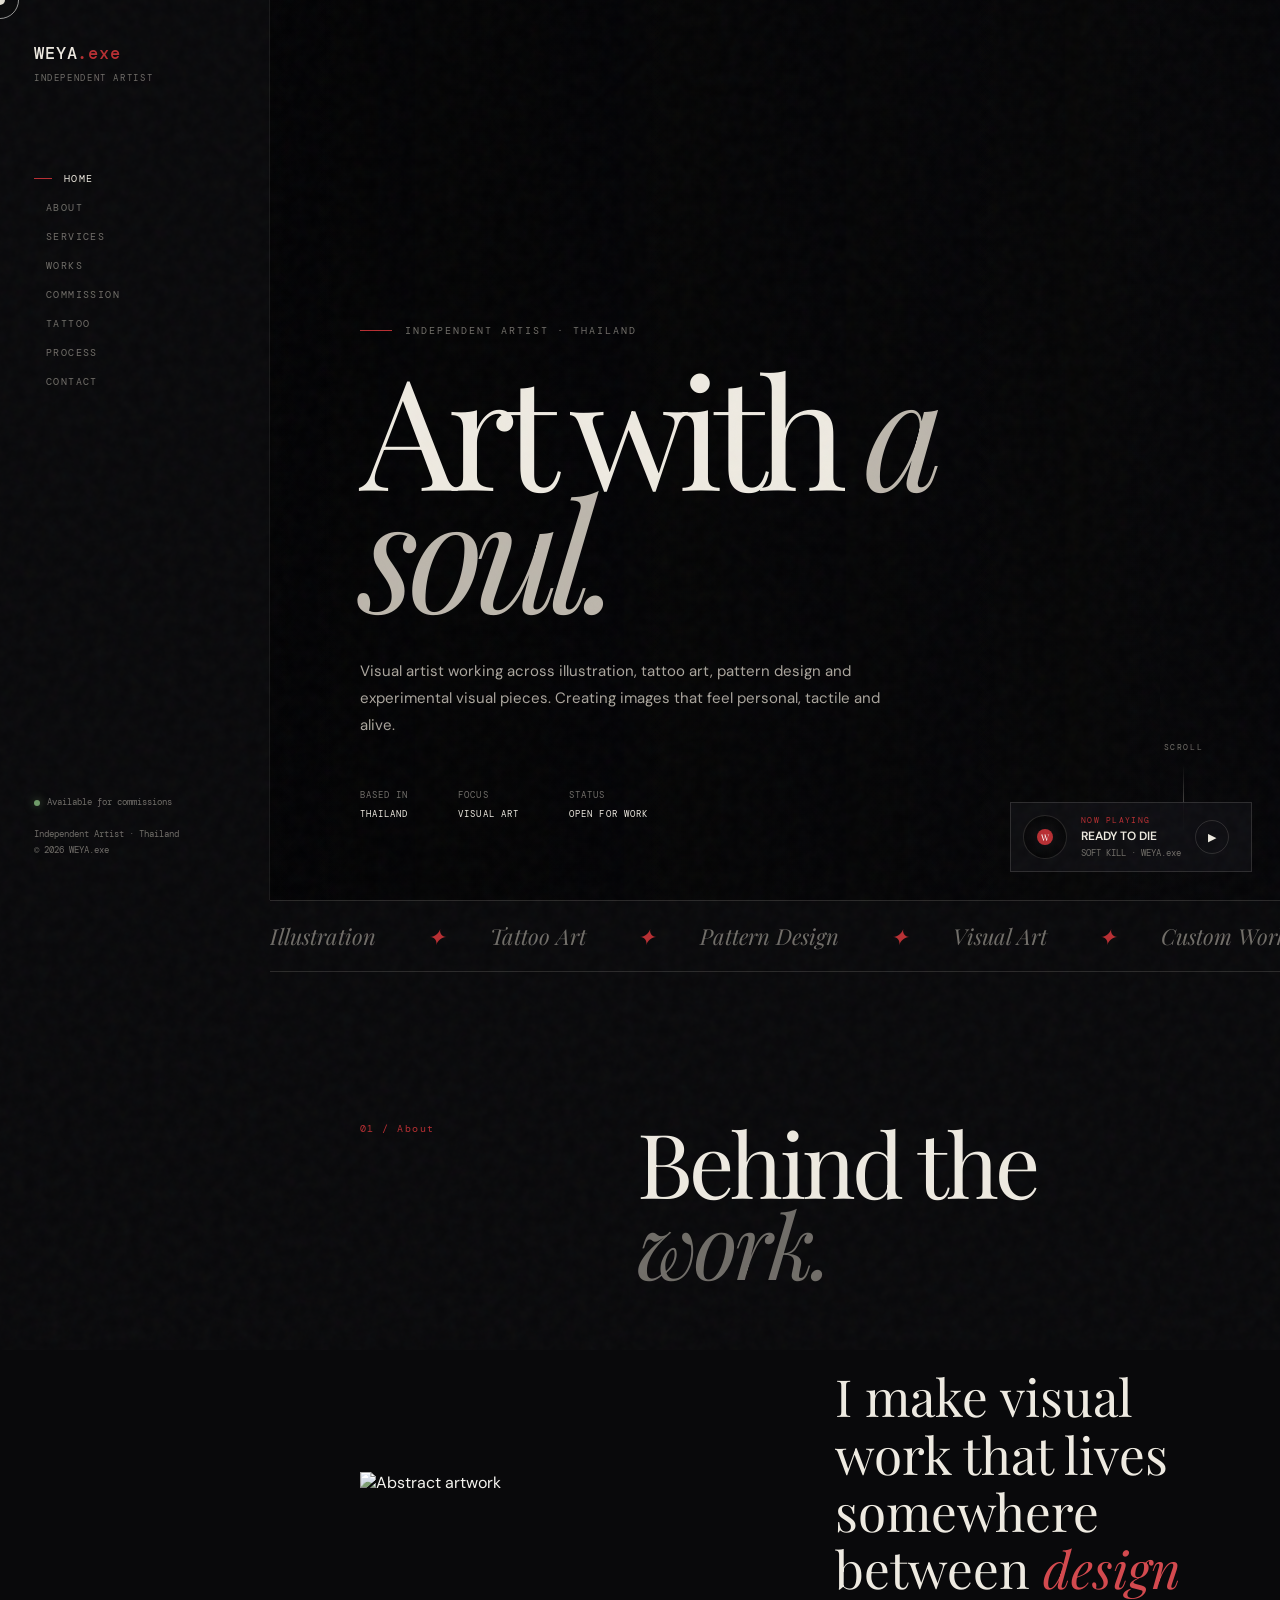
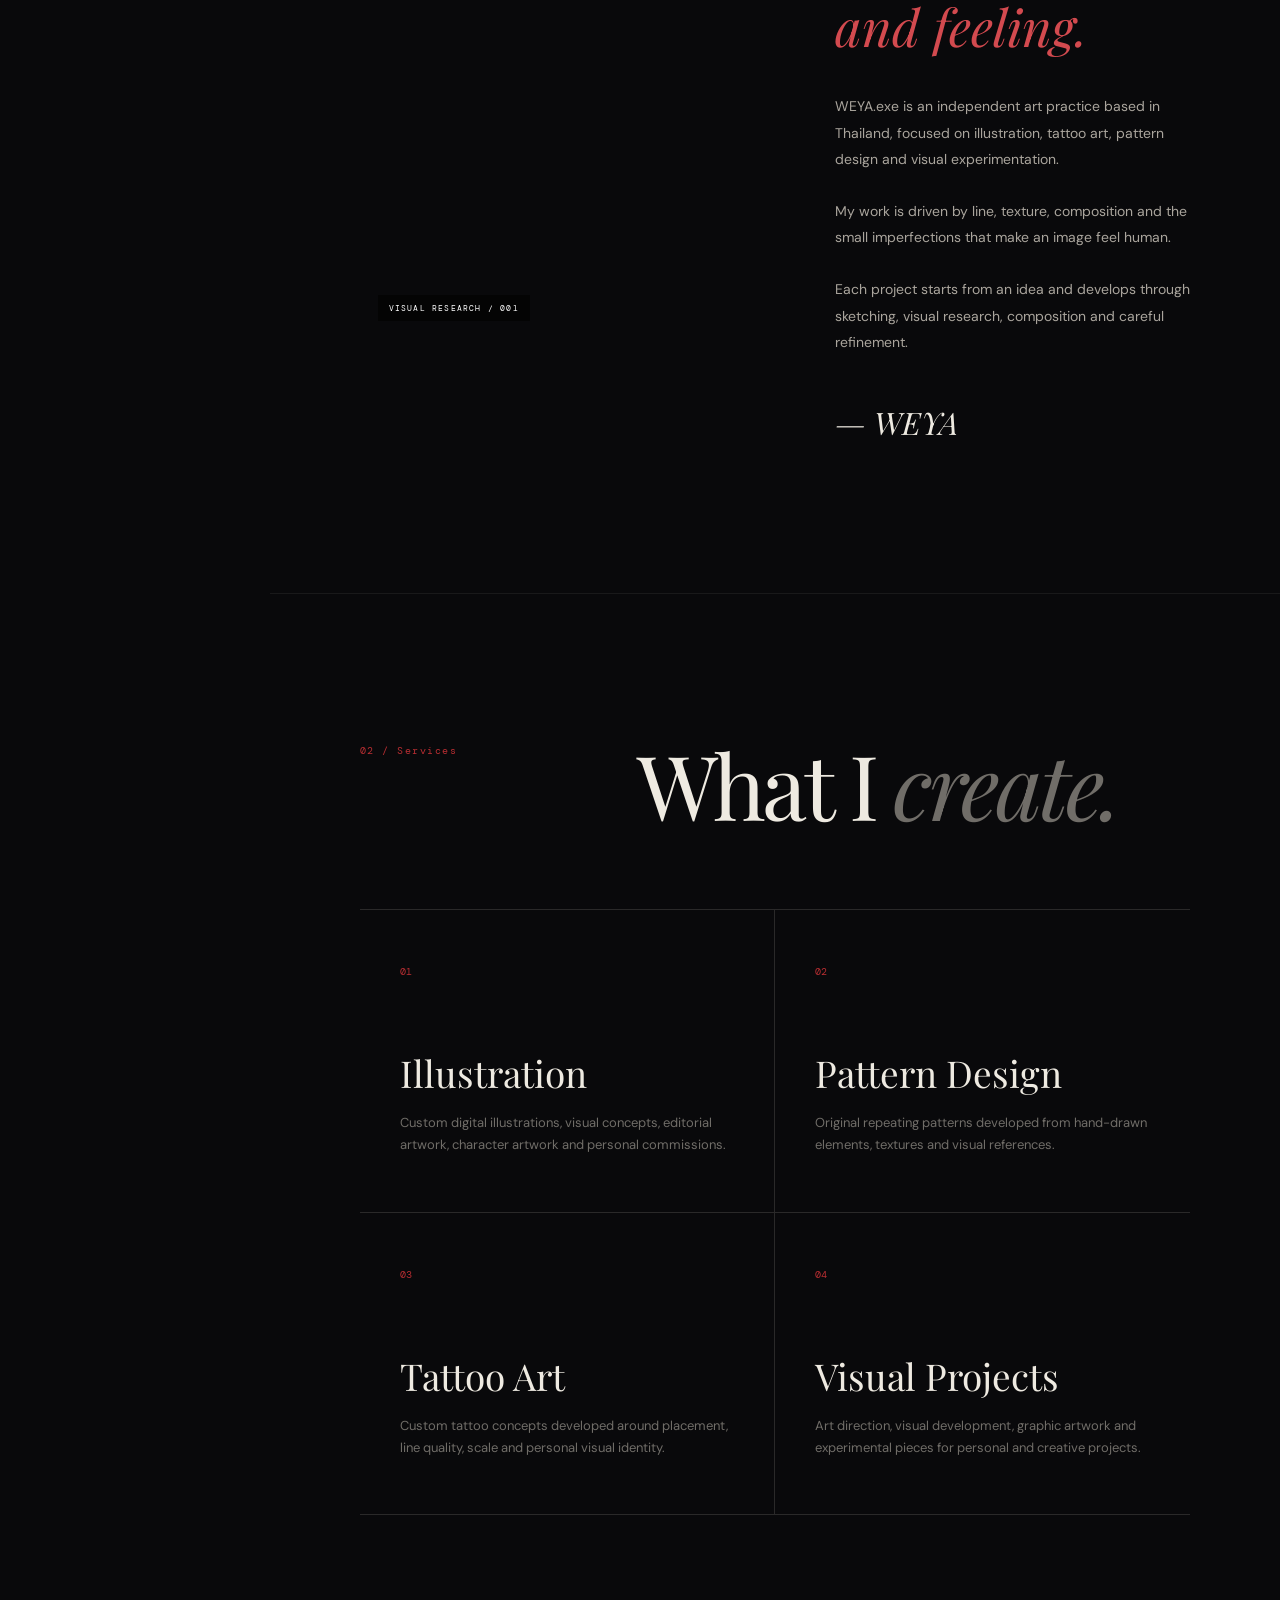
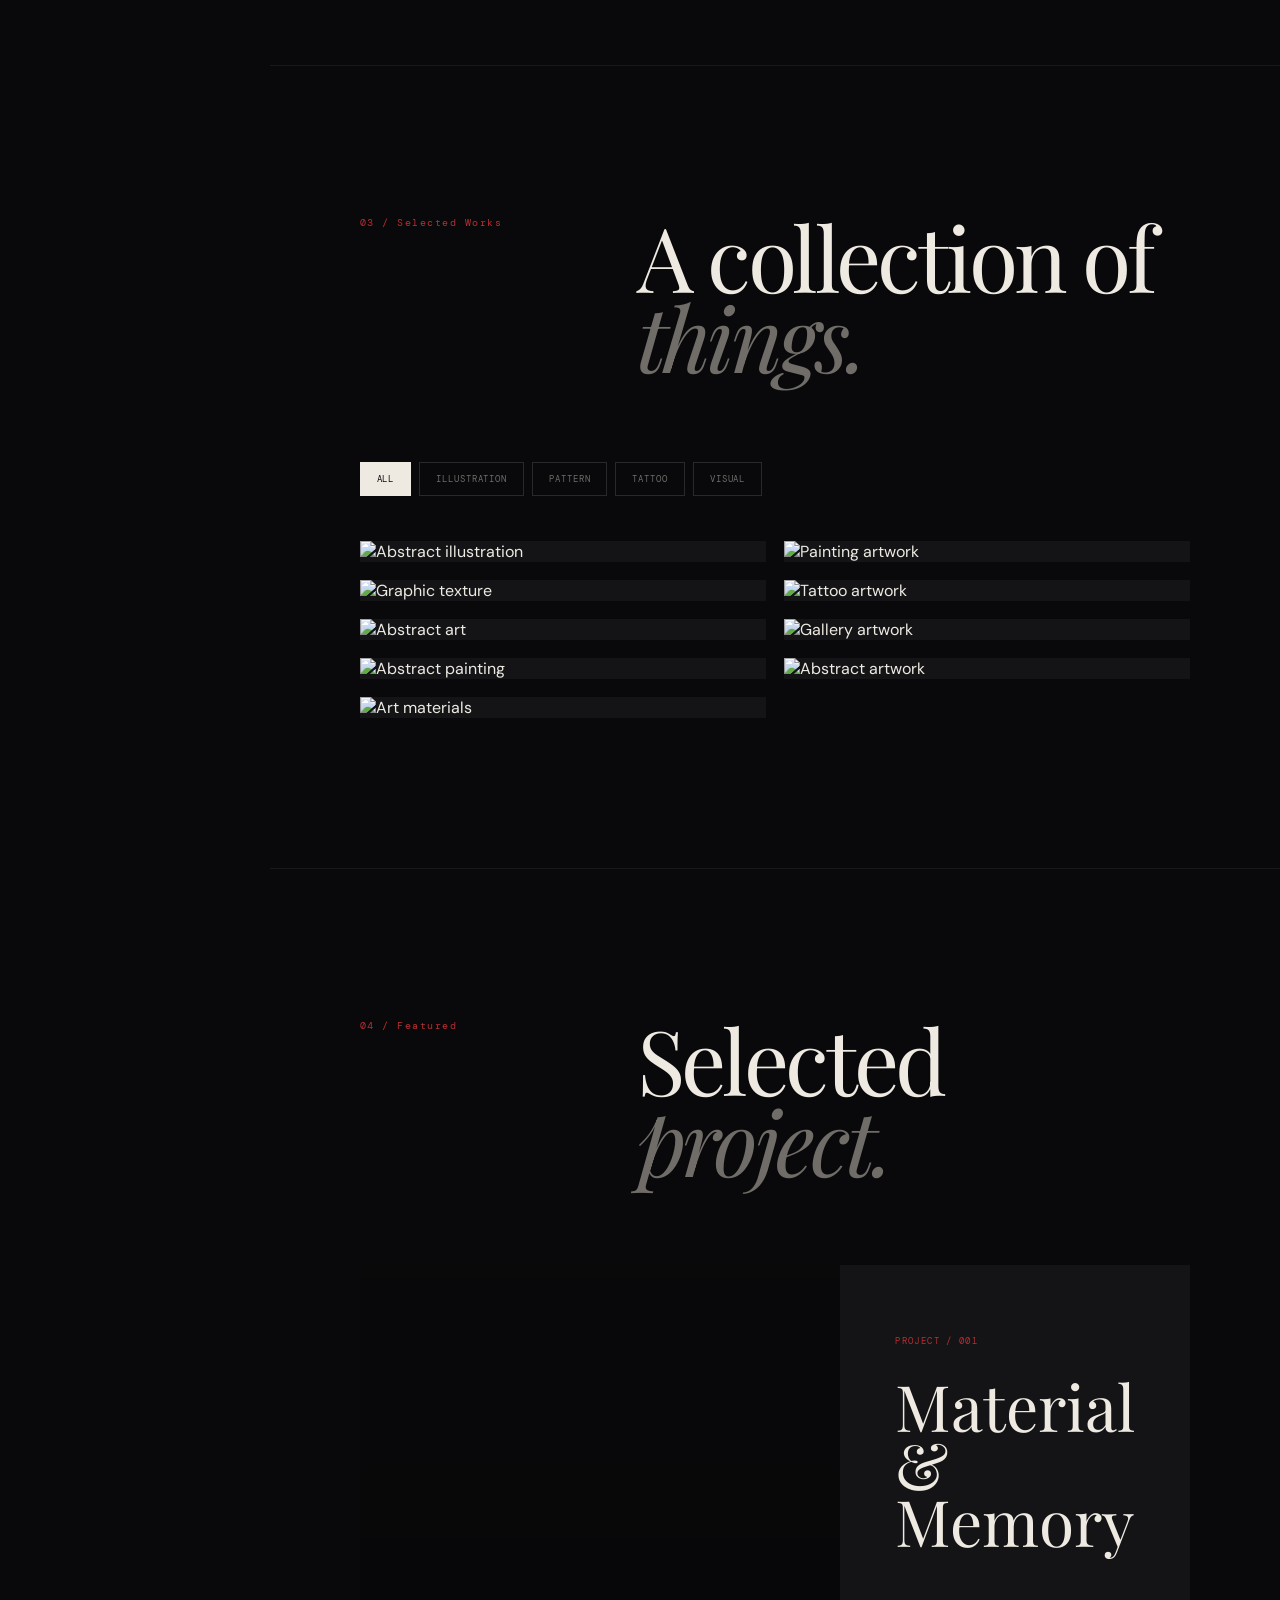
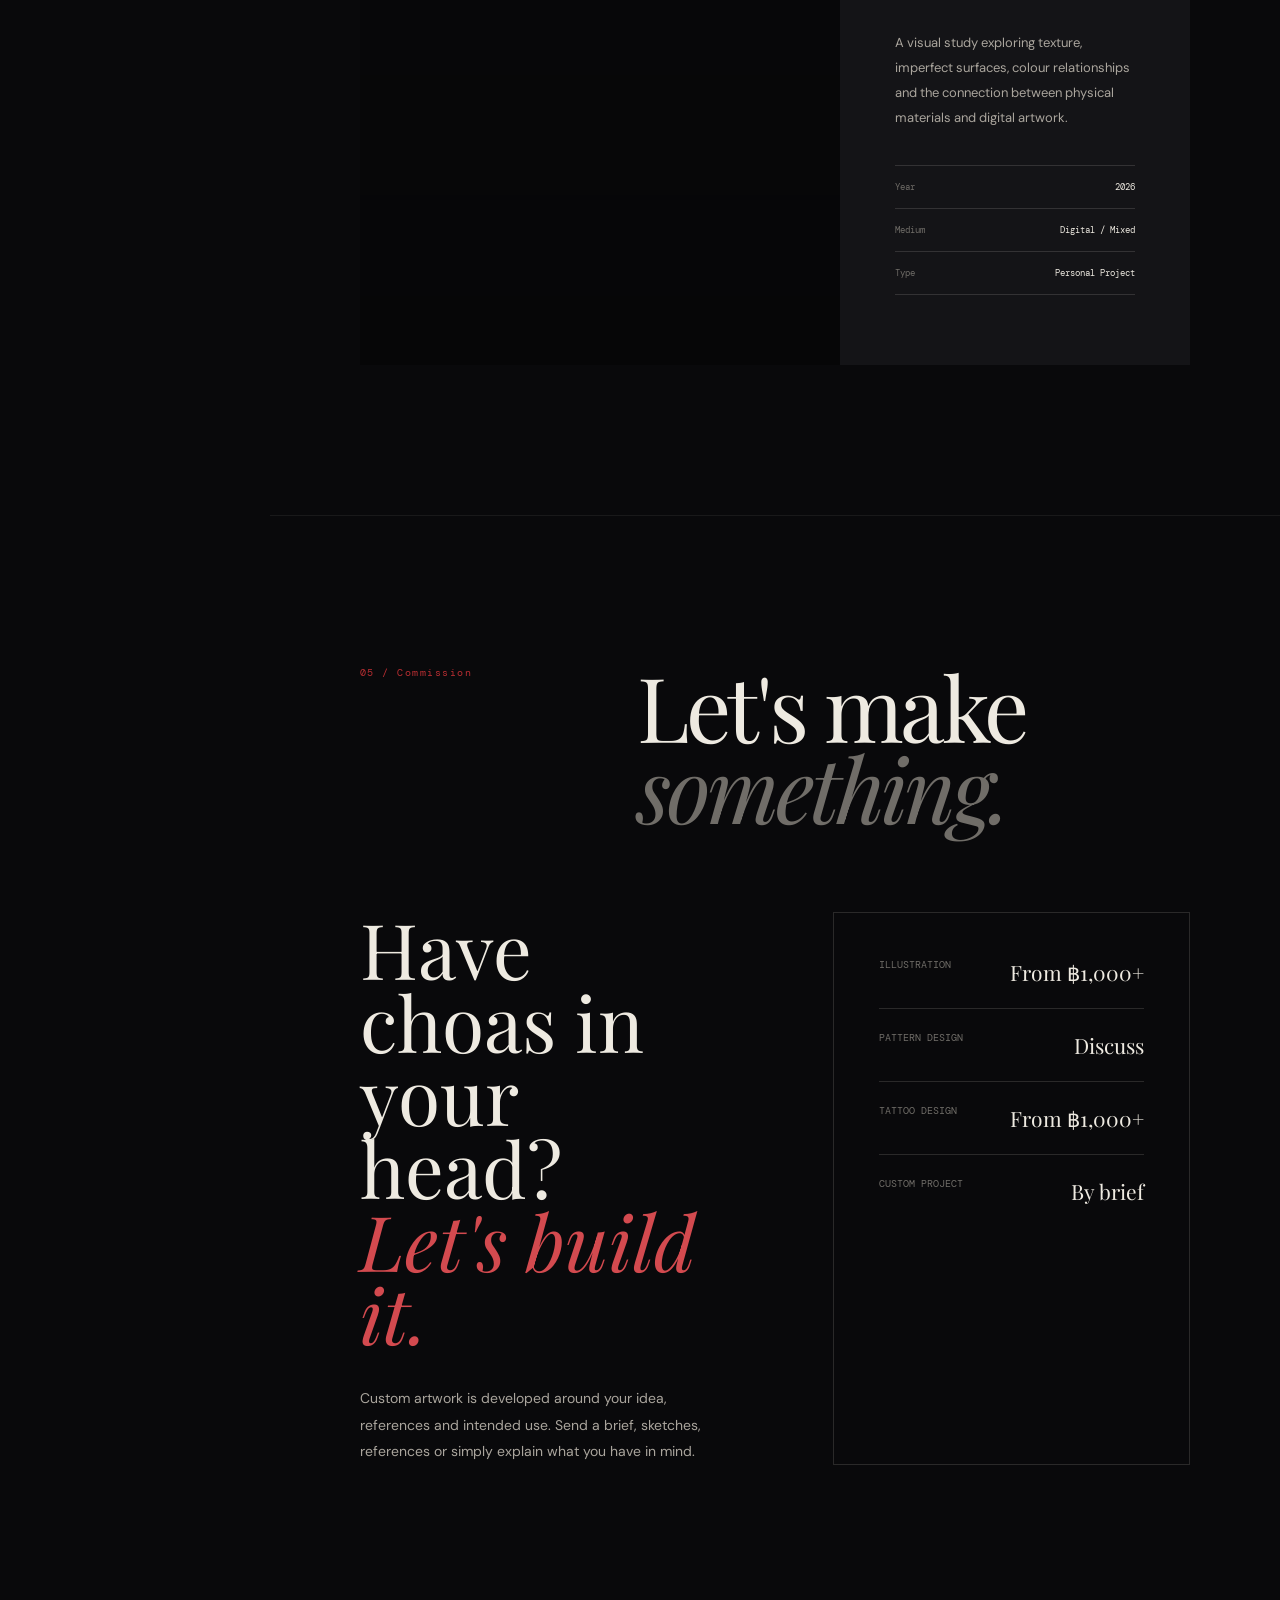
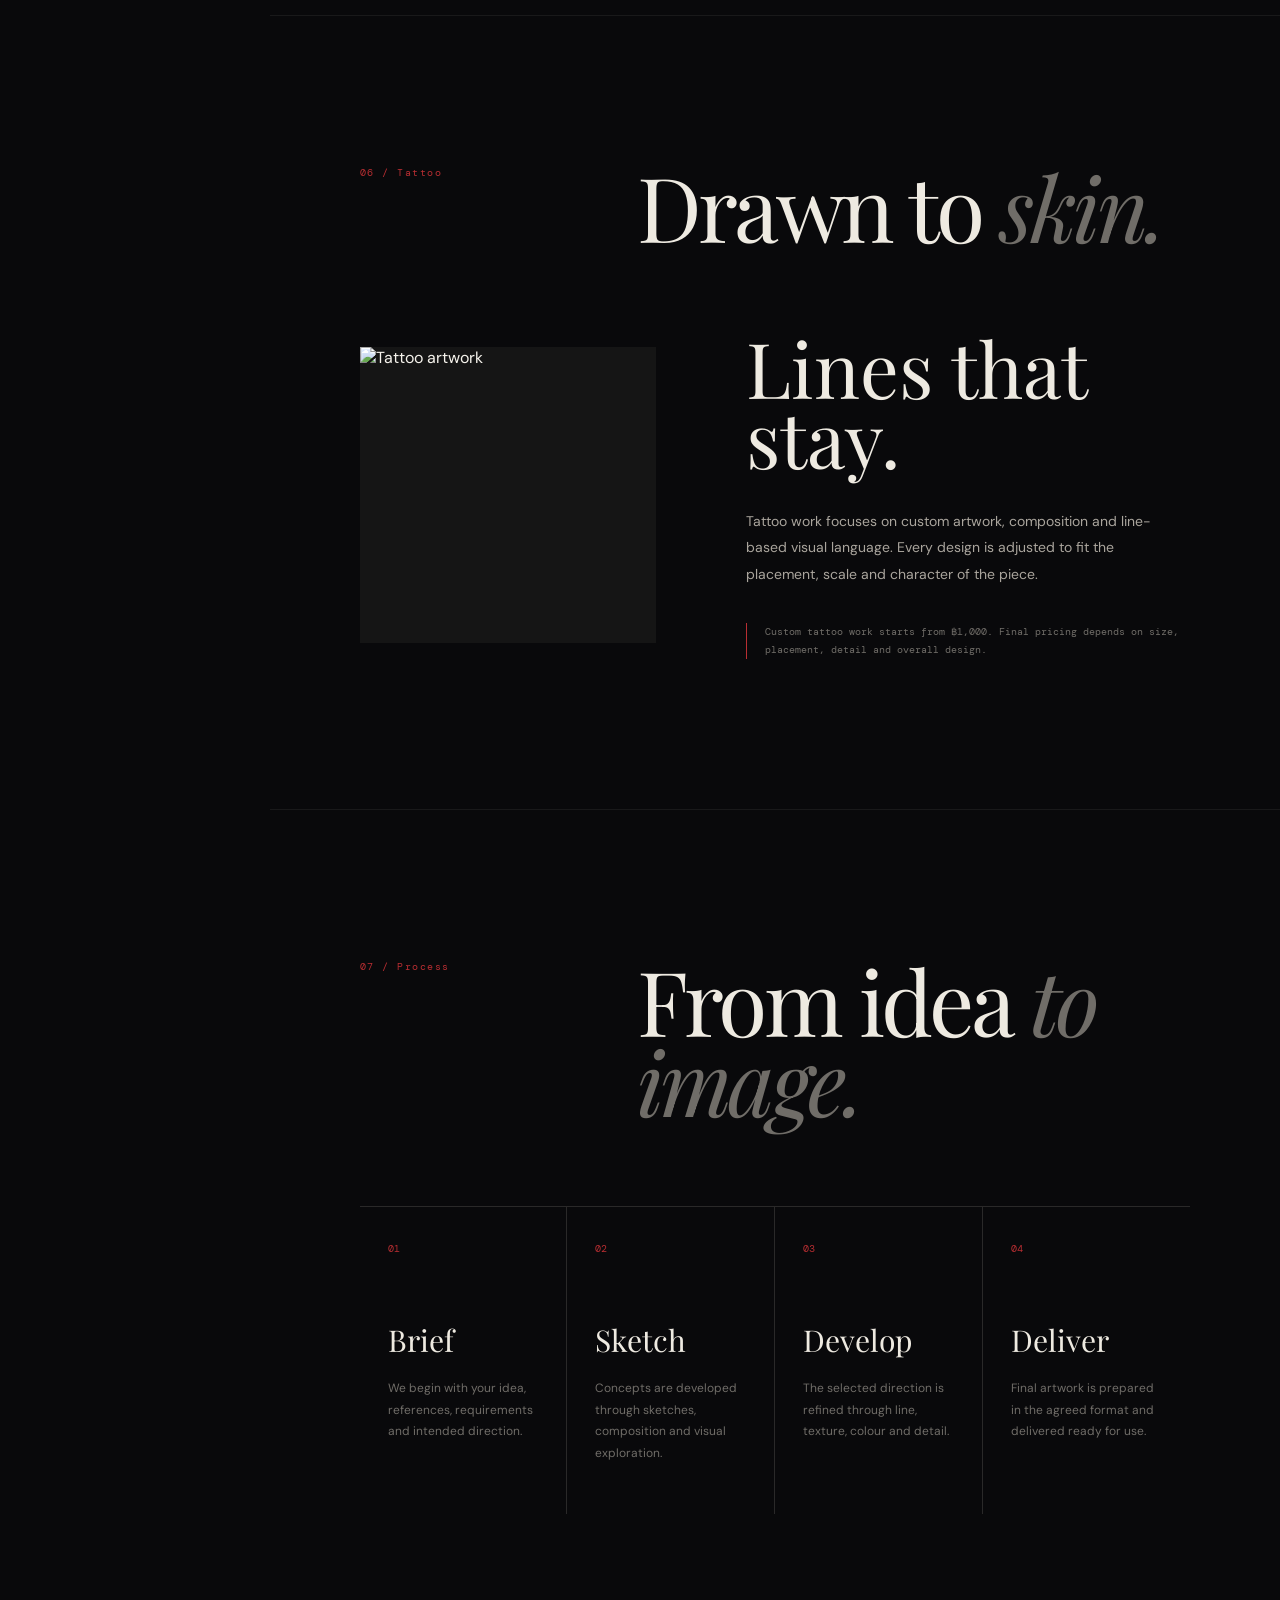
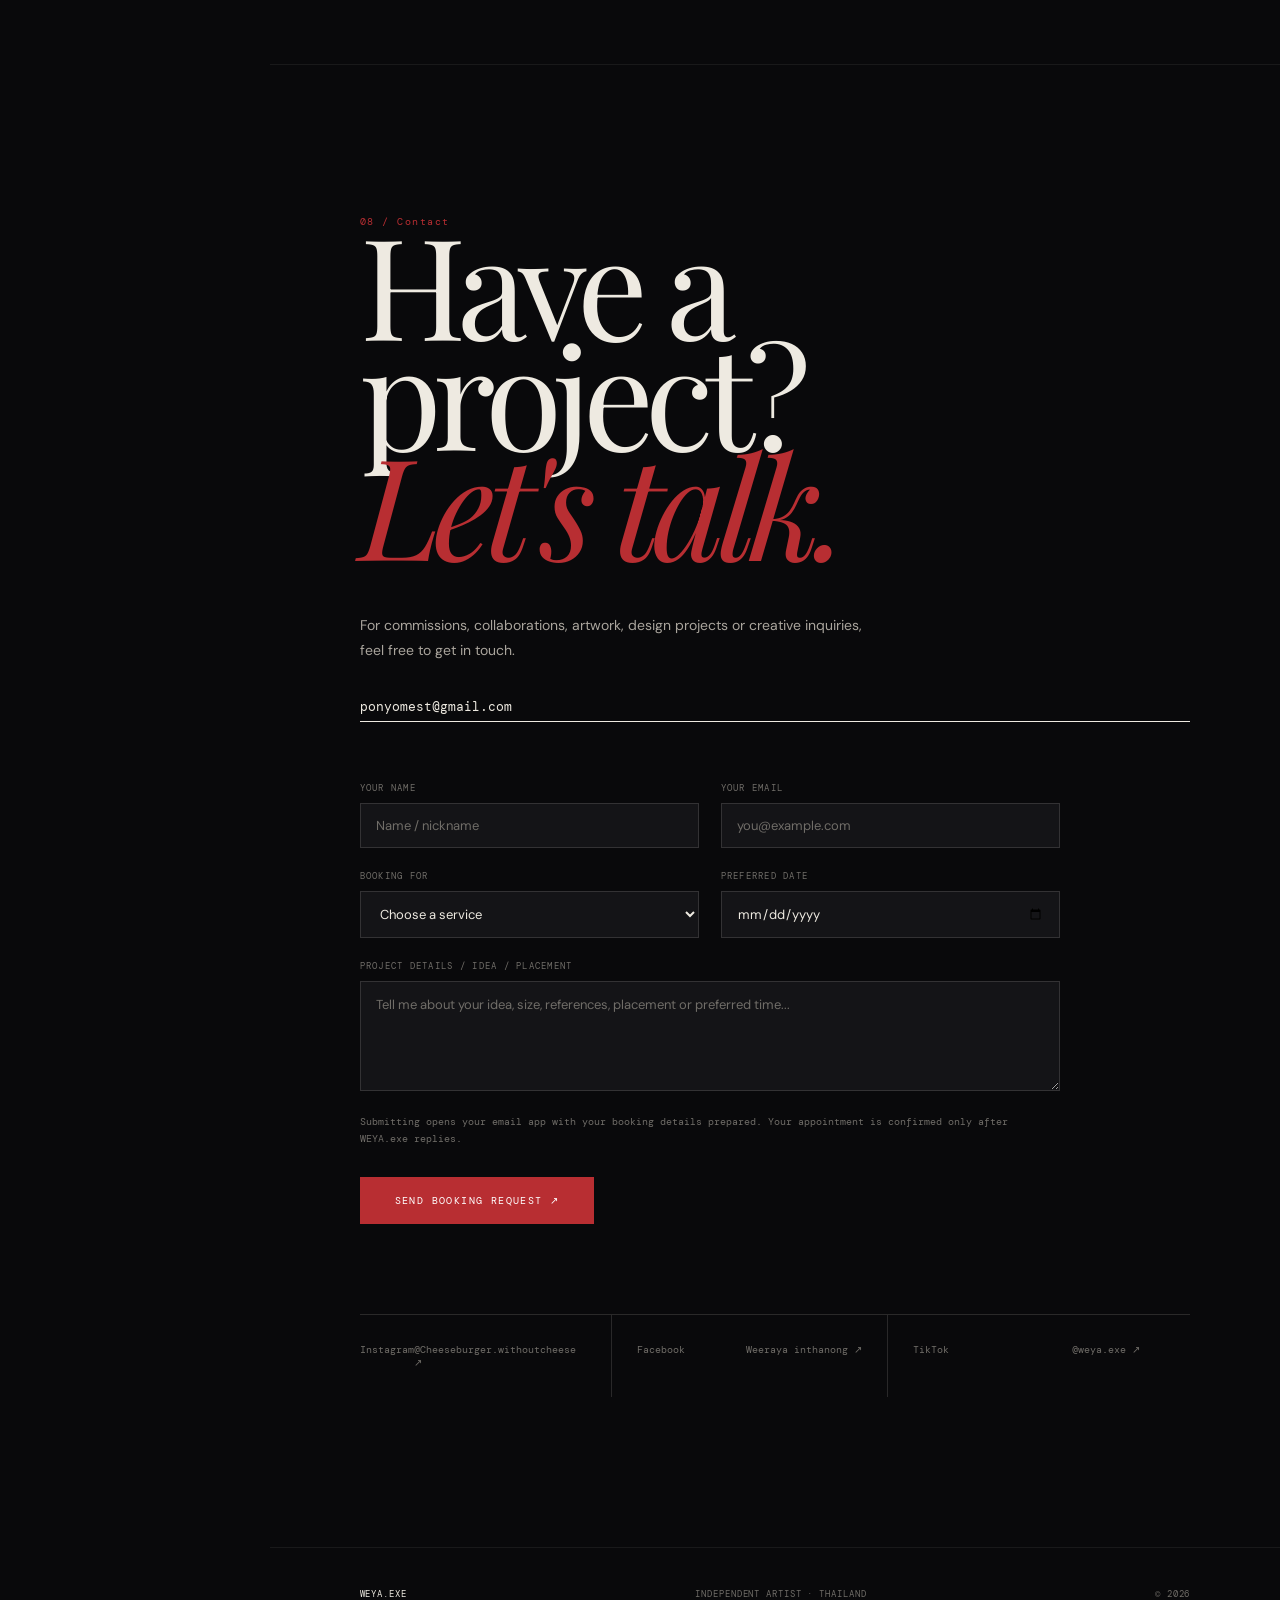
==== index.html @ e0f9cd95 "Update index.html" ====
<!DOCTYPE html>
<html lang="en">
<head>
<meta charset="UTF-8">
<meta name="viewport" content="width=device-width, initial-scale=1.0">

<title>WEYA.exe — Independent Artist</title>

<meta name="description" content="WEYA.exe — Independent Artist from Thailand. Illustration, tattoo art, pattern design, visual art and commissions.">
<meta name="keywords" content="WEYA.exe, artist, Thailand artist, illustration, tattoo artist, pattern design, commission, visual art">
<meta name="author" content="WEYA.exe">

<!-- Google Fonts -->
<link rel="preconnect" href="https://fonts.googleapis.com">
<link rel="preconnect" href="https://fonts.gstatic.com" crossorigin>

<link href="https://fonts.googleapis.com/css2?family=DM+Mono:wght@300;400;500&family=DM+Sans:wght@300;400;500;600;700&family=Playfair+Display:ital,wght@0,400;0,500;0,600;1,400;1,500&display=swap" rel="stylesheet">

<style>

/* =========================================================
   ROOT
========================================================= */

:root {
    --bg: #09090b;
    --bg-soft: #101013;
    --bg-card: #141417;

    --text: #eeeae1;
    --text-soft: #aaa59d;
    --text-muted: #706d68;

    --line: rgba(238,234,225,0.14);
    --line-soft: rgba(238,234,225,0.07);

    --red: #b82e32;
    --red-light: #d34a4f;

    --white: #ffffff;

    --sidebar-width: 270px;

    --serif: "Playfair Display", serif;
    --sans: "DM Sans", sans-serif;
    --mono: "DM Mono", monospace;

    --ease: cubic-bezier(.22,.61,.36,1);
}


/* =========================================================
   RESET
========================================================= */

* {
    margin: 0;
    padding: 0;
    box-sizing: border-box;
}

html {
    scroll-behavior: smooth;
}

body {
    background: var(--bg);
    color: var(--text);
    font-family: var(--sans);
    overflow-x: hidden;
    cursor: none;
}

a {
    color: inherit;
    text-decoration: none;
}

button {
    font-family: inherit;
}


/* =========================================================
   CUSTOM CURSOR
========================================================= */

.cursor {
    position: fixed;
    width: 10px;
    height: 10px;
    background: var(--text);
    border-radius: 50%;
    pointer-events: none;
    z-index: 9999;
    transform: translate(-50%, -50%);
    transition:
        width .25s ease,
        height .25s ease,
        background .25s ease;
    mix-blend-mode: difference;
}

.cursor-ring {
    position: fixed;
    width: 38px;
    height: 38px;
    border: 1px solid rgba(255,255,255,.6);
    border-radius: 50%;
    pointer-events: none;
    z-index: 9998;
    transform: translate(-50%, -50%);
    transition:
        width .35s ease,
        height .35s ease;
    mix-blend-mode: difference;
}

.cursor.active {
    width: 20px;
    height: 20px;
}

.cursor-ring.active {
    width: 65px;
    height: 65px;
}


/* =========================================================
   LOADER
========================================================= */

.loader {
    position: fixed;
    inset: 0;
    background: #050506;
    z-index: 10000;
    display: flex;
    align-items: center;
    justify-content: center;
    transition:
        opacity 1s ease,
        visibility 1s ease;
}

.loader.hide {
    opacity: 0;
    visibility: hidden;
}

.loader-inner {
    width: min(500px, 80%);
}

.loader-top {
    display: flex;
    justify-content: space-between;
    margin-bottom: 15px;

    font-family: var(--mono);
    font-size: 11px;
    color: var(--text-muted);
    text-transform: uppercase;
    letter-spacing: .15em;
}

.loader-bar {
    width: 100%;
    height: 1px;
    background: rgba(255,255,255,.15);
    overflow: hidden;
}

.loader-progress {
    width: 0%;
    height: 100%;
    background: var(--text);
    transition: width .1s linear;
}


/* =========================================================
   NOISE
========================================================= */

.noise {
    position: fixed;
    inset: -50%;
    width: 200%;
    height: 200%;
    pointer-events: none;
    z-index: 9997;
    opacity: .045;

    background-image:
        url("data:image/svg+xml,%3Csvg viewBox='0 0 180 180' xmlns='http://www.w3.org/2000/svg'%3E%3Cfilter id='n'%3E%3CfeTurbulence type='fractalNoise' baseFrequency='.85' numOctaves='4' stitchTiles='stitch'/%3E%3C/filter%3E%3Crect width='100%25' height='100%25' filter='url(%23n)' opacity='.8'/%3E%3C/svg%3E");

    animation: noiseMove .18s steps(2) infinite;
}

@keyframes noiseMove {
    0% { transform: translate(0,0); }
    25% { transform: translate(2%, -2%); }
    50% { transform: translate(-2%, 2%); }
    75% { transform: translate(1%, 2%); }
    100% { transform: translate(-1%, -1%); }
}


/* =========================================================
   SIDEBAR
========================================================= */

.sidebar {
    position: fixed;
    left: 0;
    top: 0;
    bottom: 0;
    width: var(--sidebar-width);

    padding: 42px 34px;

    border-right: 1px solid var(--line-soft);

    display: flex;
    flex-direction: column;
    justify-content: space-between;

    z-index: 100;
}

.logo {
    font-family: var(--mono);
    font-size: 17px;
    font-weight: 500;
    letter-spacing: .05em;
}

.logo span {
    color: var(--red);
}

.logo-sub {
    margin-top: 8px;

    font-family: var(--mono);
    font-size: 9px;
    letter-spacing: .18em;
    text-transform: uppercase;
    color: var(--text-muted);
}

.side-nav {
    margin-top: 80px;
}

.side-nav a {
    display: flex;
    align-items: center;
    gap: 12px;

    padding: 8px 0;

    font-family: var(--mono);
    font-size: 10px;
    letter-spacing: .14em;
    text-transform: uppercase;

    color: var(--text-muted);

    transition: color .3s ease;
}

.side-nav a::before {
    content: "";
    width: 0;
    height: 1px;
    background: var(--red);
    transition: width .3s ease;
}

.side-nav a:hover,
.side-nav a.active {
    color: var(--text);
}

.side-nav a:hover::before,
.side-nav a.active::before {
    width: 18px;
}

.sidebar-bottom {
    font-family: var(--mono);
    font-size: 9px;
    line-height: 1.8;
    color: var(--text-muted);
}

.status {
    display: flex;
    align-items: center;
    gap: 7px;
    margin-bottom: 15px;
}

.status-dot {
    width: 6px;
    height: 6px;
    border-radius: 50%;
    background: #6e9b68;
    box-shadow: 0 0 10px rgba(110,155,104,.7);
}


/* =========================================================
   MOBILE NAV
========================================================= */

.mobile-nav {
    display: none;

    position: fixed;
    top: 0;
    left: 0;
    right: 0;

    height: 72px;

    padding: 0 22px;

    align-items: center;
    justify-content: space-between;

    background: rgba(9,9,11,.88);
    backdrop-filter: blur(20px);

    border-bottom: 1px solid var(--line-soft);

    z-index: 500;
}

.mobile-menu {
    display: flex;
    gap: 7px;
}

.mobile-menu span {
    display: block;
    width: 23px;
    height: 1px;
    background: var(--text);
}


/* =========================================================
   MAIN
========================================================= */

main {
    margin-left: var(--sidebar-width);
}


/* =========================================================
   HERO
========================================================= */

.hero {
    min-height: 100vh;
    position: relative;

    display: flex;
    align-items: flex-end;

    padding: 70px 7vw 80px;

    overflow: hidden;
}

.hero-background {
    position: absolute;
    inset: 0;

    background-image:
        linear-gradient(
            90deg,
            rgba(9,9,11,.97) 0%,
            rgba(9,9,11,.73) 45%,
            rgba(9,9,11,.45) 100%
        ),
        url("https://images.unsplash.com/photo-1513364776144-60967b0f800f?auto=format&fit=crop&w=2200&q=90");

    background-size: cover;
    background-position: center;

    filter: saturate(.55) contrast(1.05);
    transform: scale(1.04);

    animation: heroZoom 12s ease forwards;
}

@keyframes heroZoom {
    from {
        transform: scale(1.08);
    }
    to {
        transform: scale(1);
    }
}

.hero-content {
    position: relative;
    z-index: 2;
    max-width: 1000px;
}

.eyebrow {
    display: flex;
    align-items: center;
    gap: 13px;

    margin-bottom: 30px;

    font-family: var(--mono);
    font-size: 10px;
    letter-spacing: .2em;
    text-transform: uppercase;

    color: var(--text-muted);
}

.eyebrow::before {
    content: "";
    width: 32px;
    height: 1px;
    background: var(--red);
}

.hero h1 {
    font-family: var(--serif);
    font-weight: 400;

    font-size: clamp(72px, 12vw, 180px);

    line-height: .79;
    letter-spacing: -.065em;

    max-width: 1000px;
}

.hero h1 em {
    font-weight: 400;
    color: #bcb6ac;
}

.hero-description {
    max-width: 520px;

    margin-top: 48px;

    font-size: 15px;
    line-height: 1.8;
    color: var(--text-soft);
}

.hero-meta {
    margin-top: 50px;

    display: flex;
    gap: 50px;

    font-family: var(--mono);
    font-size: 9px;

    color: var(--text-muted);
    text-transform: uppercase;
    letter-spacing: .12em;
}

.hero-meta strong {
    display: block;
    margin-top: 7px;

    color: var(--text);
    font-weight: 400;
}


/* =========================================================
   SCROLL INDICATOR
========================================================= */

.scroll-indicator {
    position: absolute;
    right: 6vw;
    bottom: 70px;

    display: flex;
    flex-direction: column;
    align-items: center;
    gap: 13px;

    font-family: var(--mono);
    font-size: 8px;
    color: var(--text-muted);
    letter-spacing: .2em;
    text-transform: uppercase;
}

.scroll-line {
    width: 1px;
    height: 65px;
    background: linear-gradient(
        to bottom,
        transparent,
        var(--text-muted)
    );
}


/* =========================================================
   MARQUEE
========================================================= */

.marquee {
    overflow: hidden;
    border-top: 1px solid var(--line);
    border-bottom: 1px solid var(--line);

    padding: 20px 0;

    white-space: nowrap;
}

.marquee-track {
    display: inline-flex;
    animation: marquee 30s linear infinite;
}

.marquee-item {
    font-family: var(--serif);
    font-size: 22px;
    font-style: italic;

    color: var(--text-muted);

    margin-right: 45px;
}

.marquee-item span {
    color: var(--red);
    margin-left: 45px;
}

@keyframes marquee {
    from {
        transform: translateX(0);
    }

    to {
        transform: translateX(-50%);
    }
}


/* =========================================================
   GLOBAL SECTION
========================================================= */

.section {
    padding: 150px 7vw;
    border-bottom: 1px solid var(--line-soft);
}

.section-header {
    display: grid;
    grid-template-columns: 1fr 2fr;

    margin-bottom: 85px;
}

.section-number {
    font-family: var(--mono);
    font-size: 10px;
    color: var(--red);
    letter-spacing: .15em;
}

.section-title {
    font-family: var(--serif);
    font-weight: 400;

    font-size: clamp(50px, 7vw, 100px);

    line-height: .9;
    letter-spacing: -.04em;
}

.section-title em {
    color: var(--text-muted);
}


/* =========================================================
   ABOUT
========================================================= */

.about-grid {
    display: grid;
    grid-template-columns: 1.05fr 1fr;
    gap: 8vw;
    align-items: center;
}

.about-image {
    position: relative;
    aspect-ratio: 4 / 5;
    overflow: hidden;
}

.about-image img {
    width: 100%;
    height: 100%;

    object-fit: cover;

    filter: grayscale(.65) contrast(1.08);

    transition: transform 1s var(--ease);
}

.about-image:hover img {
    transform: scale(1.06);
}

.image-label {
    position: absolute;
    left: 18px;
    bottom: 18px;

    font-family: var(--mono);
    font-size: 8px;
    color: #fff;

    letter-spacing: .15em;
    text-transform: uppercase;

    background: rgba(0,0,0,.6);
    padding: 8px 11px;
}

.about-text {
    max-width: 600px;
}

.about-lead {
    font-family: var(--serif);
    font-size: clamp(30px, 4vw, 52px);
    line-height: 1.12;

    margin-bottom: 38px;
}

.about-lead em {
    color: var(--red-light);
}

.about-text p {
    font-size: 14px;
    line-height: 1.9;

    color: var(--text-soft);

    margin-bottom: 25px;
}

.signature {
    margin-top: 45px;

    font-family: var(--serif);
    font-size: 31px;
    font-style: italic;
}


/* =========================================================
   SERVICES
========================================================= */

.services {
    display: grid;
    grid-template-columns: repeat(2, 1fr);

    border-top: 1px solid var(--line);
}

.service {
    padding: 55px 40px;

    border-right: 1px solid var(--line);
    border-bottom: 1px solid var(--line);

    min-height: 280px;

    transition:
        background .4s ease,
        transform .4s ease;
}

.service:nth-child(2n) {
    border-right: 0;
}

.service:hover {
    background: var(--bg-card);
}

.service-number {
    font-family: var(--mono);
    font-size: 10px;
    color: var(--red);

    margin-bottom: 70px;
}

.service h3 {
    font-family: var(--serif);
    font-size: 37px;
    font-weight: 400;

    margin-bottom: 15px;
}

.service p {
    max-width: 450px;

    font-size: 13px;
    line-height: 1.7;

    color: var(--text-muted);
}


/* =========================================================
   WORK FILTER
========================================================= */

.filter-bar {
    display: flex;
    flex-wrap: wrap;
    gap: 8px;

    margin-bottom: 45px;
}

.filter-btn {
    border: 1px solid var(--line);
    background: transparent;

    color: var(--text-muted);

    padding: 10px 16px;

    font-family: var(--mono);
    font-size: 9px;

    letter-spacing: .1em;
    text-transform: uppercase;

    cursor: none;

    transition: all .3s ease;
}

.filter-btn:hover,
.filter-btn.active {
    color: var(--bg);
    background: var(--text);
    border-color: var(--text);
}


/* =========================================================
   GALLERY
========================================================= */

.gallery {
    columns: 3 280px;
    column-gap: 18px;
}

.work {
    position: relative;

    break-inside: avoid;

    margin-bottom: 18px;

    overflow: hidden;

    background: var(--bg-card);

    cursor: none;
}

.work img {
    width: 100%;
    height: auto;

    display: block;

    filter: grayscale(.15);

    transition:
        transform .8s var(--ease),
        filter .6s ease;
}

.work:hover img {
    transform: scale(1.045);
    filter: grayscale(0);
}

.work-overlay {
    position: absolute;
    inset: 0;

    padding: 22px;

    display: flex;
    flex-direction: column;
    justify-content: flex-end;

    background: linear-gradient(
        transparent 40%,
        rgba(0,0,0,.8)
    );

    opacity: 0;

    transition: opacity .4s ease;
}

.work:hover .work-overlay {
    opacity: 1;
}

.work-title {
    font-family: var(--serif);
    font-size: 25px;
}

.work-type {
    margin-top: 5px;

    font-family: var(--mono);
    font-size: 8px;

    color: #c4beb4;

    text-transform: uppercase;
    letter-spacing: .15em;
}


/* =========================================================
   FEATURED
========================================================= */

.featured {
    display: grid;
    grid-template-columns: 1.3fr .7fr;

    min-height: 700px;
}

.featured-image {
    min-height: 600px;

    background-image:
        linear-gradient(
            to bottom,
            rgba(0,0,0,.05),
            rgba(0,0,0,.35)
        ),
        url("https://images.unsplash.com/photo-1549490349-8643362247b5?auto=format&fit=crop&w=1800&q=90");

    background-size: cover;
    background-position: center;
}

.featured-info {
    padding: 70px 55px;

    background: var(--bg-card);

    display: flex;
    flex-direction: column;
    justify-content: space-between;
}

.featured-small {
    font-family: var(--mono);
    font-size: 9px;

    color: var(--red);

    letter-spacing: .15em;
    text-transform: uppercase;
}

.featured-info h3 {
    font-family: var(--serif);
    font-weight: 400;

    font-size: clamp(45px, 5vw, 75px);

    line-height: .9;

    margin-top: 30px;
}

.featured-info p {
    font-size: 13px;
    line-height: 1.9;

    color: var(--text-soft);

    max-width: 450px;
}

.featured-list {
    margin-top: 35px;

    border-top: 1px solid var(--line);
}

.featured-list div {
    padding: 15px 0;

    border-bottom: 1px solid var(--line);

    display: flex;
    justify-content: space-between;

    font-family: var(--mono);
    font-size: 9px;

    color: var(--text-muted);
}

.featured-list span:last-child {
    color: var(--text);
}


/* =========================================================
   COMMISSION
========================================================= */

.commission {
    display: grid;
    grid-template-columns: 1fr 1fr;
    gap: 9vw;
}

.commission-copy h3 {
    font-family: var(--serif);
    font-size: clamp(42px, 6vw, 80px);

    font-weight: 400;
    line-height: .95;

    margin-bottom: 35px;
}

.commission-copy h3 em {
    color: var(--red-light);
}

.commission-copy p {
    max-width: 500px;

    font-size: 14px;
    line-height: 1.9;

    color: var(--text-soft);
}

.commission-box {
    border: 1px solid var(--line);

    padding: 45px;
}

.commission-row {
    padding: 22px 0;

    border-bottom: 1px solid var(--line);

    display: flex;
    justify-content: space-between;
    gap: 20px;
}

.commission-row:first-child {
    padding-top: 0;
}

.commission-row:last-child {
    border-bottom: 0;
}

.commission-row span:first-child {
    font-family: var(--mono);
    font-size: 10px;

    color: var(--text-muted);

    text-transform: uppercase;
}

.commission-row span:last-child {
    font-family: var(--serif);
    font-size: 21px;

    text-align: right;
}


/* =========================================================
   TATTOO
========================================================= */

.tattoo-grid {
    display: grid;
    grid-template-columns: .8fr 1.2fr;
    gap: 7vw;
    align-items: center;
}

.tattoo-image {
    aspect-ratio: 1 / 1;
    overflow: hidden;

    background: #151515;
}

.tattoo-image img {
    width: 100%;
    height: 100%;

    object-fit: cover;

    filter: grayscale(.3) contrast(1.08);

    transition: transform 1s var(--ease);
}

.tattoo-image:hover img {
    transform: scale(1.05);
}

.tattoo-copy h3 {
    font-family: var(--serif);
    font-weight: 400;

    font-size: clamp(45px, 6vw, 85px);

    line-height: .92;

    margin-bottom: 35px;
}

.tattoo-copy p {
    max-width: 520px;

    font-size: 14px;
    line-height: 1.9;

    color: var(--text-soft);

    margin-bottom: 35px;
}

.price-note {
    border-left: 1px solid var(--red);

    padding-left: 18px;

    font-family: var(--mono);
    font-size: 10px;

    color: var(--text-muted);

    line-height: 1.8;
}


/* =========================================================
   PROCESS
========================================================= */

.process {
    display: grid;
    grid-template-columns: repeat(4, 1fr);

    border-top: 1px solid var(--line);
}

.process-item {
    padding: 35px 28px 50px;

    border-right: 1px solid var(--line);
}

.process-item:last-child {
    border-right: 0;
}

.process-number {
    font-family: var(--mono);
    font-size: 10px;
    color: var(--red);

    margin-bottom: 65px;
}

.process-item h4 {
    font-family: var(--serif);
    font-size: 30px;
    font-weight: 400;

    margin-bottom: 18px;
}

.process-item p {
    font-size: 12px;
    line-height: 1.8;

    color: var(--text-muted);
}


/* =========================================================
   CONTACT
========================================================= */

.contact {
    min-height: 80vh;

    display: flex;
    flex-direction: column;
    justify-content: center;
}

.contact-title {
    font-family: var(--serif);
    font-weight: 400;

    font-size: clamp(65px, 11vw, 160px);

    line-height: .78;
    letter-spacing: -.06em;

    max-width: 1100px;
}

.contact-title em {
    color: var(--red);
}

.contact-sub {
    max-width: 520px;

    margin-top: 55px;

    color: var(--text-soft);

    font-size: 14px;
    line-height: 1.8;
}

.contact-email {
    display: inline-block;

    margin-top: 35px;

    font-family: var(--mono);
    font-size: 13px;

    border-bottom: 1px solid var(--text);

    padding-bottom: 6px;

    transition:
        color .3s ease,
        border-color .3s ease;
}

.contact-email:hover {
    color: var(--red-light);
    border-color: var(--red-light);
}


/* =========================================================
   SOCIALS
========================================================= */

.social-grid {
    display: grid;
    grid-template-columns: repeat(3, 1fr);

    margin-top: 90px;

    border-top: 1px solid var(--line);
}

.social-link {
    padding: 28px 0;

    border-right: 1px solid var(--line);

    display: flex;
    justify-content: space-between;

    padding-right: 25px;
    margin-right: 25px;

    font-family: var(--mono);
    font-size: 10px;

    color: var(--text-muted);

    transition: color .3s ease;
}

.social-link:hover {
    color: var(--text);
}

.social-link:last-child {
    border-right: 0;
}


/* =========================================================
   FOOTER
========================================================= */

footer {
    padding: 40px 7vw;

    display: flex;
    justify-content: space-between;
    align-items: center;

    font-family: var(--mono);
    font-size: 9px;

    color: var(--text-muted);

    letter-spacing: .1em;
    text-transform: uppercase;
}

.footer-logo {
    color: var(--text);
}


/* =========================================================
   REVEAL
========================================================= */

.reveal {
    opacity: 0;
    transform: translateY(45px);

    transition:
        opacity 1s var(--ease),
        transform 1s var(--ease);
}

.reveal.visible {
    opacity: 1;
    transform: translateY(0);
}


/* =========================================================
   IMAGE HOVER
========================================================= */

.image-frame {
    overflow: hidden;
}

.image-frame img {
    transition: transform 1s var(--ease);
}

.image-frame:hover img {
    transform: scale(1.05);
}


/* =========================================================
   BOOKING FORM
========================================================= */

.booking-form {
    display: grid;
    grid-template-columns: repeat(2, 1fr);
    gap: 22px;

    margin-top: 60px;
    max-width: 700px;
}

.booking-form .field {
    display: flex;
    flex-direction: column;
    gap: 9px;
}

.booking-form .field.full {
    grid-column: 1 / -1;
}

.booking-form label {
    font-family: var(--mono);
    font-size: 9px;
    letter-spacing: .14em;
    text-transform: uppercase;
    color: var(--text-muted);
}

.booking-form input,
.booking-form select,
.booking-form textarea {
    background: var(--bg-card);
    border: 1px solid var(--line);
    color: var(--text);

    padding: 13px 15px;

    font-family: var(--sans);
    font-size: 13px;

    transition:
        border-color .3s ease,
        background .3s ease;
}

.booking-form textarea {
    min-height: 110px;
    line-height: 1.6;
    resize: vertical;
}

.booking-form input::placeholder,
.booking-form textarea::placeholder {
    color: var(--text-muted);
}

.booking-form input:focus,
.booking-form select:focus,
.booking-form textarea:focus {
    outline: none;
    border-color: var(--red);
    background: var(--bg-soft);
}

.booking-note {
    grid-column: 1 / -1;

    font-family: var(--mono);
    font-size: 10px;
    line-height: 1.7;
    color: var(--text-muted);
}

.booking-form button[type="submit"] {
    grid-column: 1 / -1;
    justify-self: start;

    margin-top: 8px;
    padding: 16px 34px;

    background: var(--red);
    color: var(--white);
    border: 1px solid var(--red);

    font-family: var(--mono);
    font-size: 10px;
    letter-spacing: .14em;
    text-transform: uppercase;

    cursor: none;

    transition:
        background .3s ease,
        border-color .3s ease,
        transform .3s ease;
}

.booking-form button[type="submit"]:hover {
    background: var(--red-light);
    border-color: var(--red-light);
    transform: translateY(-2px);
}


/* =========================================================
   MUSIC PLAYER
========================================================= */

.music-player {
    position: fixed;
    right: 28px;
    bottom: 28px;
    z-index: 400;

    display: flex;
    align-items: center;
    gap: 14px;

    padding: 12px 22px 12px 12px;
    max-width: 280px;

    background: rgba(16,16,19,.85);
    backdrop-filter: blur(20px);
    border: 1px solid var(--line);
}

.music-disc {
    flex-shrink: 0;

    width: 44px;
    height: 44px;
    border-radius: 50%;

    background: radial-gradient(circle at center, var(--bg-soft) 0%, #050506 70%);
    border: 1px solid var(--line);

    display: flex;
    align-items: center;
    justify-content: center;

    animation: discSpin 6s linear infinite;
    animation-play-state: paused;
}

.music-disc.playing {
    animation-play-state: running;
}

@keyframes discSpin {
    from { transform: rotate(0deg); }
    to { transform: rotate(360deg); }
}

.disc-center {
    width: 16px;
    height: 16px;
    border-radius: 50%;

    background: var(--red);
    color: var(--white);

    font-family: var(--serif);
    font-size: 9px;

    display: flex;
    align-items: center;
    justify-content: center;
}

.music-info {
    display: flex;
    flex-direction: column;
    gap: 3px;
    min-width: 0;
}

.music-label {
    font-family: var(--mono);
    font-size: 8px;
    letter-spacing: .16em;
    text-transform: uppercase;
    color: var(--red);
}

.music-info h3 {
    font-family: var(--sans);
    font-weight: 600;
    font-size: 12px;
    color: var(--text);

    white-space: nowrap;
    overflow: hidden;
    text-overflow: ellipsis;
}

.music-info p {
    font-family: var(--mono);
    font-size: 9px;
    color: var(--text-muted);

    white-space: nowrap;
    overflow: hidden;
    text-overflow: ellipsis;
}

.music-button {
    flex-shrink: 0;

    width: 34px;
    height: 34px;
    border-radius: 50%;

    background: transparent;
    color: var(--text);
    border: 1px solid var(--line);

    display: flex;
    align-items: center;
    justify-content: center;

    font-size: 11px;
    cursor: none;

    transition:
        background .3s ease,
        color .3s ease,
        border-color .3s ease;
}

.music-button:hover {
    background: var(--text);
    color: var(--bg);
    border-color: var(--text);
}


/* =========================================================
   RESPONSIVE
========================================================= */

@media (max-width: 1100px) {

    :root {
        --sidebar-width: 220px;
    }

    .sidebar {
        padding: 35px 25px;
    }

    .hero {
        padding-left: 6vw;
        padding-right: 6vw;
    }

    .section {
        padding-left: 6vw;
        padding-right: 6vw;
    }

    .featured {
        grid-template-columns: 1fr;
    }

    .featured-image {
        min-height: 500px;
    }

    .process {
        grid-template-columns: repeat(2, 1fr);
    }

    .process-item:nth-child(2) {
        border-right: 0;
    }

    .process-item:nth-child(-n+2) {
        border-bottom: 1px solid var(--line);
    }

    .commission {
        gap: 5vw;
    }
}


@media (max-width: 800px) {

    body {
        cursor: auto;
    }

    .cursor,
    .cursor-ring {
        display: none;
    }

    .sidebar {
        display: none;
    }

    .mobile-nav {
        display: flex;
    }

    main {
        margin-left: 0;
    }

    .hero {
        min-height: 100svh;

        padding:
            120px
            25px
            65px;
    }

    .hero-background {
        background-image:
            linear-gradient(
                rgba(9,9,11,.72),
                rgba(9,9,11,.94)
            ),
            url("https://images.unsplash.com/photo-1513364776144-60967b0f800f?auto=format&fit=crop&w=1400&q=85");

        background-position: center;
    }

    .hero h1 {
        font-size: clamp(64px, 19vw, 120px);
    }

    .hero-description {
        font-size: 13px;
        margin-top: 35px;
    }

    .hero-meta {
        gap: 25px;
        flex-wrap: wrap;
        margin-top: 35px;
    }

    .scroll-indicator {
        display: none;
    }

    .section {
        padding: 100px 25px;
    }

    .section-header {
        grid-template-columns: 1fr;
        gap: 25px;
        margin-bottom: 55px;
    }

    .section-title {
        font-size: 58px;
    }

    .about-grid {
        grid-template-columns: 1fr;
        gap: 55px;
    }

    .about-image {
        max-width: 650px;
    }

    .services {
        grid-template-columns: 1fr;
    }

    .service {
        border-right: 0;
        min-height: 250px;
    }

    .commission {
        grid-template-columns: 1fr;
    }

    .tattoo-grid {
        grid-template-columns: 1fr;
        gap: 50px;
    }

    .tattoo-image {
        max-width: 650px;
    }

    .process {
        grid-template-columns: 1fr;
    }

    .process-item {
        border-right: 0;
        border-bottom: 1px solid var(--line);
    }

    .process-item:last-child {
        border-bottom: 0;
    }

    .social-grid {
        grid-template-columns: 1fr;
    }

    .social-link {
        margin-right: 0;
        border-right: 0;
        border-bottom: 1px solid var(--line);
    }

    footer {
        padding: 30px 25px;
        flex-direction: column;
        align-items: flex-start;
        gap: 12px;
    }

    .booking-form {
        grid-template-columns: 1fr;
    }

    .music-player {
        right: 14px;
        bottom: 14px;
        left: 14px;
        max-width: none;
    }
}


@media (max-width: 500px) {

    .hero {
        padding-left: 20px;
        padding-right: 20px;
    }

    .hero h1 {
        font-size: 68px;
    }

    .section {
        padding: 85px 20px;
    }

    .section-title {
        font-size: 50px;
    }

    .service {
        padding: 38px 25px;
    }

    .service h3 {
        font-size: 32px;
    }

    .commission-box {
        padding: 28px;
    }

    .featured-info {
        padding: 45px 28px;
    }

    .featured-image {
        min-height: 380px;
    }

    .contact-title {
        font-size: 70px;
    }
}


/* =========================================================
   SELECTION
========================================================= */

::selection {
    background: var(--text);
    color: var(--bg);
}


/* =========================================================
   SCROLLBAR
========================================================= */

::-webkit-scrollbar {
    width: 5px;
}

::-webkit-scrollbar-track {
    background: var(--bg);
}

::-webkit-scrollbar-thumb {
    background: #333338;
}

::-webkit-scrollbar-thumb:hover {
    background: #55555a;
}

</style>
</head>


<body>


<!-- =======================================================
     LOADER
======================================================= -->

<div class="loader" id="loader">

    <div class="loader-inner">

        <div class="loader-top">
            <span>WEYA.exe</span>
            <span id="loaderPercent">00%</span>
        </div>

        <div class="loader-bar">
            <div class="loader-progress" id="loaderProgress"></div>
        </div>

    </div>

</div>


<!-- =======================================================
     NOISE
======================================================= -->

<div class="noise"></div>


<!-- =======================================================
     CURSOR
======================================================= -->

<div class="cursor" id="cursor"></div>
<div class="cursor-ring" id="cursorRing"></div>


<!-- =======================================================
     DESKTOP SIDEBAR
======================================================= -->

<aside class="sidebar">

    <div>

        <a href="#home" class="logo">
            WEYA<span>.exe</span>
        </a>

        <div class="logo-sub">
            Independent Artist
        </div>


        <nav class="side-nav">

            <a href="#home" class="active">
                Home
            </a>

            <a href="#about">
                About
            </a>

            <a href="#services">
                Services
            </a>

            <a href="#works">
                Works
            </a>

            <a href="#commission">
                Commission
            </a>

            <a href="#tattoo">
                Tattoo
            </a>

            <a href="#process">
                Process
            </a>

            <a href="#contact">
                Contact
            </a>

        </nav>

    </div>


    <div class="sidebar-bottom">

        <div class="status">
            <span class="status-dot"></span>
            Available for commissions
        </div>

        <div>
            Independent Artist · Thailand
        </div>

        <div>
            © <span class="year"></span> WEYA.exe
        </div>

    </div>

</aside>


<!-- =======================================================
     MOBILE NAV
======================================================= -->

<header class="mobile-nav">

    <a href="#home" class="logo">
        WEYA<span>.exe</span>
    </a>

    <div class="mobile-menu">
        <span></span>
        <span></span>
    </div>

</header>


<!-- =======================================================
     MAIN
======================================================= -->

<main>


<!-- =======================================================
     HERO
======================================================= -->

<section class="hero" id="home">

    <div class="hero-background"></div>

    <div class="hero-content reveal">

        <div class="eyebrow">
            Independent Artist · Thailand
        </div>

        <h1>
            Art with
            <em>a soul.</em>
        </h1>

        <p class="hero-description">
            Visual artist working across illustration, tattoo art,
            pattern design and experimental visual pieces.
            Creating images that feel personal, tactile and alive.
        </p>

        <div class="hero-meta">

            <div>
                Based in
                <strong>Thailand</strong>
            </div>

            <div>
                Focus
                <strong>Visual Art</strong>
            </div>

            <div>
                Status
                <strong>Open for work</strong>
            </div>

        </div>

    </div>


    <div class="scroll-indicator">

        Scroll

        <span class="scroll-line"></span>

    </div>

</section>


<!-- =======================================================
     MARQUEE
======================================================= -->

<div class="marquee">

    <div class="marquee-track">

        <div class="marquee-item">
            Illustration
            <span>✦</span>
        </div>

        <div class="marquee-item">
            Tattoo Art
            <span>✦</span>
        </div>

        <div class="marquee-item">
            Pattern Design
            <span>✦</span>
        </div>

        <div class="marquee-item">
            Visual Art
            <span>✦</span>
        </div>

        <div class="marquee-item">
            Custom Work
            <span>✦</span>
        </div>

        <div class="marquee-item">
            Illustration
            <span>✦</span>
        </div>

        <div class="marquee-item">
            Tattoo Art
            <span>✦</span>
        </div>

        <div class="marquee-item">
            Pattern Design
            <span>✦</span>
        </div>

        <div class="marquee-item">
            Visual Art
            <span>✦</span>
        </div>

    </div>

</div>


<!-- =======================================================
     ABOUT
======================================================= -->

<section class="section" id="about">

    <div class="section-header reveal">

        <div class="section-number">
            01 / About
        </div>

        <h2 class="section-title">
            Behind the
            <em>work.</em>
        </h2>

    </div>


    <div class="about-grid">

        <div class="about-image reveal">

            <img
                src="https://images.unsplash.com/photo-1541961017774-22349e4a1262?auto=format&fit=crop&w=1200&q=90"
                alt="Abstract artwork">

            <div class="image-label">
                Visual Research / 001
            </div>

        </div>


        <div class="about-text reveal">

            <div class="about-lead">
                I make visual work that lives somewhere between
                <em>design and feeling.</em>
            </div>

            <p>
                WEYA.exe is an independent art practice based in
                Thailand, focused on illustration, tattoo art,
                pattern design and visual experimentation.
            </p>

            <p>
                My work is driven by line, texture, composition
                and the small imperfections that make an image
                feel human.
            </p>

            <p>
                Each project starts from an idea and develops
                through sketching, visual research, composition
                and careful refinement.
            </p>

            <div class="signature">
                — WEYA
            </div>

        </div>

    </div>

</section>


<!-- =======================================================
     SERVICES
======================================================= -->

<section class="section" id="services">

    <div class="section-header reveal">

        <div class="section-number">
            02 / Services
        </div>

        <h2 class="section-title">
            What I
            <em>create.</em>
        </h2>

    </div>


    <div class="services reveal">

        <article class="service">

            <div class="service-number">
                01
            </div>

            <h3>
                Illustration
            </h3>

            <p>
                Custom digital illustrations, visual concepts,
                editorial artwork, character artwork and
                personal commissions.
            </p>

        </article>


        <article class="service">

            <div class="service-number">
                02
            </div>

            <h3>
                Pattern Design
            </h3>

            <p>
                Original repeating patterns developed from
                hand-drawn elements, textures and visual
                references.
            </p>

        </article>


        <article class="service">

            <div class="service-number">
                03
            </div>

            <h3>
                Tattoo Art
            </h3>

            <p>
                Custom tattoo concepts developed around
                placement, line quality, scale and personal
                visual identity.
            </p>

        </article>


        <article class="service">

            <div class="service-number">
                04
            </div>

            <h3>
                Visual Projects
            </h3>

            <p>
                Art direction, visual development, graphic
                artwork and experimental pieces for personal
                and creative projects.
            </p>

        </article>

    </div>

</section>


<!-- =======================================================
     WORKS
======================================================= -->

<section class="section" id="works">

    <div class="section-header reveal">

        <div class="section-number">
            03 / Selected Works
        </div>

        <h2 class="section-title">
            A collection of
            <em>things.</em>
        </h2>

    </div>


    <div class="filter-bar reveal">

        <button class="filter-btn active" data-filter="all">
            All
        </button>

        <button class="filter-btn" data-filter="illustration">
            Illustration
        </button>

        <button class="filter-btn" data-filter="pattern">
            Pattern
        </button>

        <button class="filter-btn" data-filter="tattoo">
            Tattoo
        </button>

        <button class="filter-btn" data-filter="visual">
            Visual
        </button>

    </div>


    <div class="gallery">


        <!-- WORK 01 -->

        <article class="work reveal"
                 data-category="illustration">

            <img
                src="https://images.unsplash.com/photo-1547891654-e66ed7ebb968?auto=format&fit=crop&w=1000&q=90"
                alt="Abstract illustration">

            <div class="work-overlay">

                <div class="work-title">
                    Quiet Forms
                </div>

                <div class="work-type">
                    Illustration
                </div>

            </div>

        </article>


        <!-- WORK 02 -->

        <article class="work reveal"
                 data-category="pattern">

            <img
                src="https://images.unsplash.com/photo-1550745165-9bc0b252726f?auto=format&fit=crop&w=1000&q=90"
                alt="Graphic texture">

            <div class="work-overlay">

                <div class="work-title">
                    Digital Texture
                </div>

                <div class="work-type">
                    Pattern / Graphic
                </div>

            </div>

        </article>


        <!-- WORK 03 -->

        <article class="work reveal"
                 data-category="visual">

            <img
                src="https://images.unsplash.com/photo-1577083552431-6e5fd01988e5?auto=format&fit=crop&w=1000&q=90"
                alt="Abstract art">

            <div class="work-overlay">

                <div class="work-title">
                    Material Study
                </div>

                <div class="work-type">
                    Visual Art
                </div>

            </div>

        </article>


        <!-- WORK 04 -->

        <article class="work reveal"
                 data-category="illustration">

            <img
                src="https://images.unsplash.com/photo-1549490349-8643362247b5?auto=format&fit=crop&w=1000&q=90"
                alt="Abstract painting">

            <div class="work-overlay">

                <div class="work-title">
                    Raw Colour
                </div>

                <div class="work-type">
                    Illustration
                </div>

            </div>

        </article>


        <!-- WORK 05 -->

        <article class="work reveal"
                 data-category="pattern">

            <img
                src="https://images.unsplash.com/photo-1515405295579-ba7b45403062?auto=format&fit=crop&w=1000&q=90"
                alt="Art materials">

            <div class="work-overlay">

                <div class="work-title">
                    Surface Study
                </div>

                <div class="work-type">
                    Pattern
                </div>

            </div>

        </article>


        <!-- WORK 06 -->

        <article class="work reveal"
                 data-category="visual">

            <img
                src="https://images.unsplash.com/photo-1579783902614-a3fb3927b6a5?auto=format&fit=crop&w=1000&q=90"
                alt="Painting artwork">

            <div class="work-overlay">

                <div class="work-title">
                    Red Memory
                </div>

                <div class="work-type">
                    Visual
                </div>

            </div>

        </article>


        <!-- WORK 07 -->

        <article class="work reveal"
                 data-category="tattoo">

            <img
                src="https://images.unsplash.com/photo-1598373182133-52452f7691ef?auto=format&fit=crop&w=1000&q=90"
                alt="Tattoo artwork">

            <div class="work-overlay">

                <div class="work-title">
                    Black Line
                </div>

                <div class="work-type">
                    Tattoo
                </div>

            </div>

        </article>


        <!-- WORK 08 -->

        <article class="work reveal"
                 data-category="illustration">

            <img
                src="https://images.unsplash.com/photo-1561214115-f2f134cc4912?auto=format&fit=crop&w=1000&q=90"
                alt="Gallery artwork">

            <div class="work-overlay">

                <div class="work-title">
                    Fragment
                </div>

                <div class="work-type">
                    Illustration
                </div>

            </div>

        </article>


        <!-- WORK 09 -->

        <article class="work reveal"
                 data-category="visual">

            <img
                src="https://images.unsplash.com/photo-1541961017774-22349e4a1262?auto=format&fit=crop&w=1000&q=90"
                alt="Abstract artwork">

            <div class="work-overlay">

                <div class="work-title">
                    Afterimage
                </div>

                <div class="work-type">
                    Visual Art
                </div>

            </div>

        </article>


    </div>

</section>


<!-- =======================================================
     FEATURED PROJECT
======================================================= -->

<section class="section">

    <div class="section-header reveal">

        <div class="section-number">
            04 / Featured
        </div>

        <h2 class="section-title">
            Selected
            <em>project.</em>
        </h2>

    </div>


    <div class="featured reveal">

        <div class="featured-image"></div>


        <div class="featured-info">

            <div>

                <div class="featured-small">
                    Project / 001
                </div>

                <h3>
                    Material
                    <br>
                    & Memory
                </h3>

            </div>


            <div>

                <p>
                    A visual study exploring texture, imperfect
                    surfaces, colour relationships and the
                    connection between physical materials and
                    digital artwork.
                </p>


                <div class="featured-list">

                    <div>
                        <span>Year</span>
                        <span>2026</span>
                    </div>

                    <div>
                        <span>Medium</span>
                        <span>Digital / Mixed</span>
                    </div>

                    <div>
                        <span>Type</span>
                        <span>Personal Project</span>
                    </div>

                </div>

            </div>

        </div>

    </div>

</section>


<!-- =======================================================
     COMMISSION
======================================================= -->

<section class="section" id="commission">

    <div class="section-header reveal">

        <div class="section-number">
            05 / Commission
        </div>

        <h2 class="section-title">
            Let's make
            <em>something.</em>
        </h2>

    </div>


    <div class="commission">

        <div class="commission-copy reveal">

            <h3>
                Have choas in your head?
                <em>Let's build it.</em>
            </h3>

            <p>
                Custom artwork is developed around your idea,
                references and intended use. Send a brief,
                sketches, references or simply explain what
                you have in mind.
            </p>

        </div>


        <div class="commission-box reveal">


            <div class="commission-row">

                <span>
                    Illustration
                </span>

                <span>
                    From ฿1,000+
                </span>

            </div>


            <div class="commission-row">

                <span>
                    Pattern Design
                </span>

                <span>
                    Discuss
                </span>

            </div>


            <div class="commission-row">

                <span>
                    Tattoo Design
                </span>

                <span>
                    From ฿1,000+
                </span>

            </div>


            <div class="commission-row">

                <span>
                    Custom Project
                </span>

                <span>
                    By brief
                </span>

            </div>


        </div>

    </div>

</section>


<!-- =======================================================
     TATTOO
======================================================= -->

<section class="section" id="tattoo">

    <div class="section-header reveal">

        <div class="section-number">
            06 / Tattoo
        </div>

        <h2 class="section-title">
            Drawn to
            <em>skin.</em>
        </h2>

    </div>


    <div class="tattoo-grid">

        <div class="tattoo-image reveal">

            <img
                src="https://images.unsplash.com/photo-1598373182133-52452f7691ef?auto=format&fit=crop&w=1300&q=90"
                alt="Tattoo artwork">

        </div>


        <div class="tattoo-copy reveal">

            <h3>
                Lines that
                <br>
                stay.
            </h3>

            <p>
                Tattoo work focuses on custom artwork,
                composition and line-based visual language.
                Every design is adjusted to fit the placement,
                scale and character of the piece.
            </p>


            <div class="price-note">

                Custom tattoo work starts from ฿1,000.
                Final pricing depends on size, placement,
                detail and overall design.

            </div>

        </div>

    </div>

</section>


<!-- =======================================================
     PROCESS
======================================================= -->

<section class="section" id="process">

    <div class="section-header reveal">

        <div class="section-number">
            07 / Process
        </div>

        <h2 class="section-title">
            From idea
            <em>to image.</em>
        </h2>

    </div>


    <div class="process reveal">


        <div class="process-item">

            <div class="process-number">
                01
            </div>

            <h4>
                Brief
            </h4>

            <p>
                We begin with your idea, references,
                requirements and intended direction.
            </p>

        </div>


        <div class="process-item">

            <div class="process-number">
                02
            </div>

            <h4>
                Sketch
            </h4>

            <p>
                Concepts are developed through sketches,
                composition and visual exploration.
            </p>

        </div>


        <div class="process-item">

            <div class="process-number">
                03
            </div>

            <h4>
                Develop
            </h4>

            <p>
                The selected direction is refined through
                line, texture, colour and detail.
            </p>

        </div>


        <div class="process-item">

            <div class="process-number">
                04
            </div>

            <h4>
                Deliver
            </h4>

            <p>
                Final artwork is prepared in the agreed
                format and delivered ready for use.
            </p>

        </div>


    </div>

</section>


<!-- =======================================================
     CONTACT
======================================================= -->

<section class="section contact" id="contact">

    <div class="section-number reveal">
        08 / Contact
    </div>


    <h2 class="contact-title reveal">

        Have a project?
        <br>

        <em>Let's talk.</em>

    </h2>


    <p class="contact-sub reveal">

        For commissions, collaborations, artwork,
        design projects or creative inquiries,
        feel free to get in touch.

    </p>


    <a
        href="mailto:ponyomest@gmail.com"
        class="contact-email reveal">

        ponyomest@gmail.com

    </a>

    <form class="booking-form reveal" id="bookingForm">
        <div class="field">
            <label for="bookingName">Your name</label>
            <input id="bookingName" name="name" type="text" placeholder="Name / nickname" required>
        </div>
        <div class="field">
            <label for="bookingEmail">Your email</label>
            <input id="bookingEmail" name="email" type="email" placeholder="you@example.com" required>
        </div>
        <div class="field">
            <label for="bookingType">Booking for</label>
            <select id="bookingType" name="type" required>
                <option value="">Choose a service</option>
                <option>Illustration / Commission</option>
                <option>Tattoo appointment</option>
                <option>Pattern design</option>
                <option>Custom art project</option>
                <option>Other inquiry</option>
            </select>
        </div>
        <div class="field">
            <label for="bookingDate">Preferred date</label>
            <input id="bookingDate" name="date" type="date">
        </div>
        <div class="field full">
            <label for="bookingDetails">Project details / idea / placement</label>
            <textarea id="bookingDetails" name="details" placeholder="Tell me about your idea, size, references, placement or preferred time..." required></textarea>
        </div>
        <p class="booking-note">Submitting opens your email app with your booking details prepared. Your appointment is confirmed only after WEYA.exe replies.</p>
        <button type="submit">Send booking request ↗</button>
    </form>

    <div class="social-grid reveal">


        <a
            href="https://www.instagram.com/cheeseburger.withoutcheese?stkn=MWhiZnlvcHIzejNqZQ%3D%3D&utm_source=qr"
            target="_blank"
            class="social-link">

            <span>Instagram</span>
            <span>@Cheeseburger.withoutcheese ↗</span>

        </a>


        <a
            href="https://www.facebook.com/bigbear.orz?"
            target="_blank"
            class="social-link">

            <span>Facebook</span>
            <span>Weeraya inthanong ↗</span>

        </a>


        <a
            href="https://www.tiktok.com/"
            target="_blank"
            class="social-link">

            <span>TikTok</span>
            <span>@weya.exe ↗</span>

        </a>


    </div>

</section>


<!-- =======================================================
     FOOTER
======================================================= -->

<footer>

    <div class="footer-logo">
        WEYA.exe
    </div>

    <div>
        Independent Artist · Thailand
    </div>

    <div>
        © <span class="year"></span>
    </div>

</footer>


</main>


<!-- =======================================================
     JAVASCRIPT
======================================================= -->

<script>

/* =========================================================
   LOADER
========================================================= */

let progress = 0;

const loader = document.getElementById("loader");
const progressBar = document.getElementById("loaderProgress");
const progressText = document.getElementById("loaderPercent");

const loadingInterval = setInterval(() => {

    progress += Math.floor(Math.random() * 7) + 2;

    if (progress >= 100) {

        progress = 100;

        clearInterval(loadingInterval);

        setTimeout(() => {
            loader.classList.add("hide");
        }, 500);

    }

    progressBar.style.width = progress + "%";
    progressText.textContent =
        String(progress).padStart(2, "0") + "%";

}, 80);


/* =========================================================
   YEAR
========================================================= */

document.querySelectorAll(".year").forEach(el => {

    el.textContent = new Date().getFullYear();

});


/* =========================================================
   CUSTOM CURSOR
========================================================= */

const cursor = document.getElementById("cursor");
const cursorRing = document.getElementById("cursorRing");

let mouseX = 0;
let mouseY = 0;

let ringX = 0;
let ringY = 0;

document.addEventListener("mousemove", e => {

    mouseX = e.clientX;
    mouseY = e.clientY;

    cursor.style.left = mouseX + "px";
    cursor.style.top = mouseY + "px";

});


function animateCursor() {

    ringX += (mouseX - ringX) * .12;
    ringY += (mouseY - ringY) * .12;

    cursorRing.style.left = ringX + "px";
    cursorRing.style.top = ringY + "px";

    requestAnimationFrame(animateCursor);

}

animateCursor();


/* =========================================================
   CURSOR HOVER
========================================================= */

const hoverElements =
    document.querySelectorAll(
        "a, button, .work, .service, .social-link"
    );

hoverElements.forEach(element => {

    element.addEventListener("mouseenter", () => {

        cursor.classList.add("active");
        cursorRing.classList.add("active");

    });

    element.addEventListener("mouseleave", () => {

        cursor.classList.remove("active");
        cursorRing.classList.remove("active");

    });

});


/* =========================================================
   SCROLL REVEAL
========================================================= */

const revealElements =
    document.querySelectorAll(".reveal");

const revealObserver =
    new IntersectionObserver(

        entries => {

            entries.forEach(entry => {

                if (entry.isIntersecting) {

                    entry.target.classList.add("visible");

                    revealObserver.unobserve(
                        entry.target
                    );

                }

            });

        },

        {
            threshold: .08
        }

    );


revealElements.forEach(element => {

    revealObserver.observe(element);

});


/* =========================================================
   WORK FILTER
========================================================= */

const filterButtons =
    document.querySelectorAll(".filter-btn");

const works =
    document.querySelectorAll(".work");


filterButtons.forEach(button => {

    button.addEventListener("click", () => {

        const filter =
            button.dataset.filter;


        filterButtons.forEach(btn => {

            btn.classList.remove("active");

        });


        button.classList.add("active");


        works.forEach(work => {

            const category =
                work.dataset.category;


            if (
                filter === "all" ||
                category === filter
            ) {

                work.style.display = "block";

                setTimeout(() => {
                    work.style.opacity = "1";
                    work.style.transform =
                        "translateY(0)";
                }, 20);

            } else {

                work.style.opacity = "0";
                work.style.transform =
                    "translateY(20px)";

                setTimeout(() => {
                    work.style.display = "none";
                }, 300);

            }

        });

    });

});


/* =========================================================
   ACTIVE NAV
========================================================= */

const sections =
    document.querySelectorAll("main section[id]");

const navLinks =
    document.querySelectorAll(".side-nav a");


window.addEventListener("scroll", () => {

    let current = "";

    sections.forEach(section => {

        const sectionTop =
            section.offsetTop - 250;

        if (
            window.scrollY >= sectionTop
        ) {

            current = section.id;

        }

    });


    navLinks.forEach(link => {

        link.classList.remove("active");

        if (
            link.getAttribute("href") ===
            "#" + current
        ) {

            link.classList.add("active");

        }

    });

});


/* =========================================================
   SMOOTH ANCHOR
========================================================= */

document.querySelectorAll(
    'a[href^="#"]'
).forEach(anchor => {

    anchor.addEventListener("click", function(e) {

        const target =
            document.querySelector(
                this.getAttribute("href")
            );

        if (!target) return;

        e.preventDefault();

        target.scrollIntoView({
            behavior: "smooth",
            block: "start"
        });

    });

});


/* =========================================================
   IMAGE PARALLAX
========================================================= */

window.addEventListener(
    "scroll",
    () => {

        const hero =
            document.querySelector(
                ".hero-background"
            );

        if (!hero) return;

        const scroll =
            window.scrollY;

        if (scroll < window.innerHeight) {

            hero.style.transform =
                `translateY(${scroll * .12}px) scale(1.02)`;

        }

    }
);


/* =========================================================
   IMAGE LAZY LOADING
========================================================= */

document.querySelectorAll("img").forEach(img => {

    img.loading = "lazy";

});


/* =========================================================
   PREVENT IMAGE DRAG
========================================================= */

document.querySelectorAll("img").forEach(img => {

    img.addEventListener("dragstart", e => {

        e.preventDefault();

    });

});


/* =========================================================
   KEYBOARD SHORTCUT
========================================================= */

document.addEventListener("keydown", e => {

    if (e.key === "Escape") {

        window.scrollTo({
            top: 0,
            behavior: "smooth"
        });

    }

});


/* =========================================================
   MOBILE MENU VISUAL INTERACTION
========================================================= */

const mobileMenu =
    document.querySelector(".mobile-menu");

mobileMenu.addEventListener("click", () => {

    window.scrollTo({
        top: 0,
        behavior: "smooth"
    });

});


/* =========================================================
   DOCUMENT READY
========================================================= */

window.addEventListener("load", () => {

    document.body.classList.add("loaded");

});


</script>

<!-- WEYA.exe MUSIC PLAYER -->

<div class="music-player">

    <div class="music-disc" id="musicDisc">
        <div class="disc-center">W</div>
    </div>

    <div class="music-info">
        <span class="music-label">NOW PLAYING</span>
        <h3>READY TO DIE</h3>
        <p>SOFT KILL · WEYA.exe</p>
    </div>

    <button class="music-button" id="musicButton"
            onclick="toggleMusic()">

        <span id="musicIcon">▶</span>

    </button>

    <audio id="bgMusic" loop>
        <source src="assets/music/song.mp3" type="audio/mpeg">
    </audio>

</div>

<script>
const bgMusic = document.getElementById("bgMusic");
const musicDisc = document.getElementById("musicDisc");
const musicIcon = document.getElementById("musicIcon");
const musicButton = document.getElementById("musicButton");

async function toggleMusic() {
    if (bgMusic.paused) {
        try {
            await bgMusic.play();

            musicDisc.classList.add("playing");
            musicIcon.innerHTML = "Ⅱ";
            musicButton.title = "Pause music";

        } catch (error) {
            console.log("Unable to play audio:", error);
        }

    } else {
        bgMusic.pause();

        musicDisc.classList.remove("playing");
        musicIcon.innerHTML = "▶";
        musicButton.title = "Play music";
    }
}
</script>



<script>
document.getElementById("bookingForm")?.addEventListener("submit", function (event) {
    event.preventDefault();
    const form = event.currentTarget;
    const name = document.getElementById("bookingName").value.trim();
    const email = document.getElementById("bookingEmail").value.trim();
    const type = document.getElementById("bookingType").value;
    const date = document.getElementById("bookingDate").value || "Flexible / to be discussed";
    const details = document.getElementById("bookingDetails").value.trim();

    const subject = encodeURIComponent("Booking Request — " + type + " — " + name);
    const body = encodeURIComponent(
        "Hello WEYA.exe,\n\nI would like to make a booking.\n\n" +
        "Name: " + name + "\nEmail: " + email + "\nService: " + type +
        "\nPreferred date: " + date + "\n\nDetails:\n" + details +
        "\n\nThank you!"
    );
    window.location.href = "mailto:ponyomest@gmail.com?subject=" + subject + "&body=" + body;
});
</script>

</body>
</html>
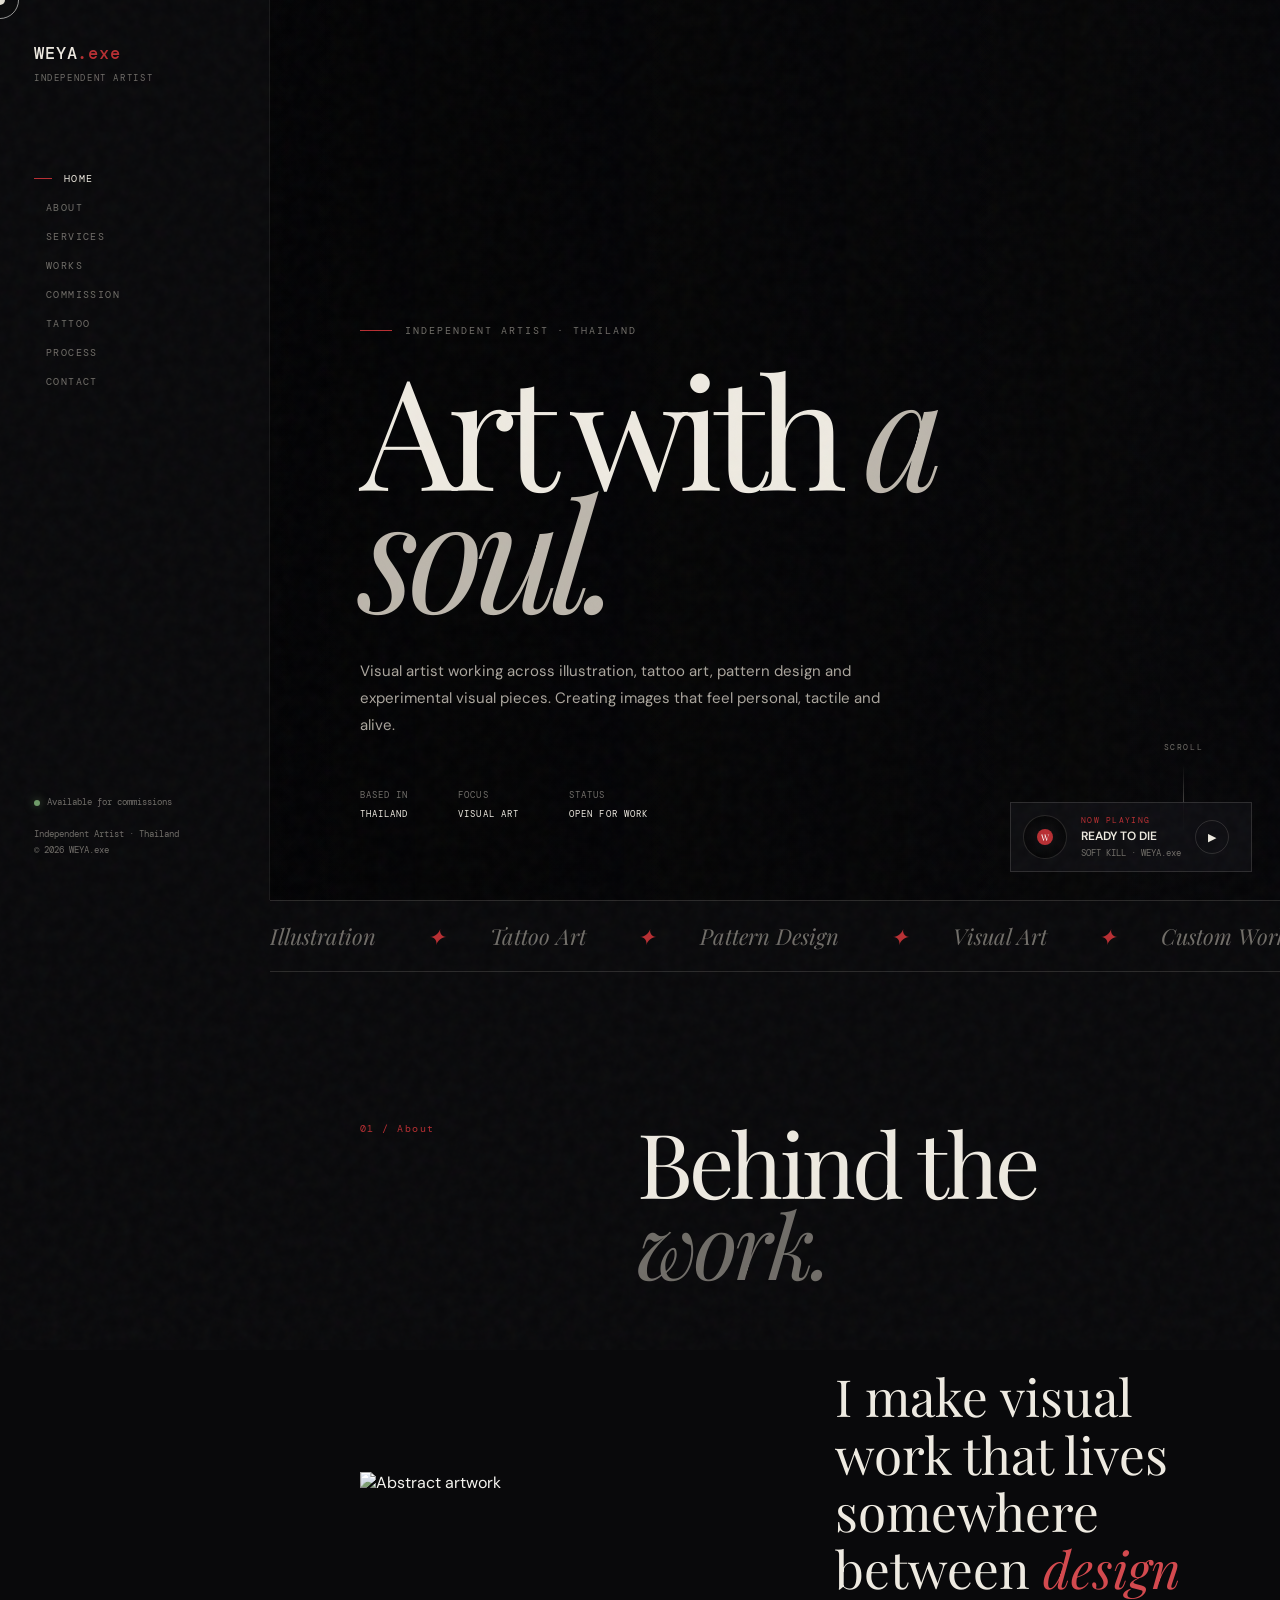
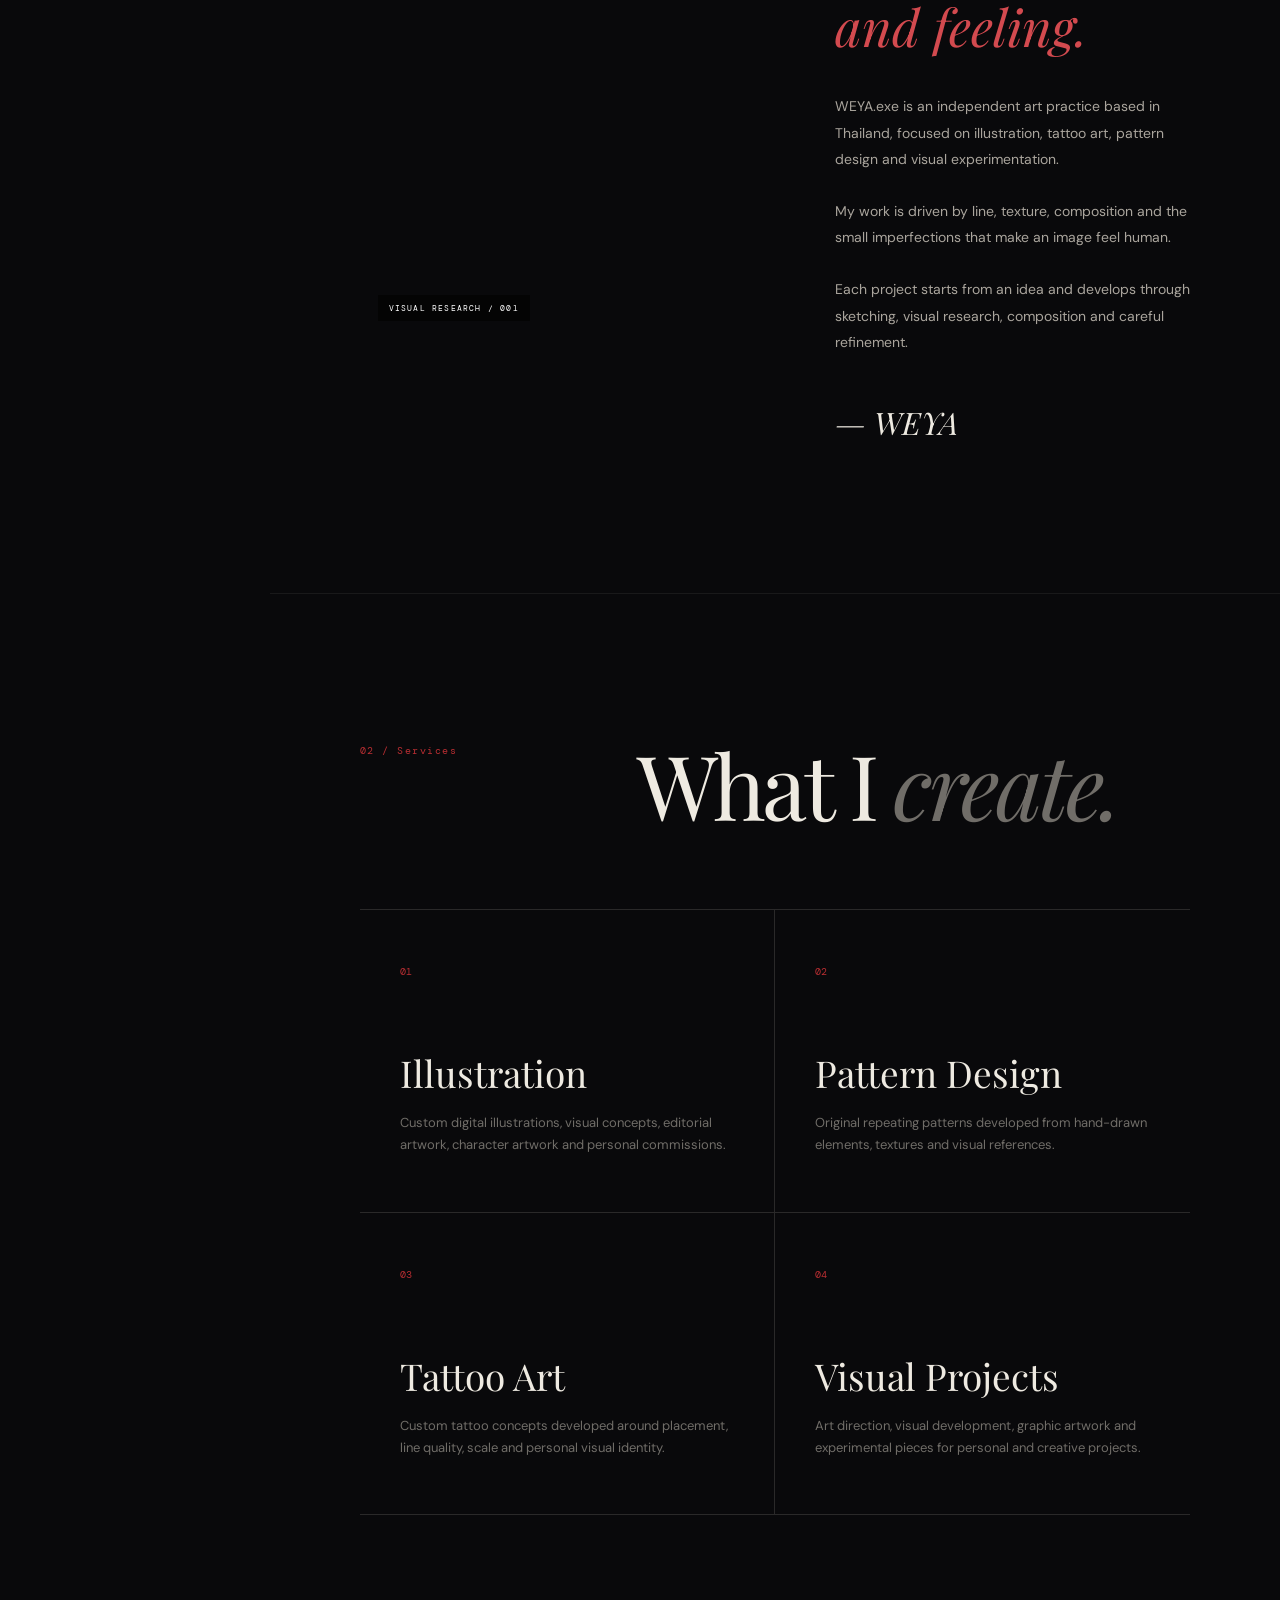
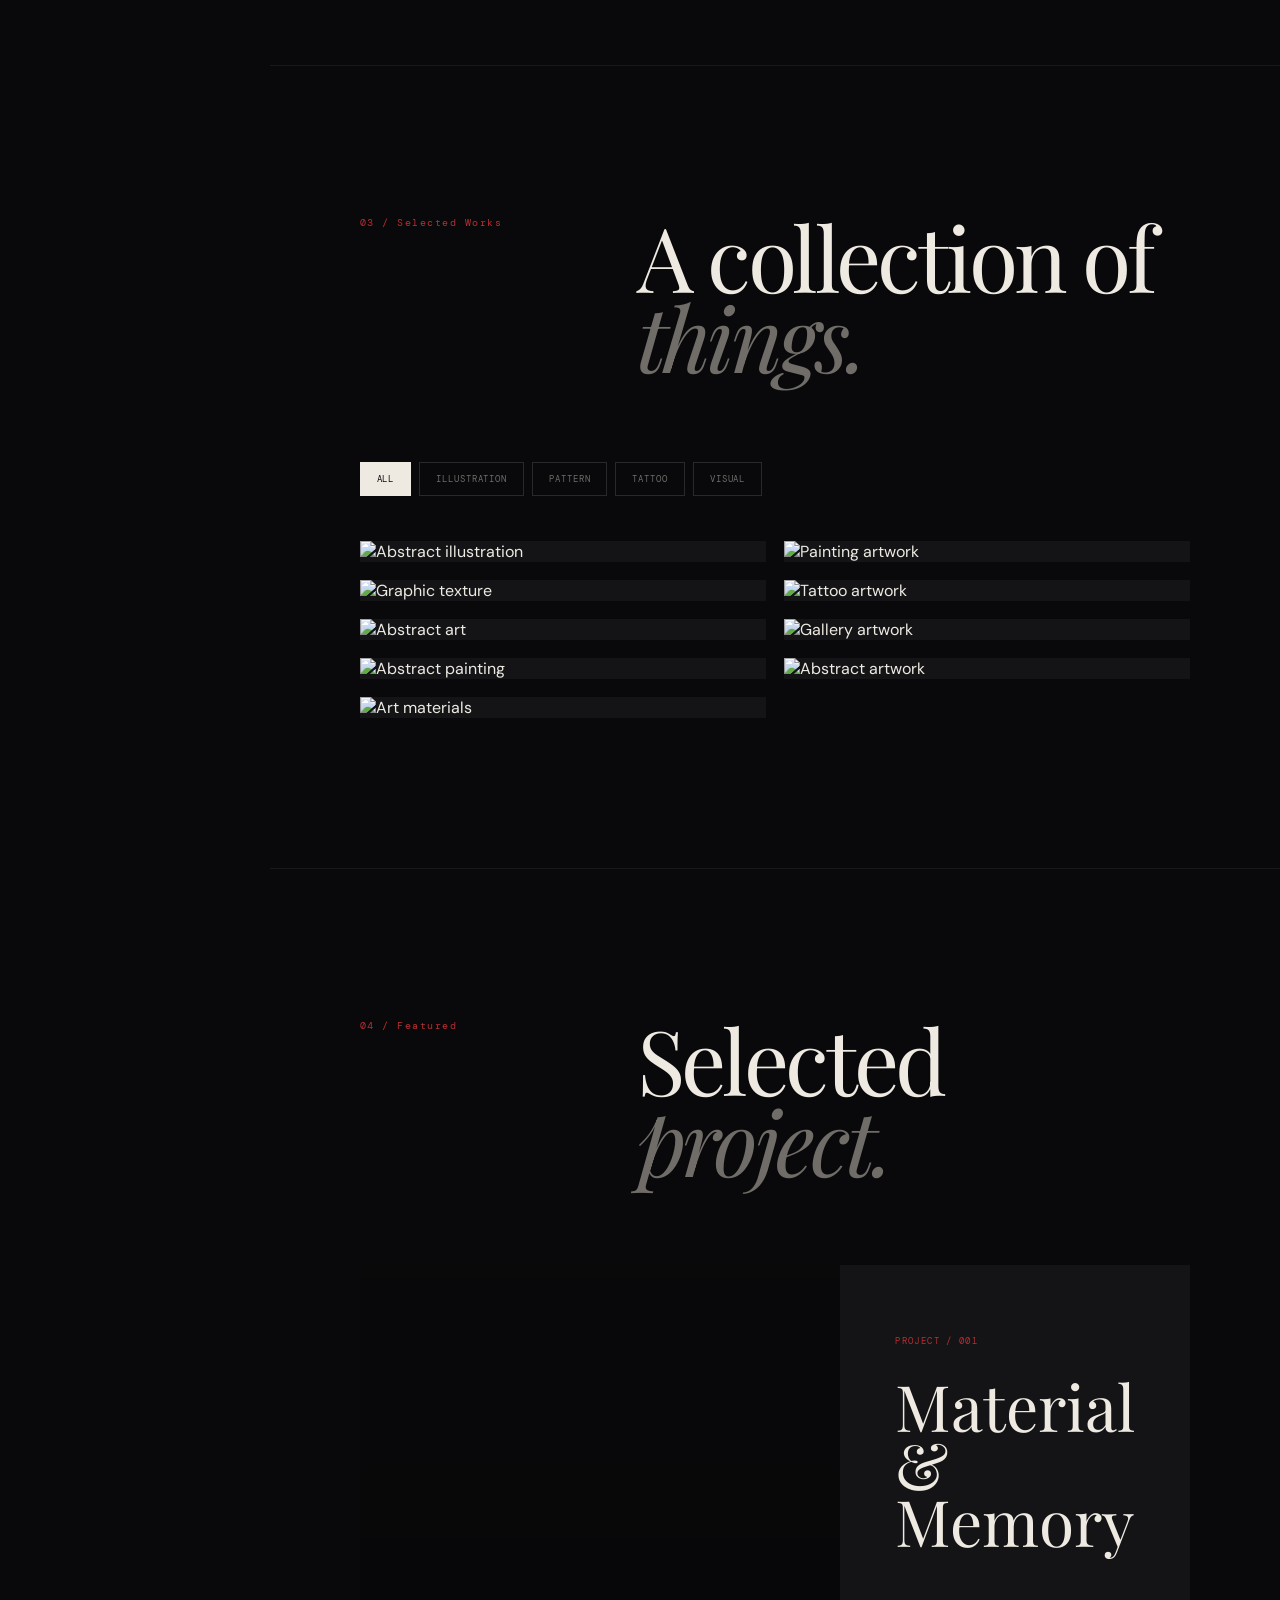
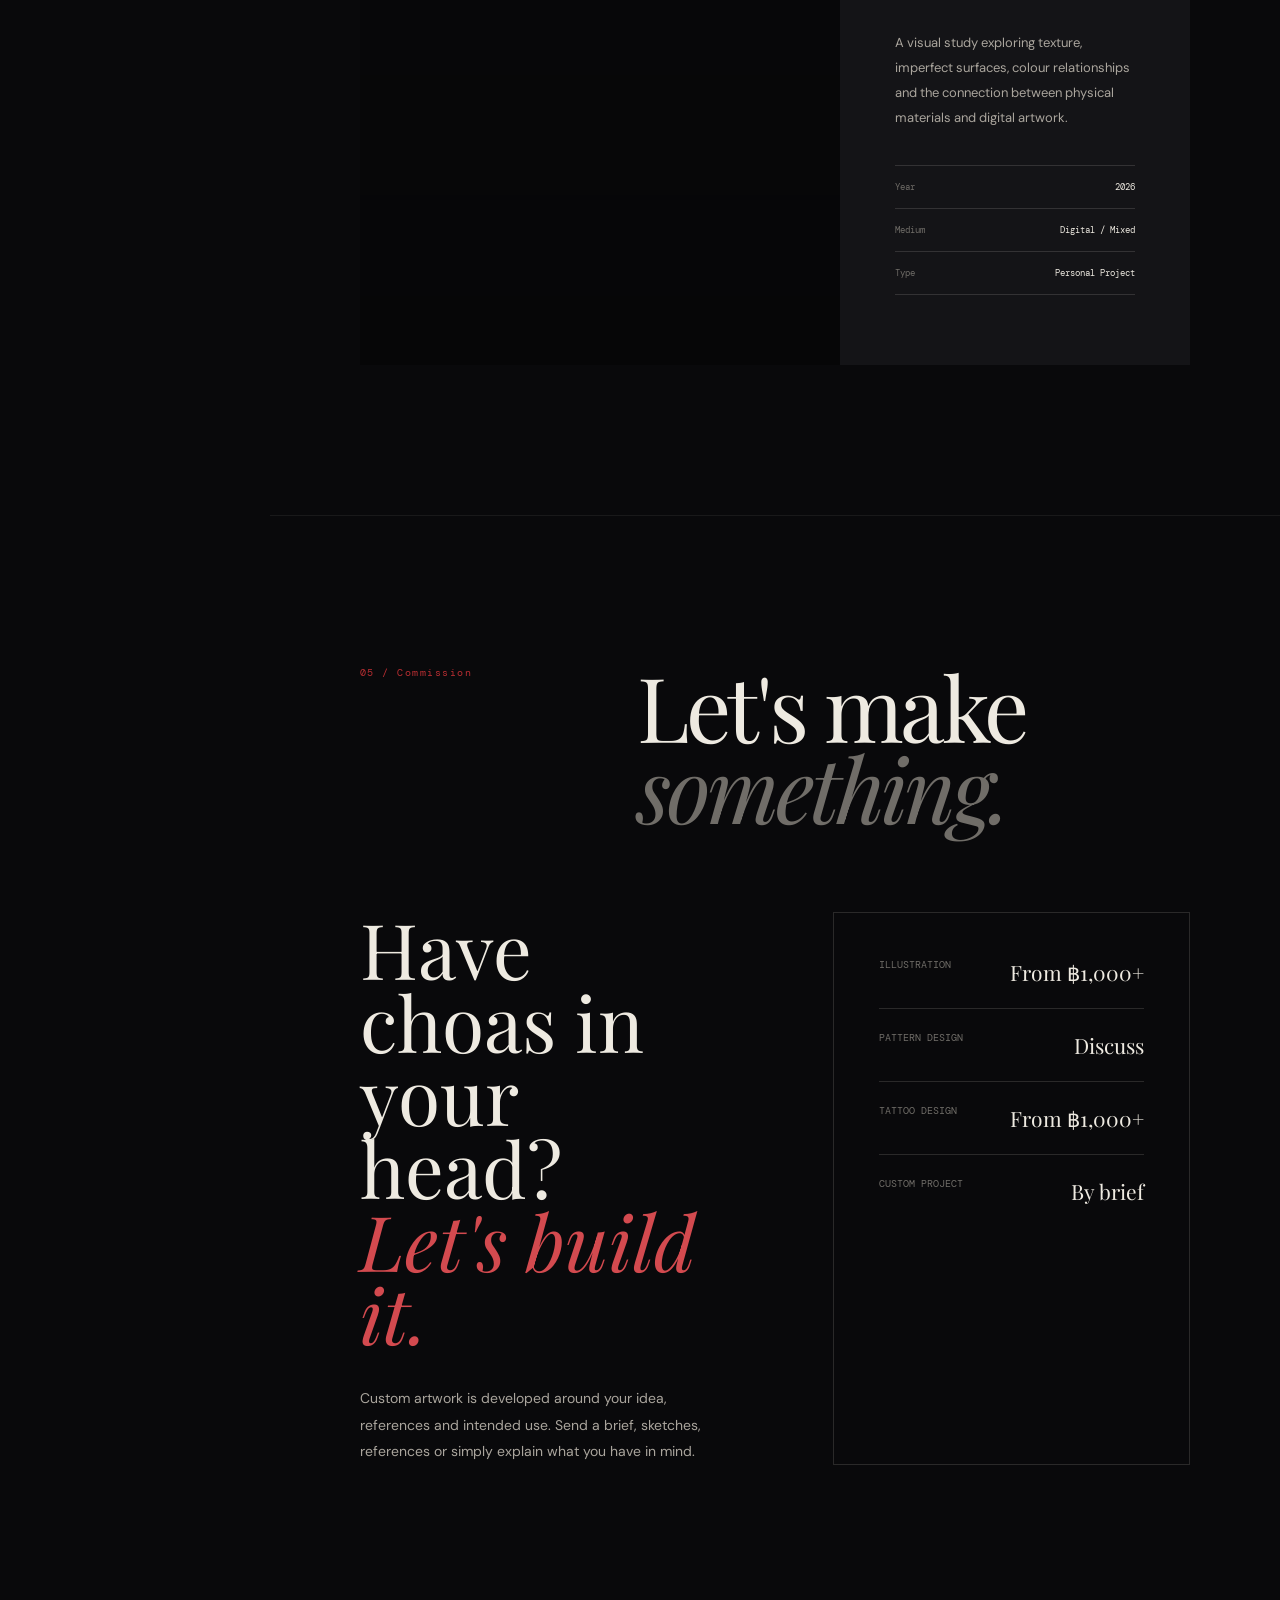
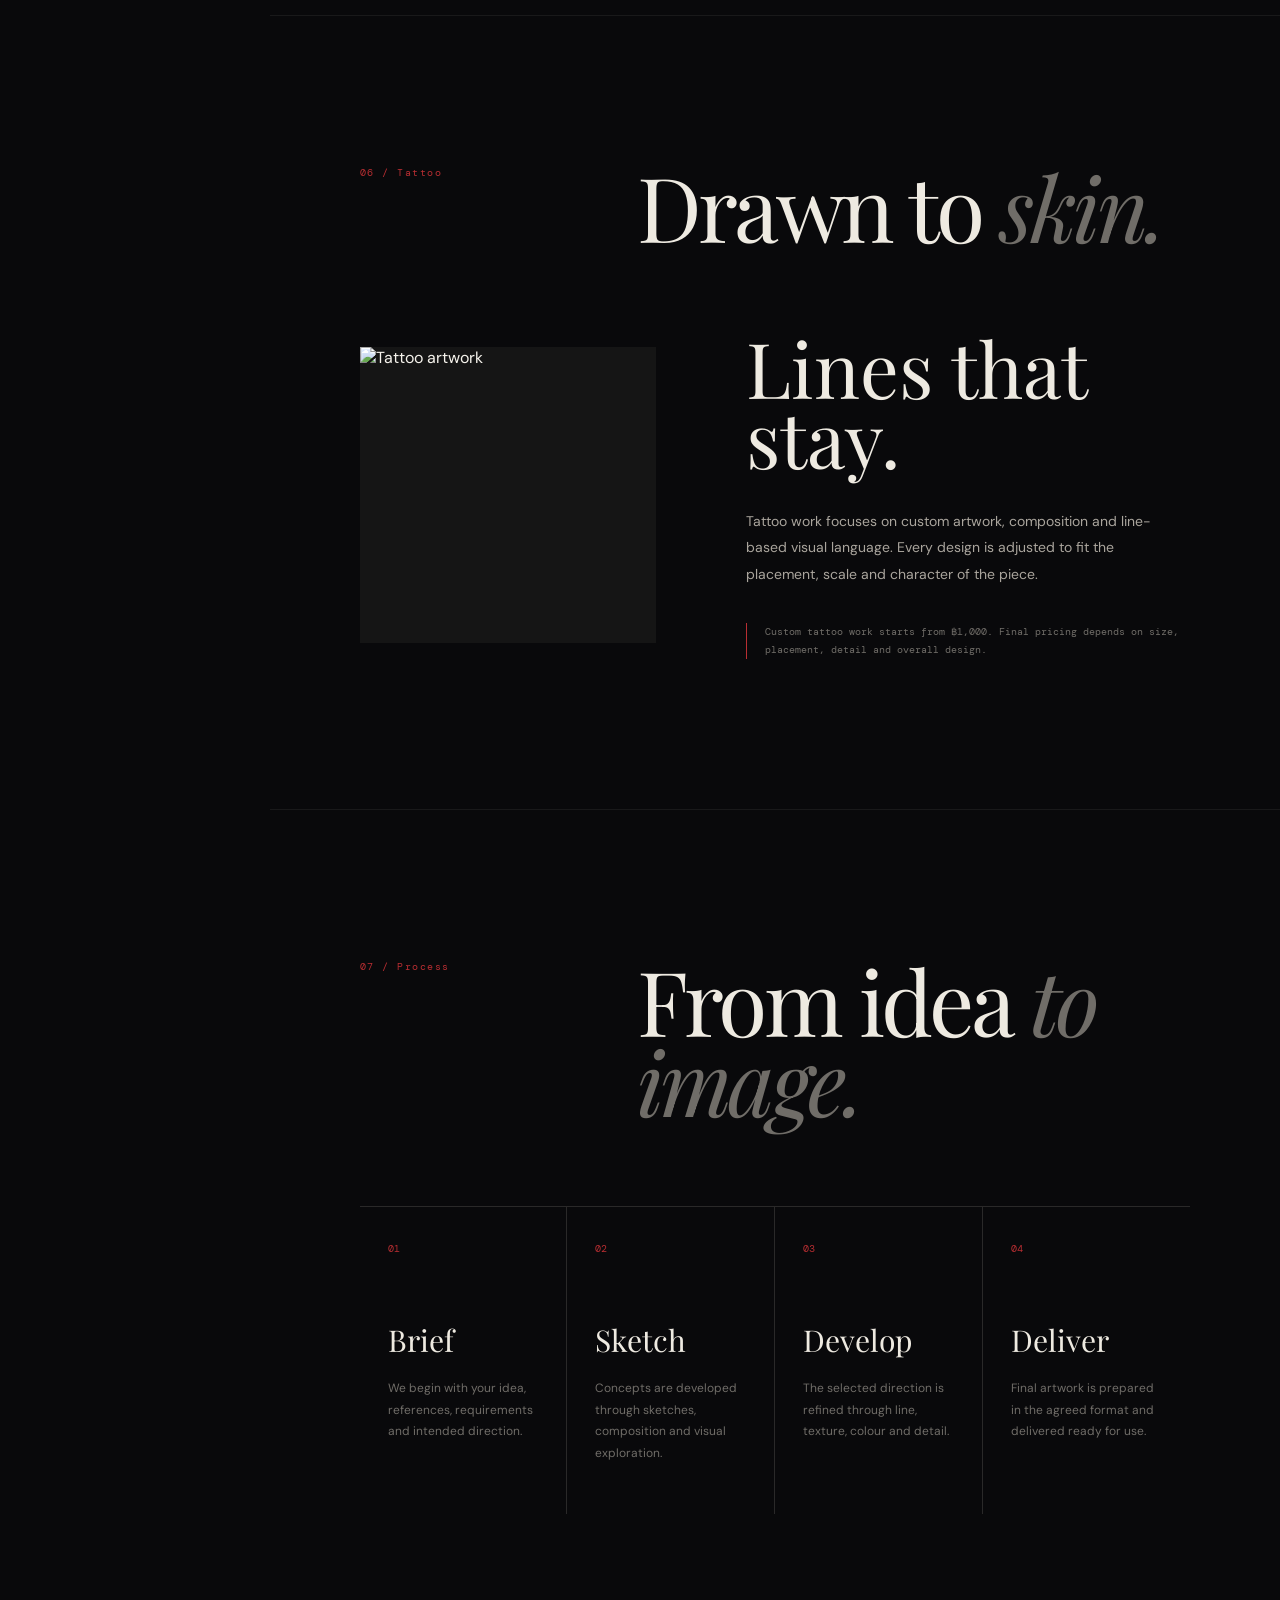
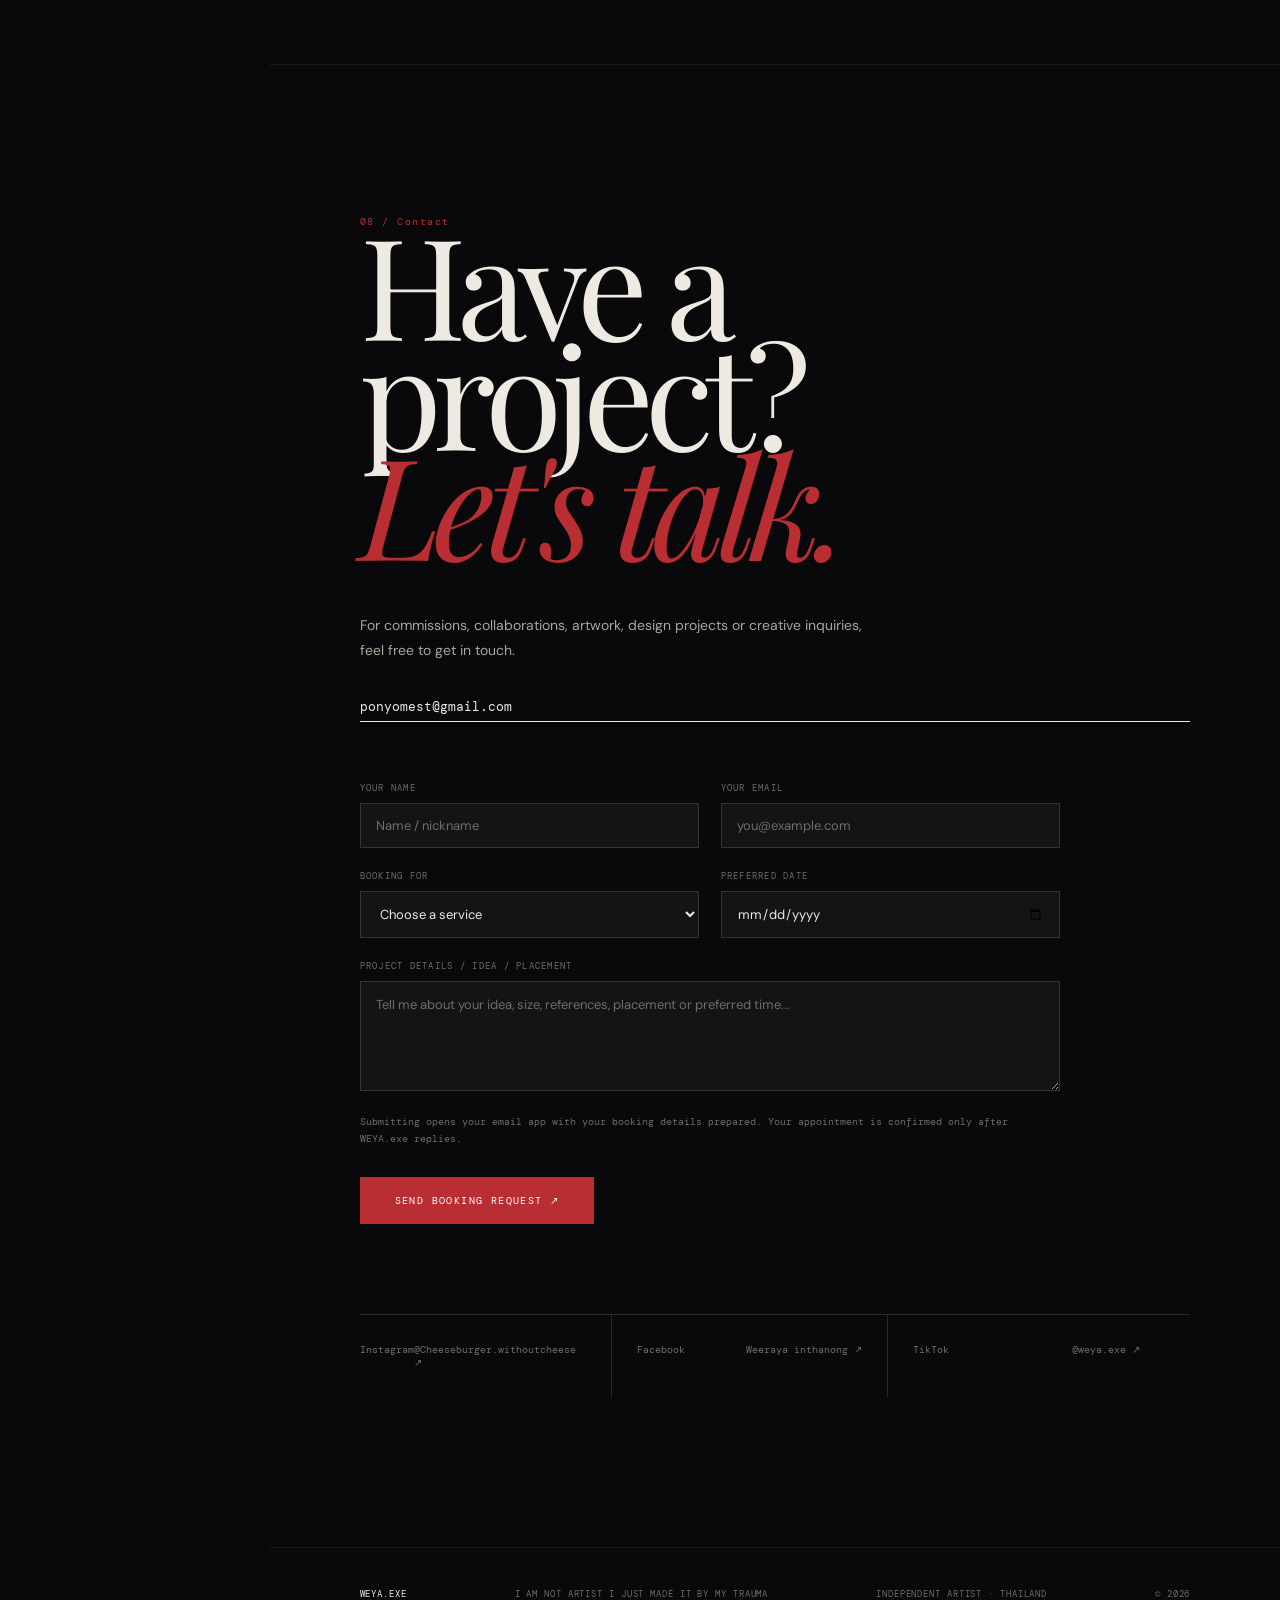
==== commit 58977d27: "Update index.html" ====
--- a/index.html
+++ b/index.html
@@ -2988,6 +2988,9 @@
         WEYA.exe
     </div>
 
+	 <div>
+		  I AM NOT ARTIST I JUST MADE IT BY MY TRAUMA
+	 </div>
     <div>
         Independent Artist · Thailand
     </div>
@@ -3484,7 +3487,7 @@
         "\nPreferred date: " + date + "\n\nDetails:\n" + details +
         "\n\nThank you!"
     );
-    window.location.href = "mailto:ponyomest@gmail.com?subject=" + subject + "&body=" + body;
+    window.location.href = "mailto:WEYA.exe666@gmail.com?subject=" + subject + "&body=" + body;
 });
 </script>
 
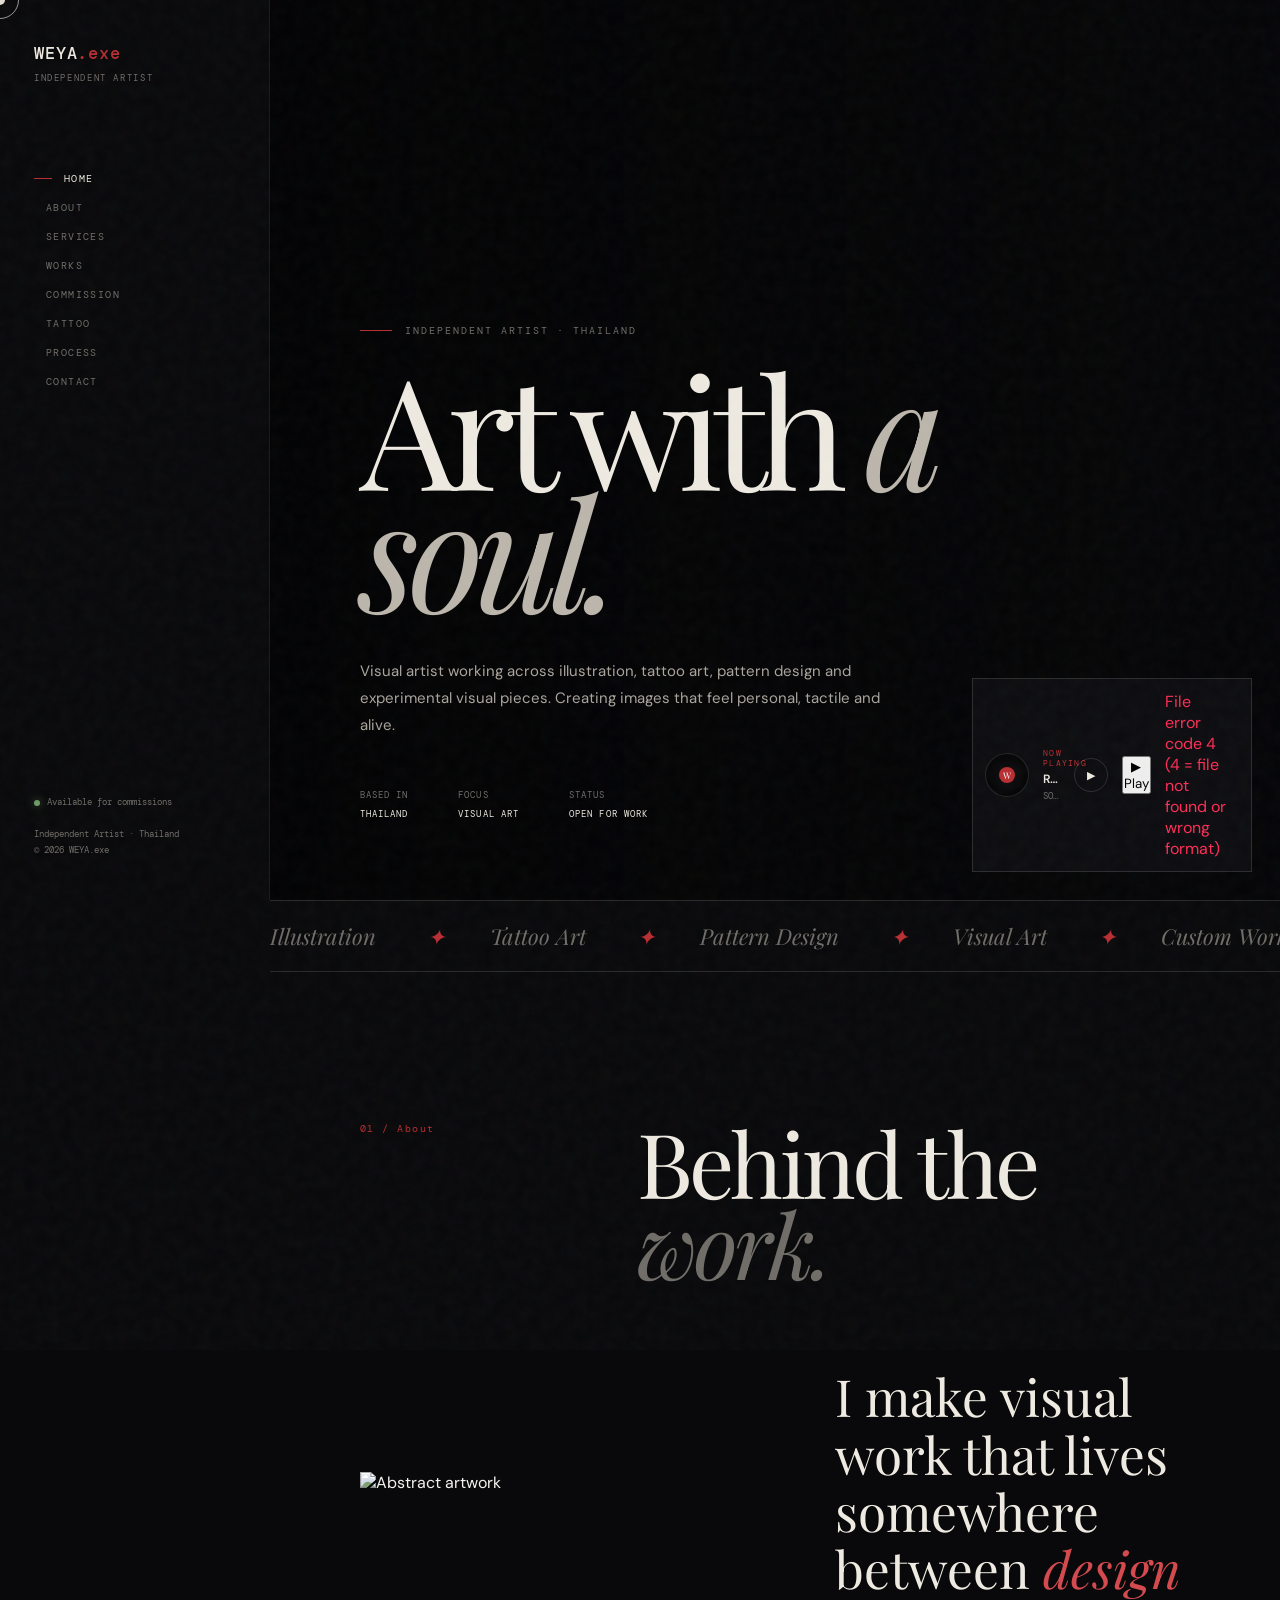
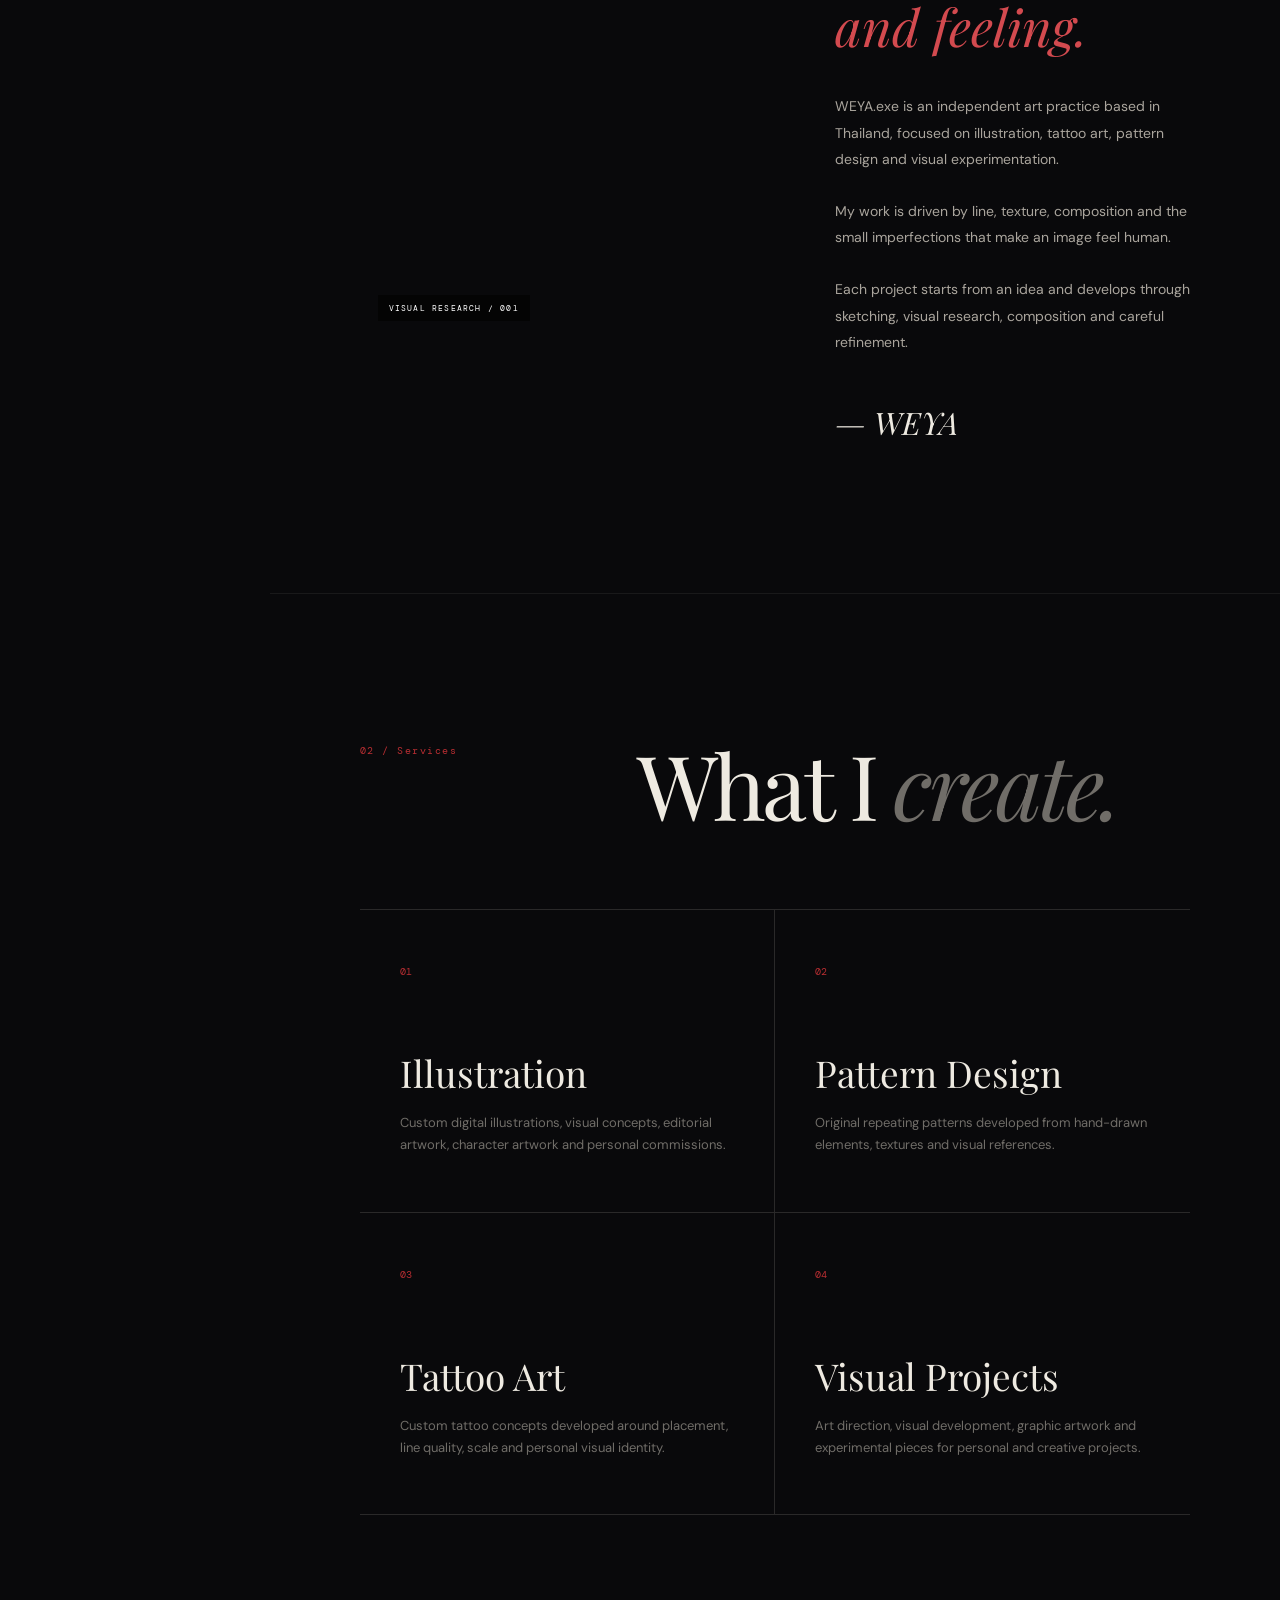
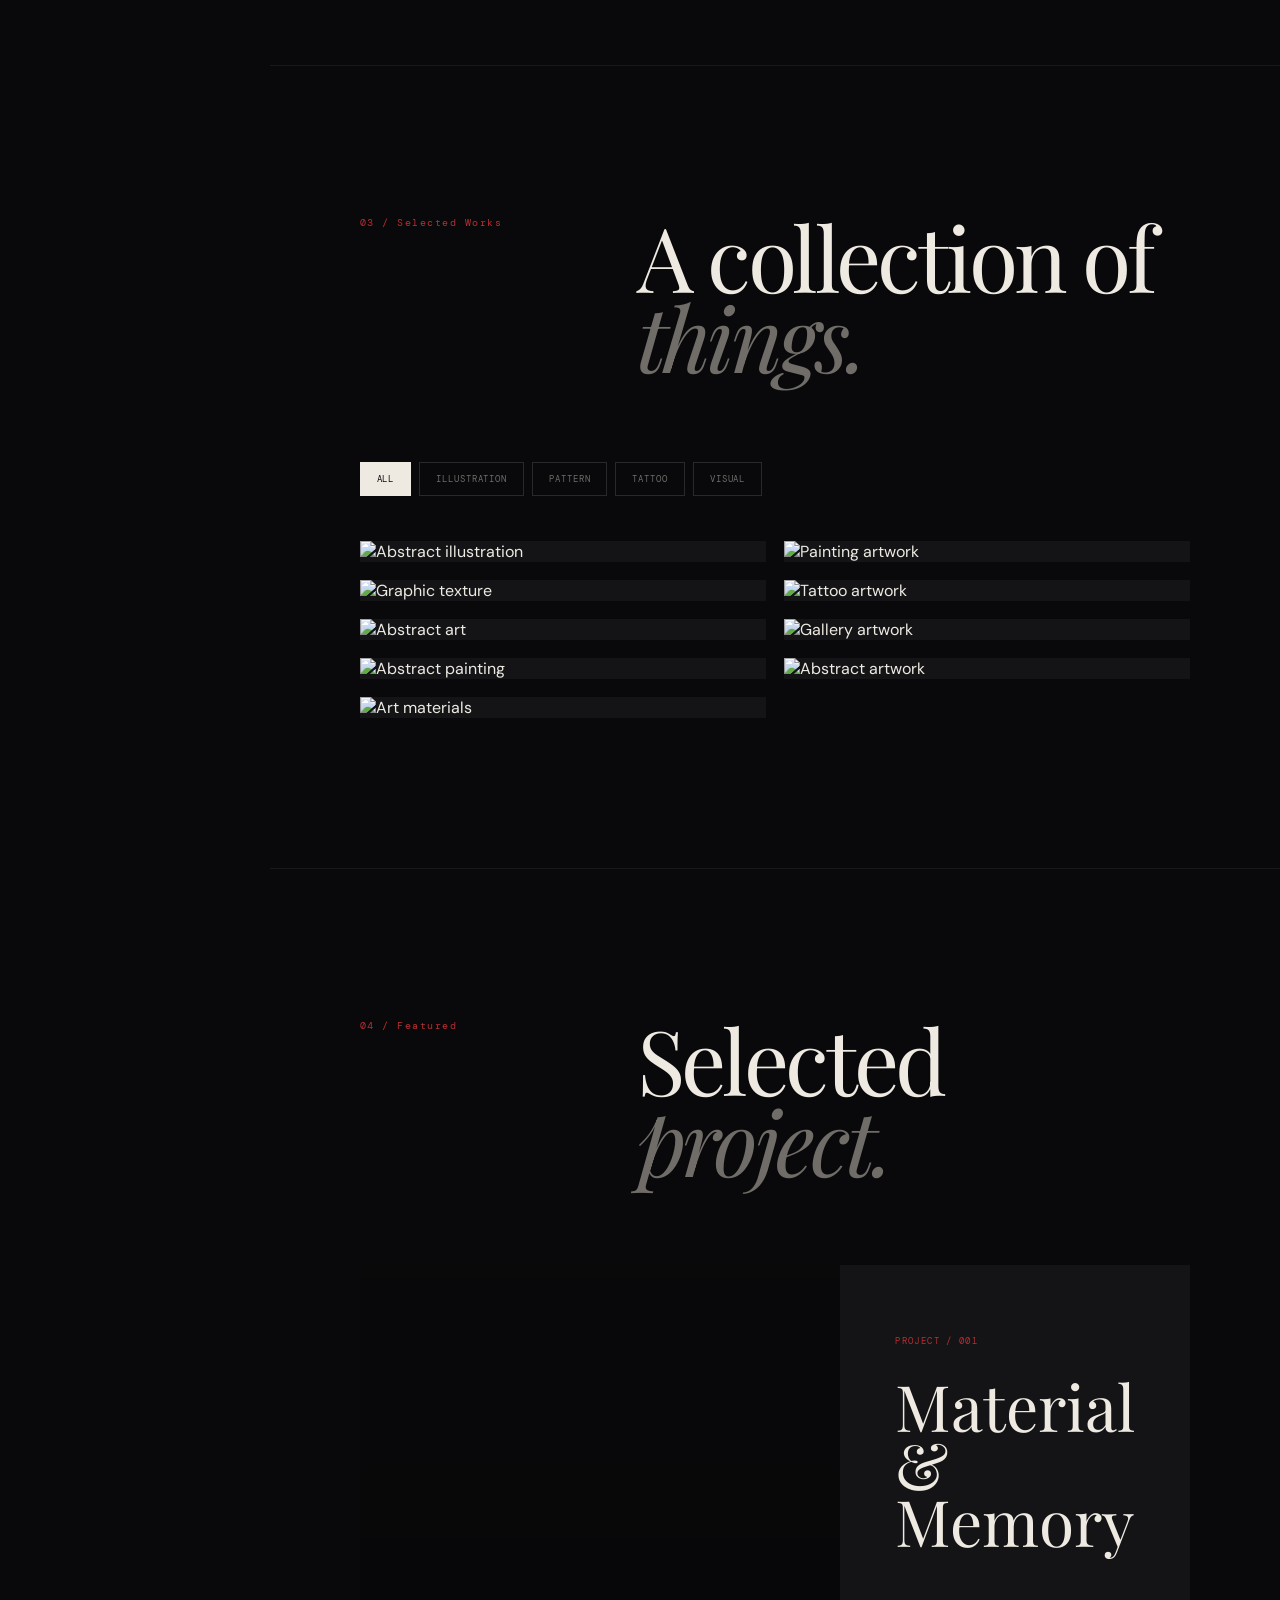
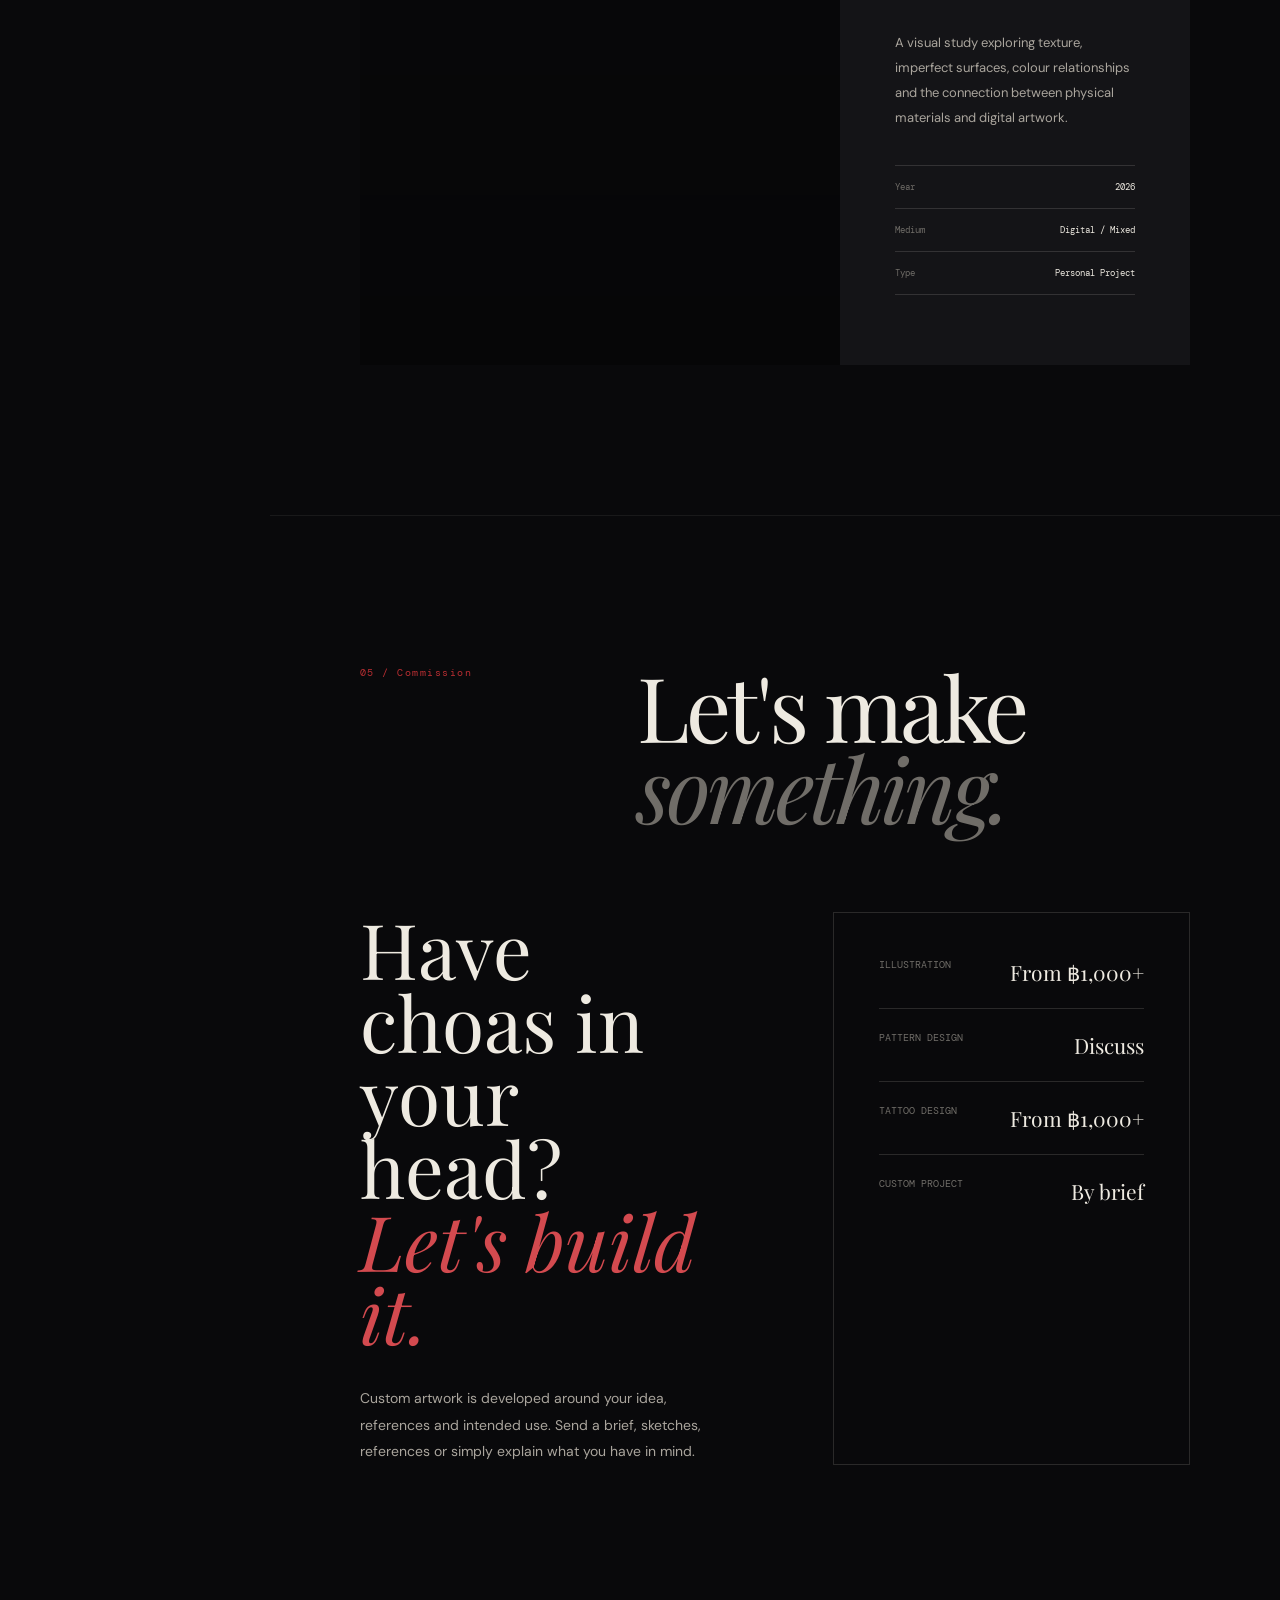
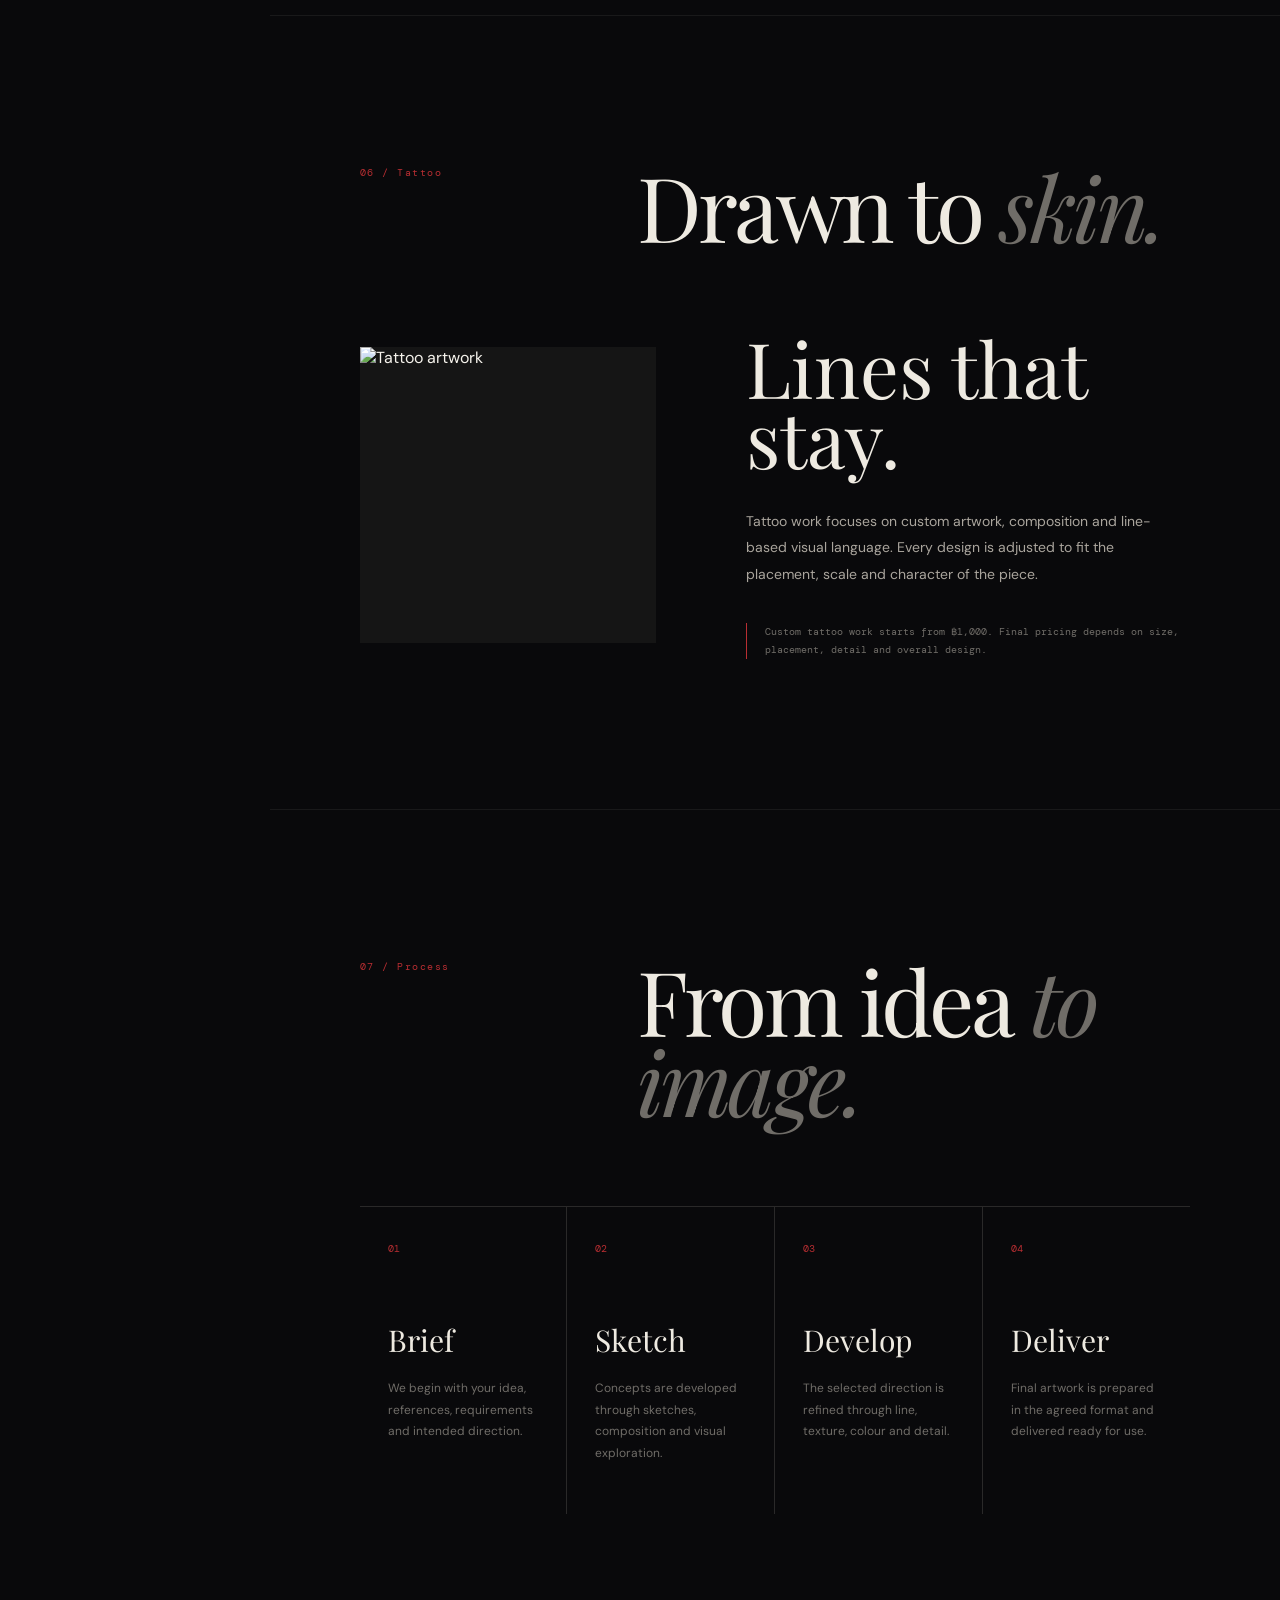
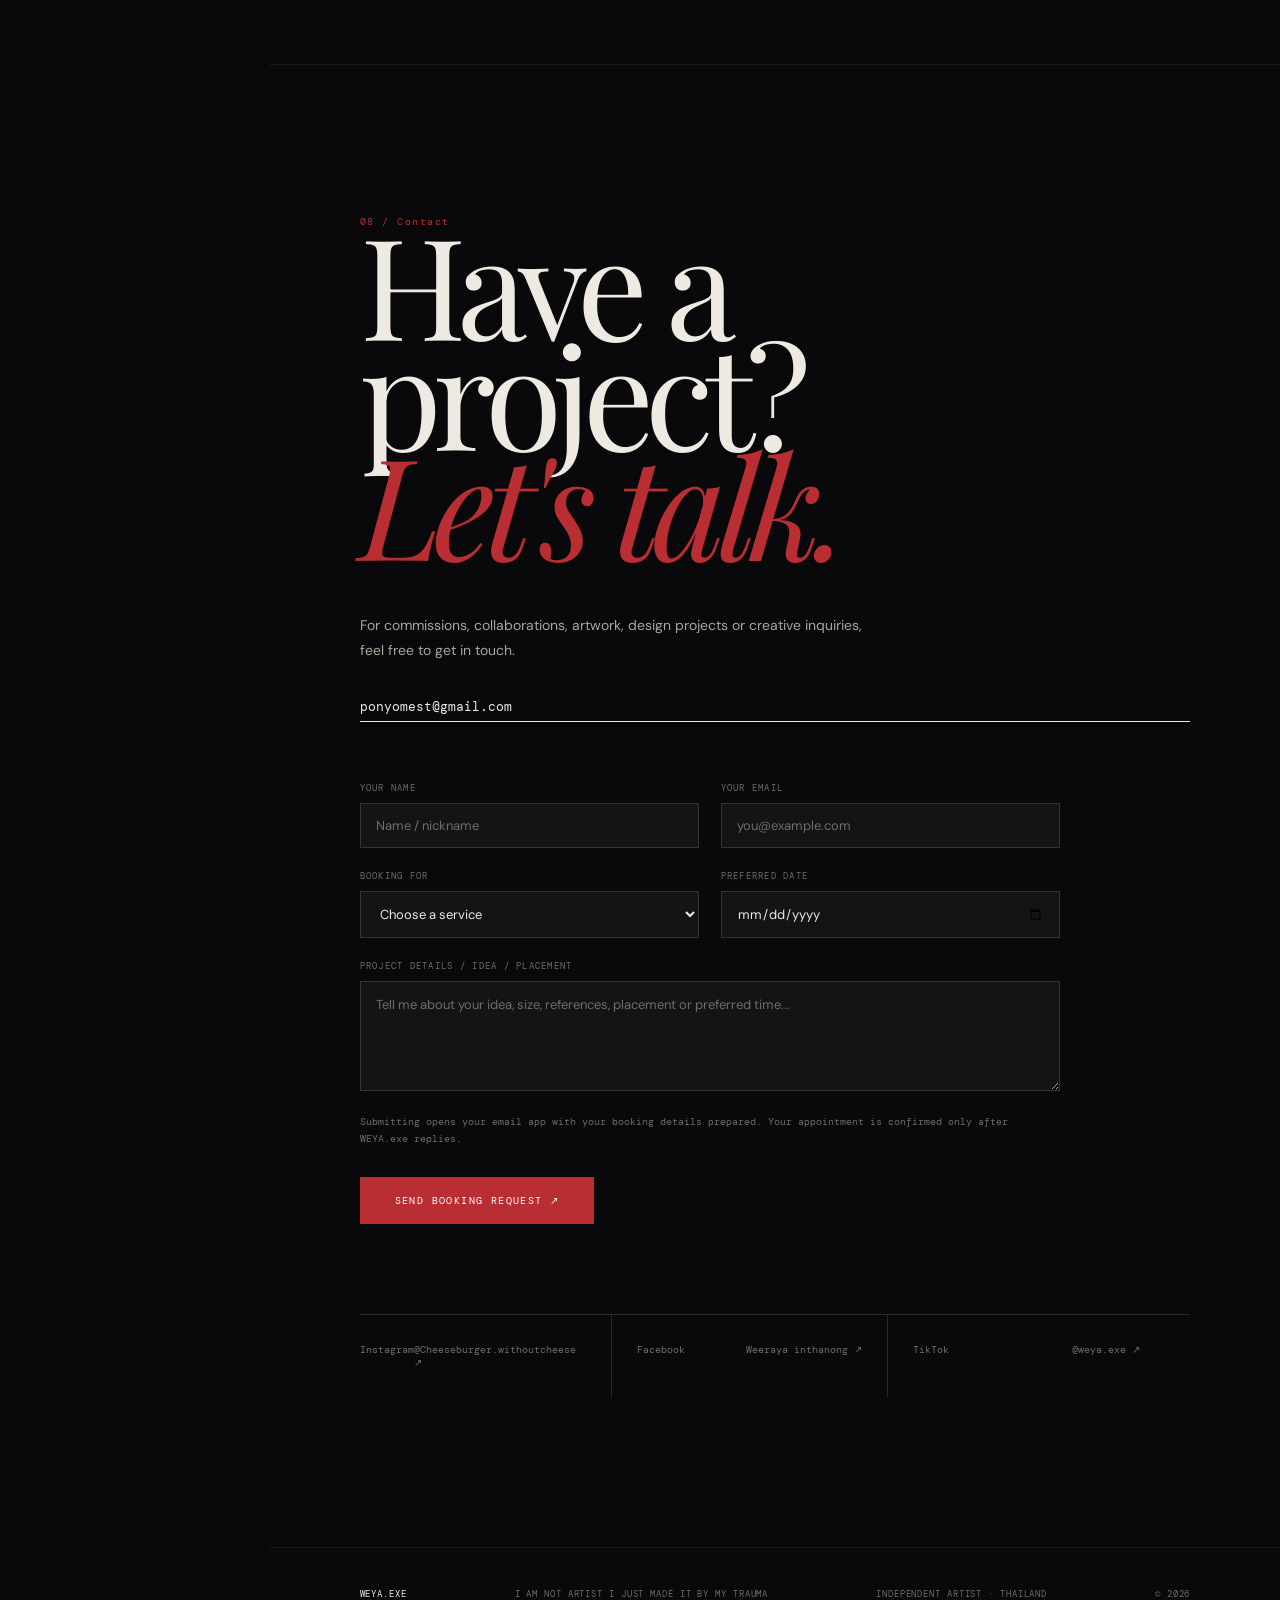
==== commit 595e7186: "Update index.html" ====
--- a/index.html
+++ b/index.html
@@ -3433,9 +3433,34 @@
 
     </button>
 
-    <audio id="bgMusic" loop>
-        <source src="assets/music/song.mp3" type="audio/mpeg">
-    </audio>
+	<button id="musicButton">▶ Play</button>
+<p id="status" style="color:#ff2d55"></p>
+
+<audio id="bgMusic" loop src="assets/music/Soft_Kill_-_Ready_To_Die.mp3"></audio>
+
+<script>
+const a = document.getElementById("bgMusic");
+const b = document.getElementById("musicButton");
+const s = document.getElementById("status");
+
+a.addEventListener("error", () => {
+  s.textContent = "File error code " + a.error.code + " (4 = file not found or wrong format)";
+});
+
+b.addEventListener("click", async () => {
+  try {
+    if (a.paused) { await a.play(); b.textContent = "⏸ Pause"; }
+    else { a.pause(); b.textContent = "▶ Play"; }
+  } catch (e) {
+    s.textContent = "Error: " + e.message;
+  }
+});
+</script>
+
+	<audio id="bgMusic" loop>
+    <source src="assets/music/Soft Kill - Ready To Die.mp3" type="audio/mpeg">
+</audio>
+	
 
 </div>
 
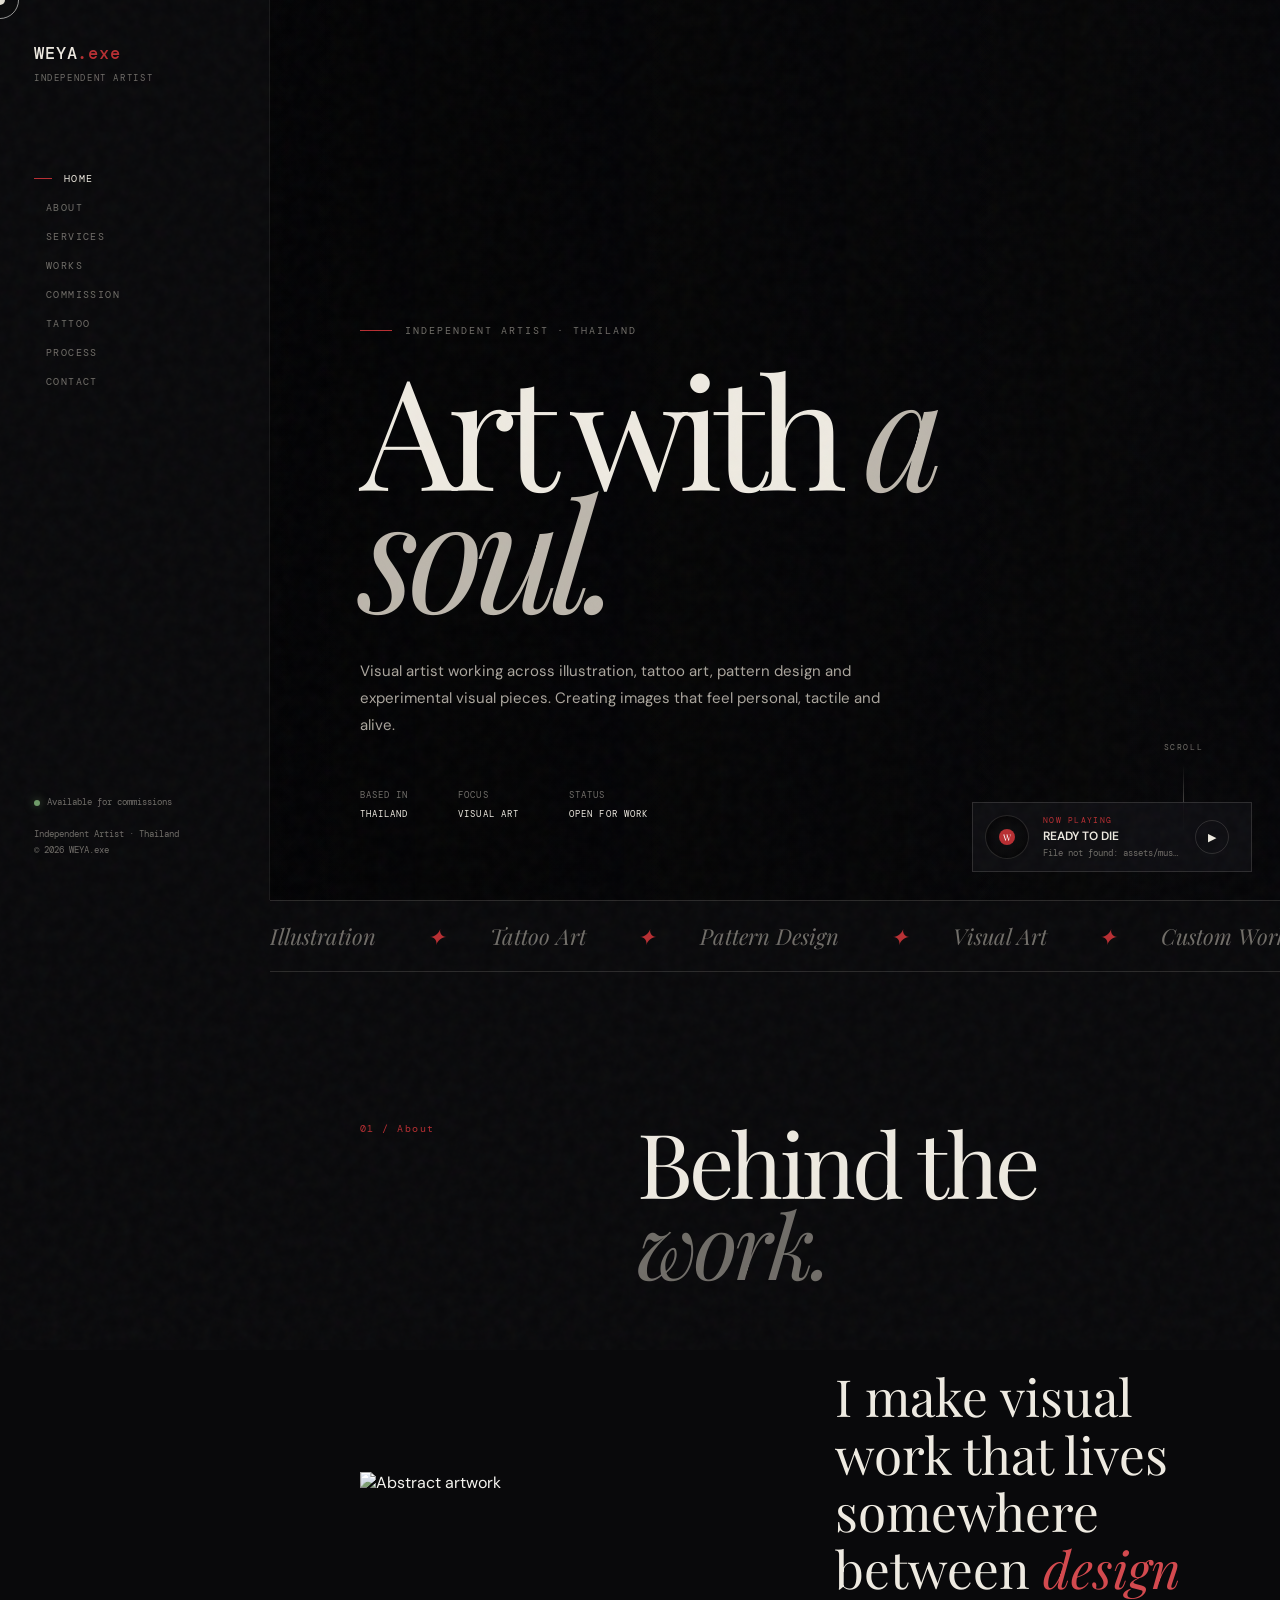
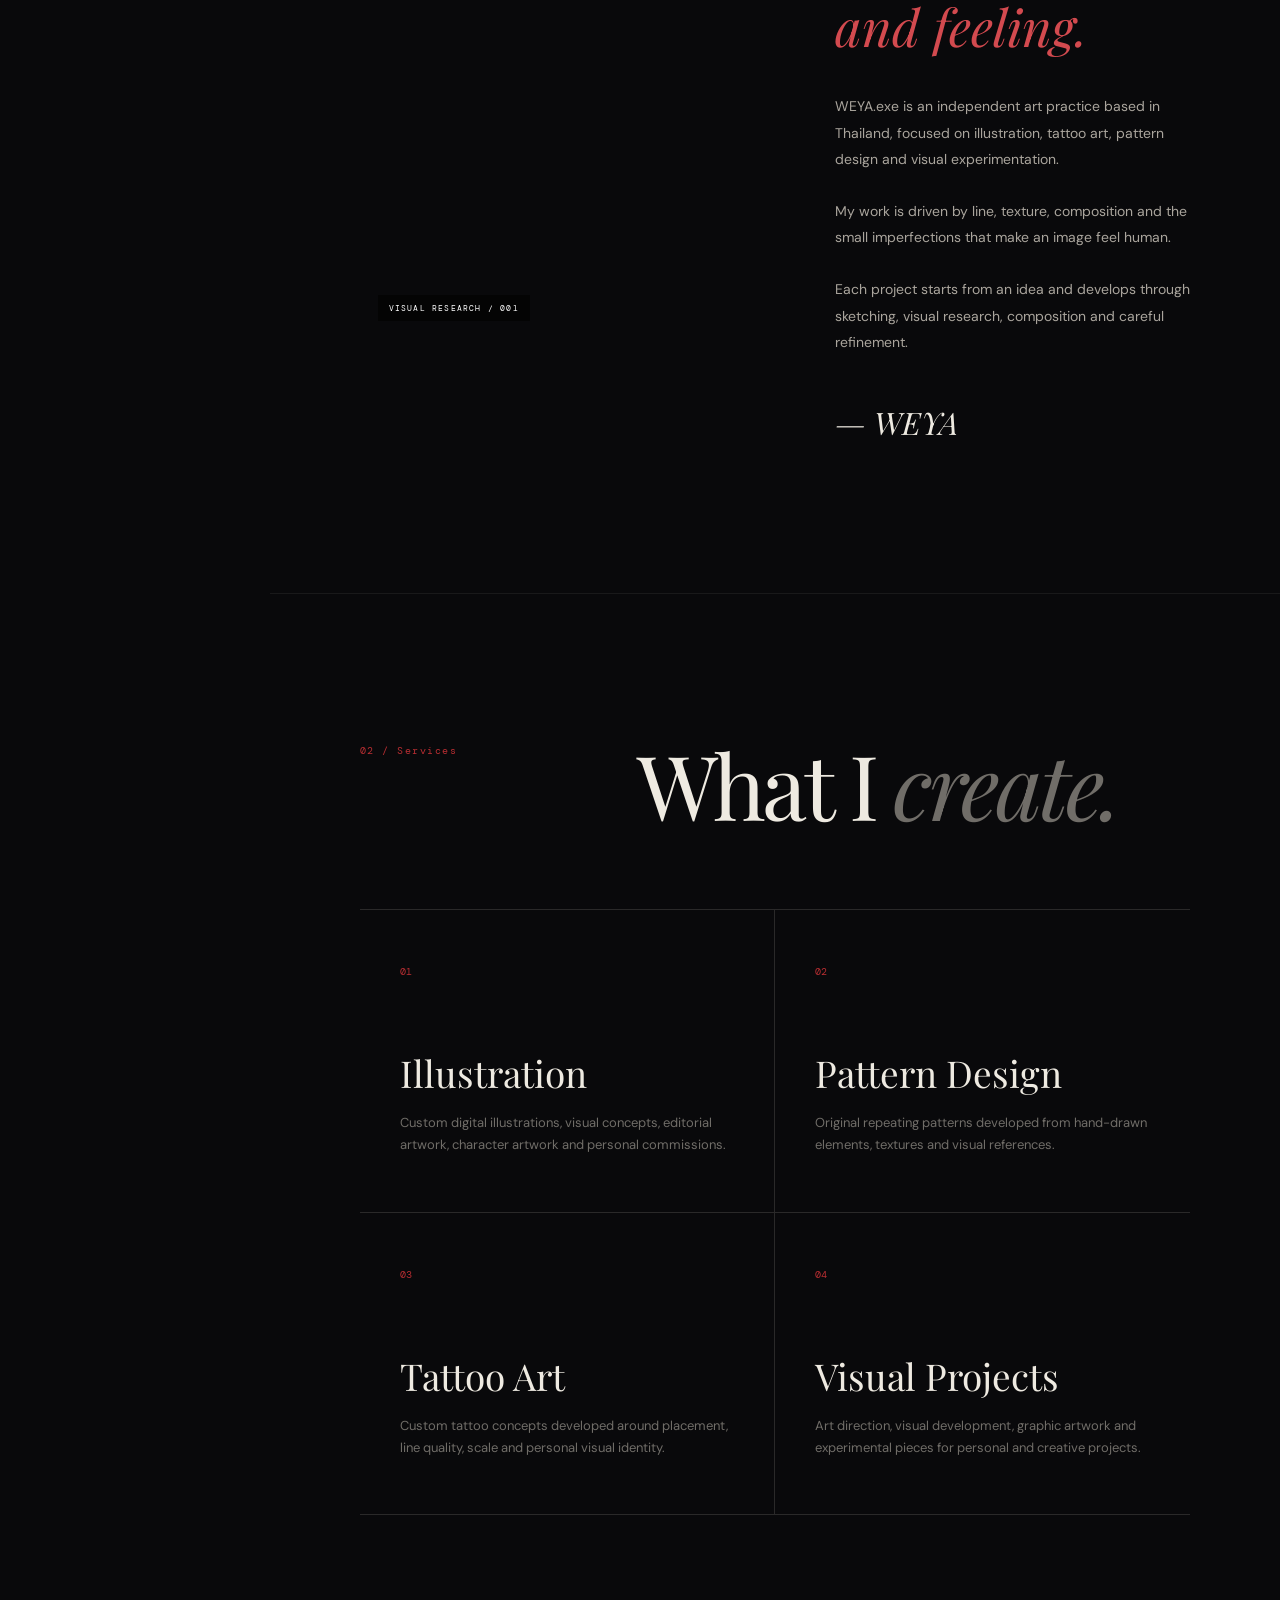
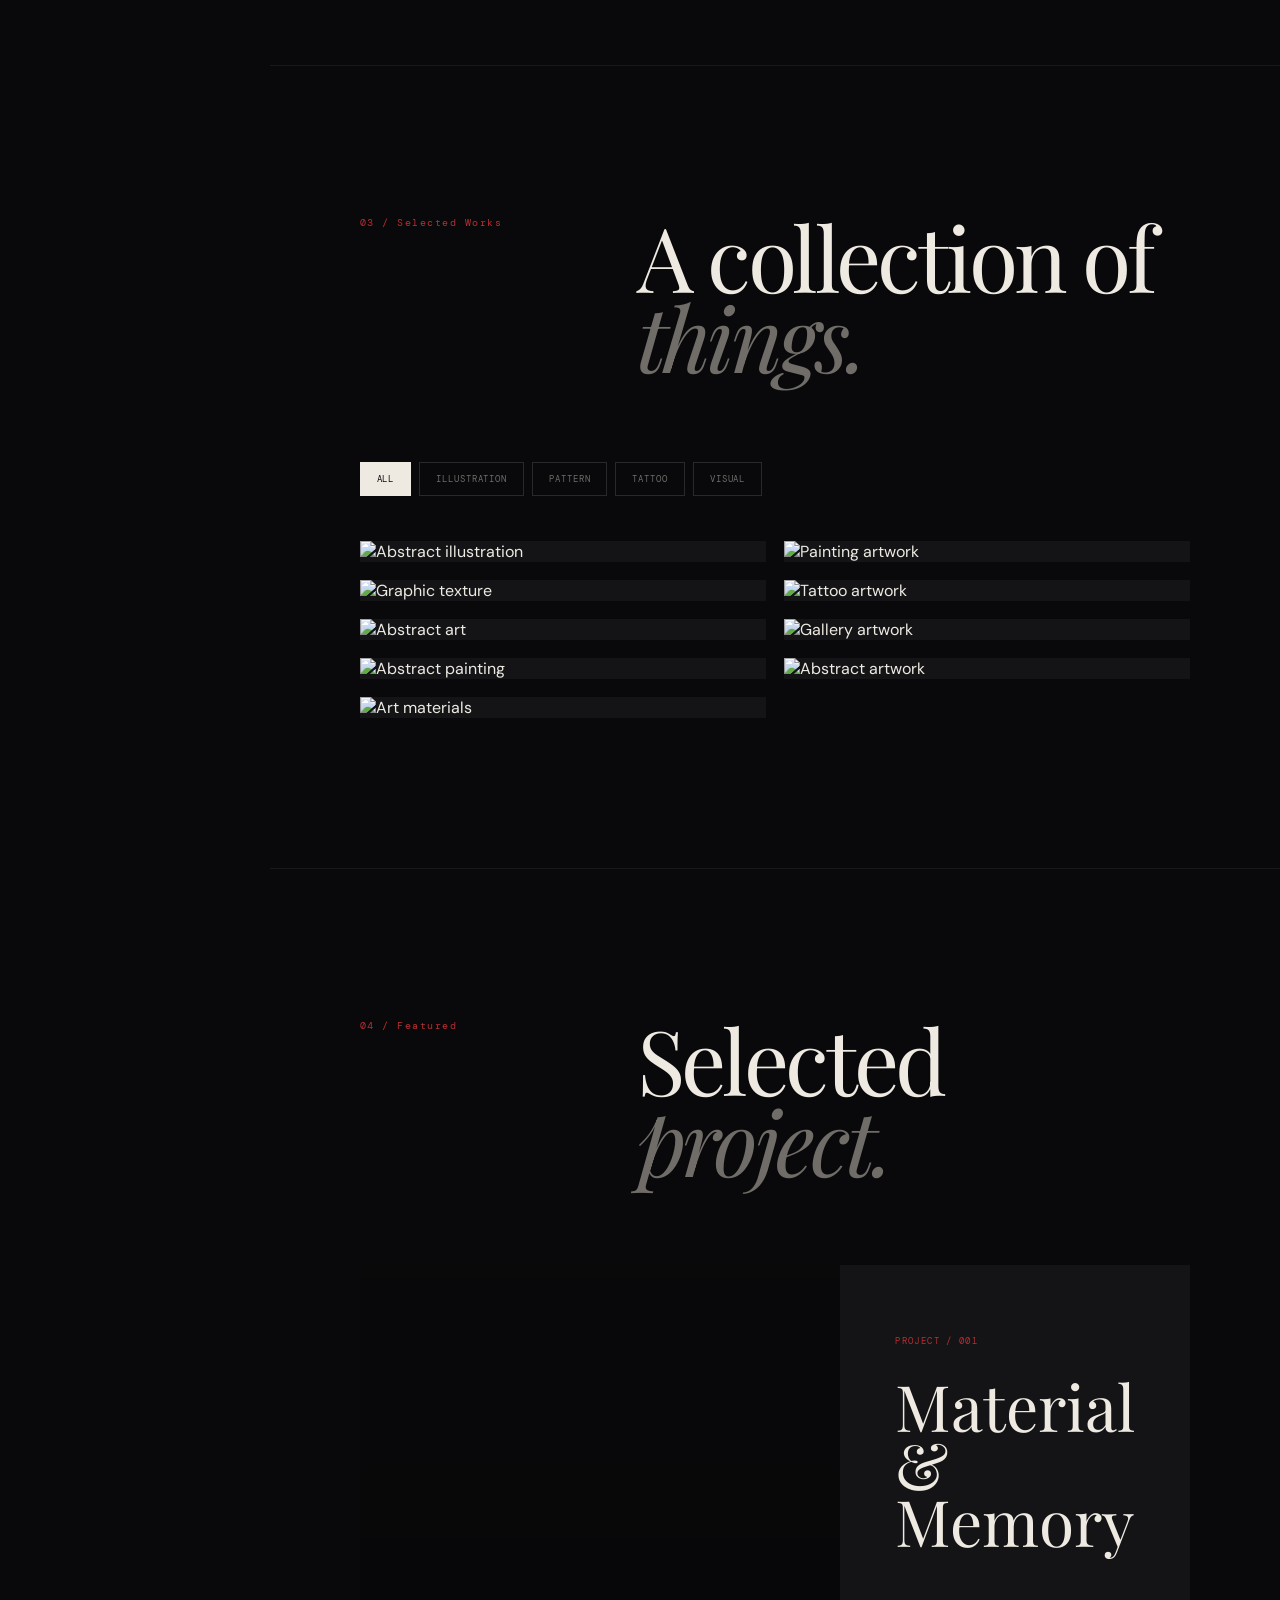
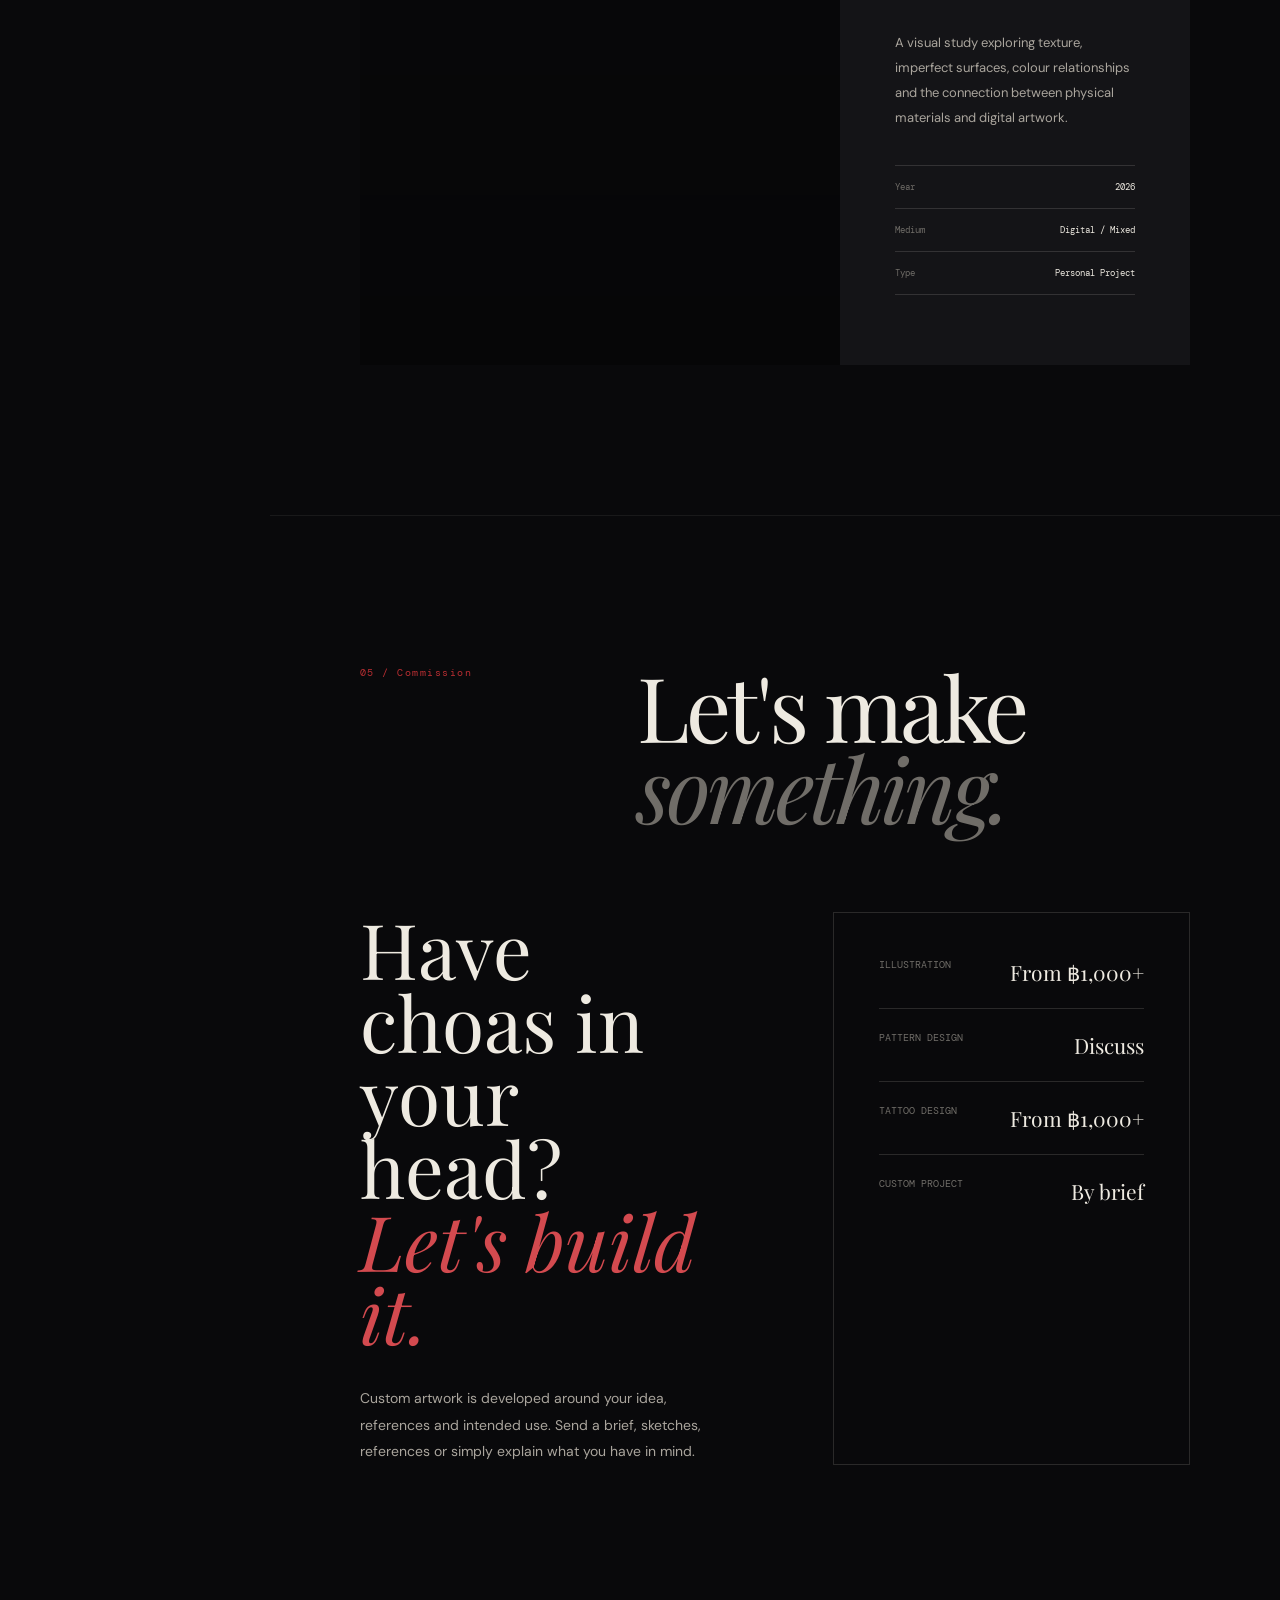
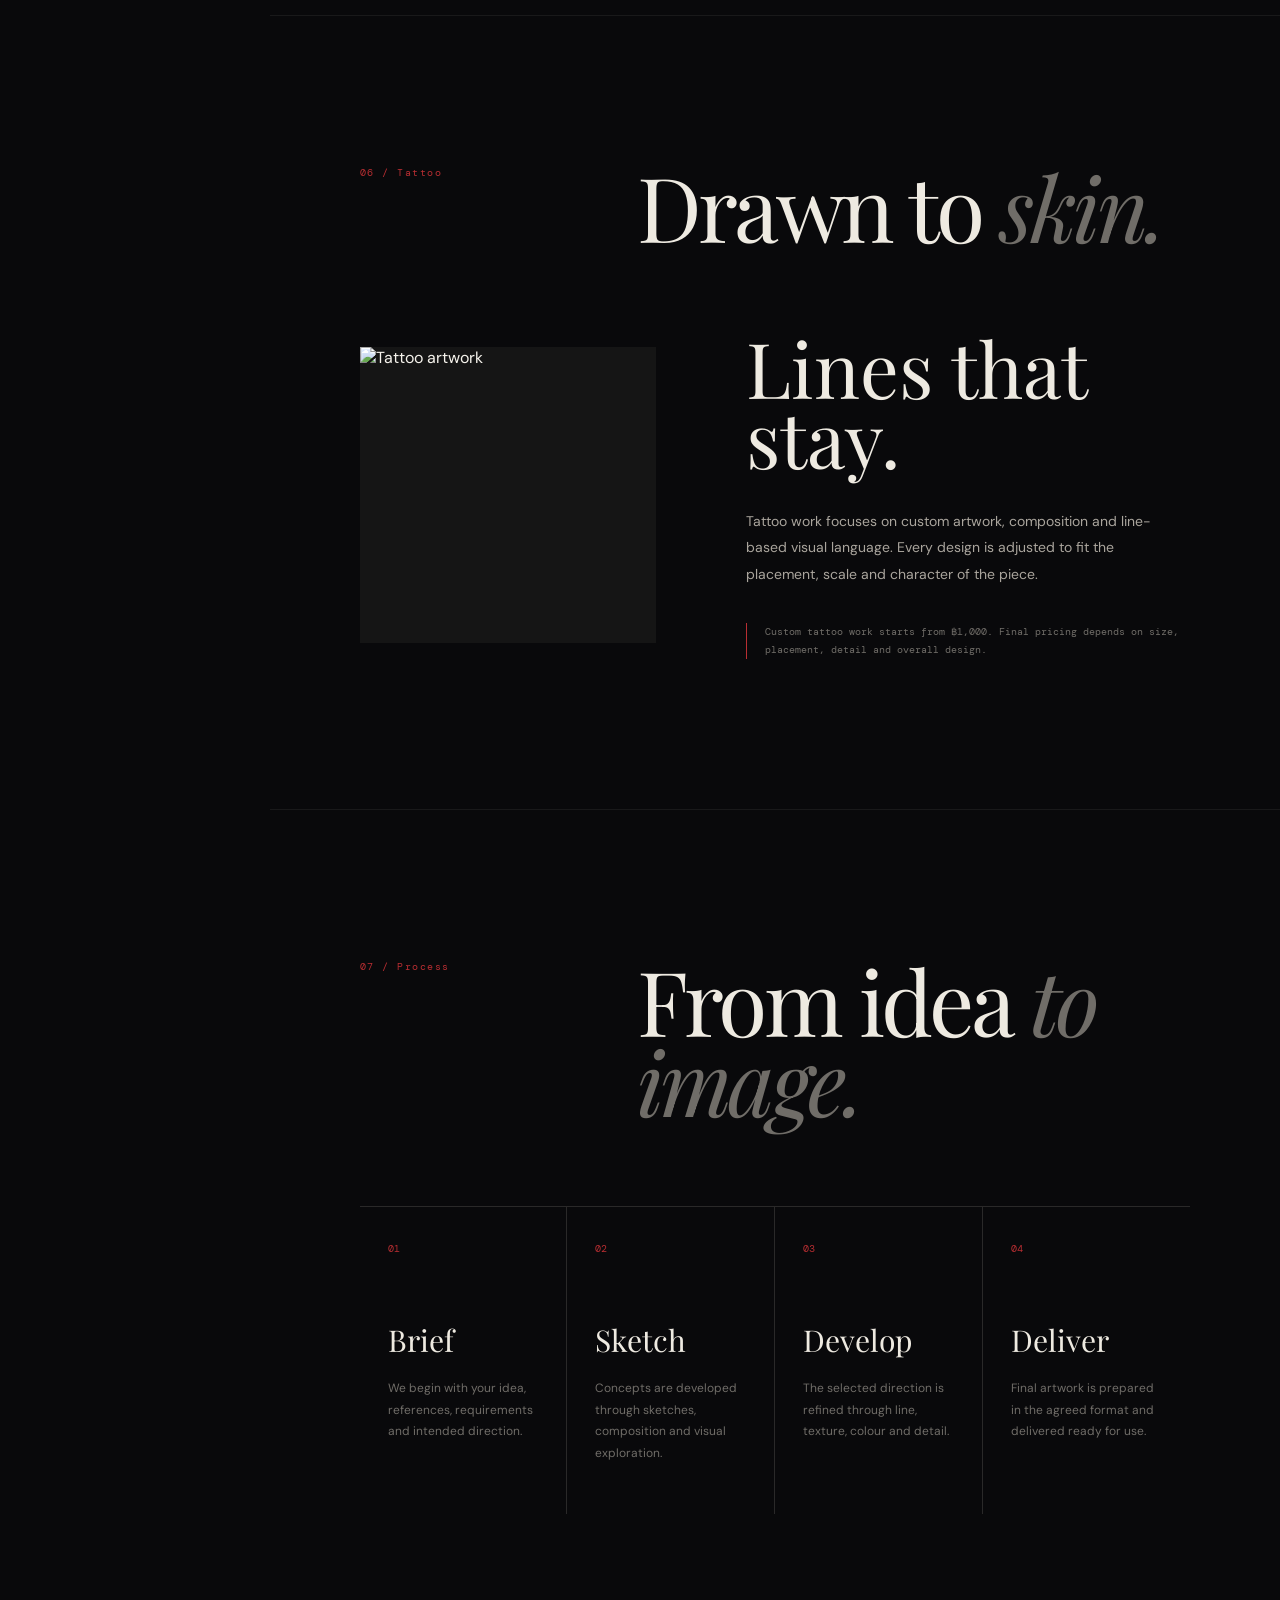
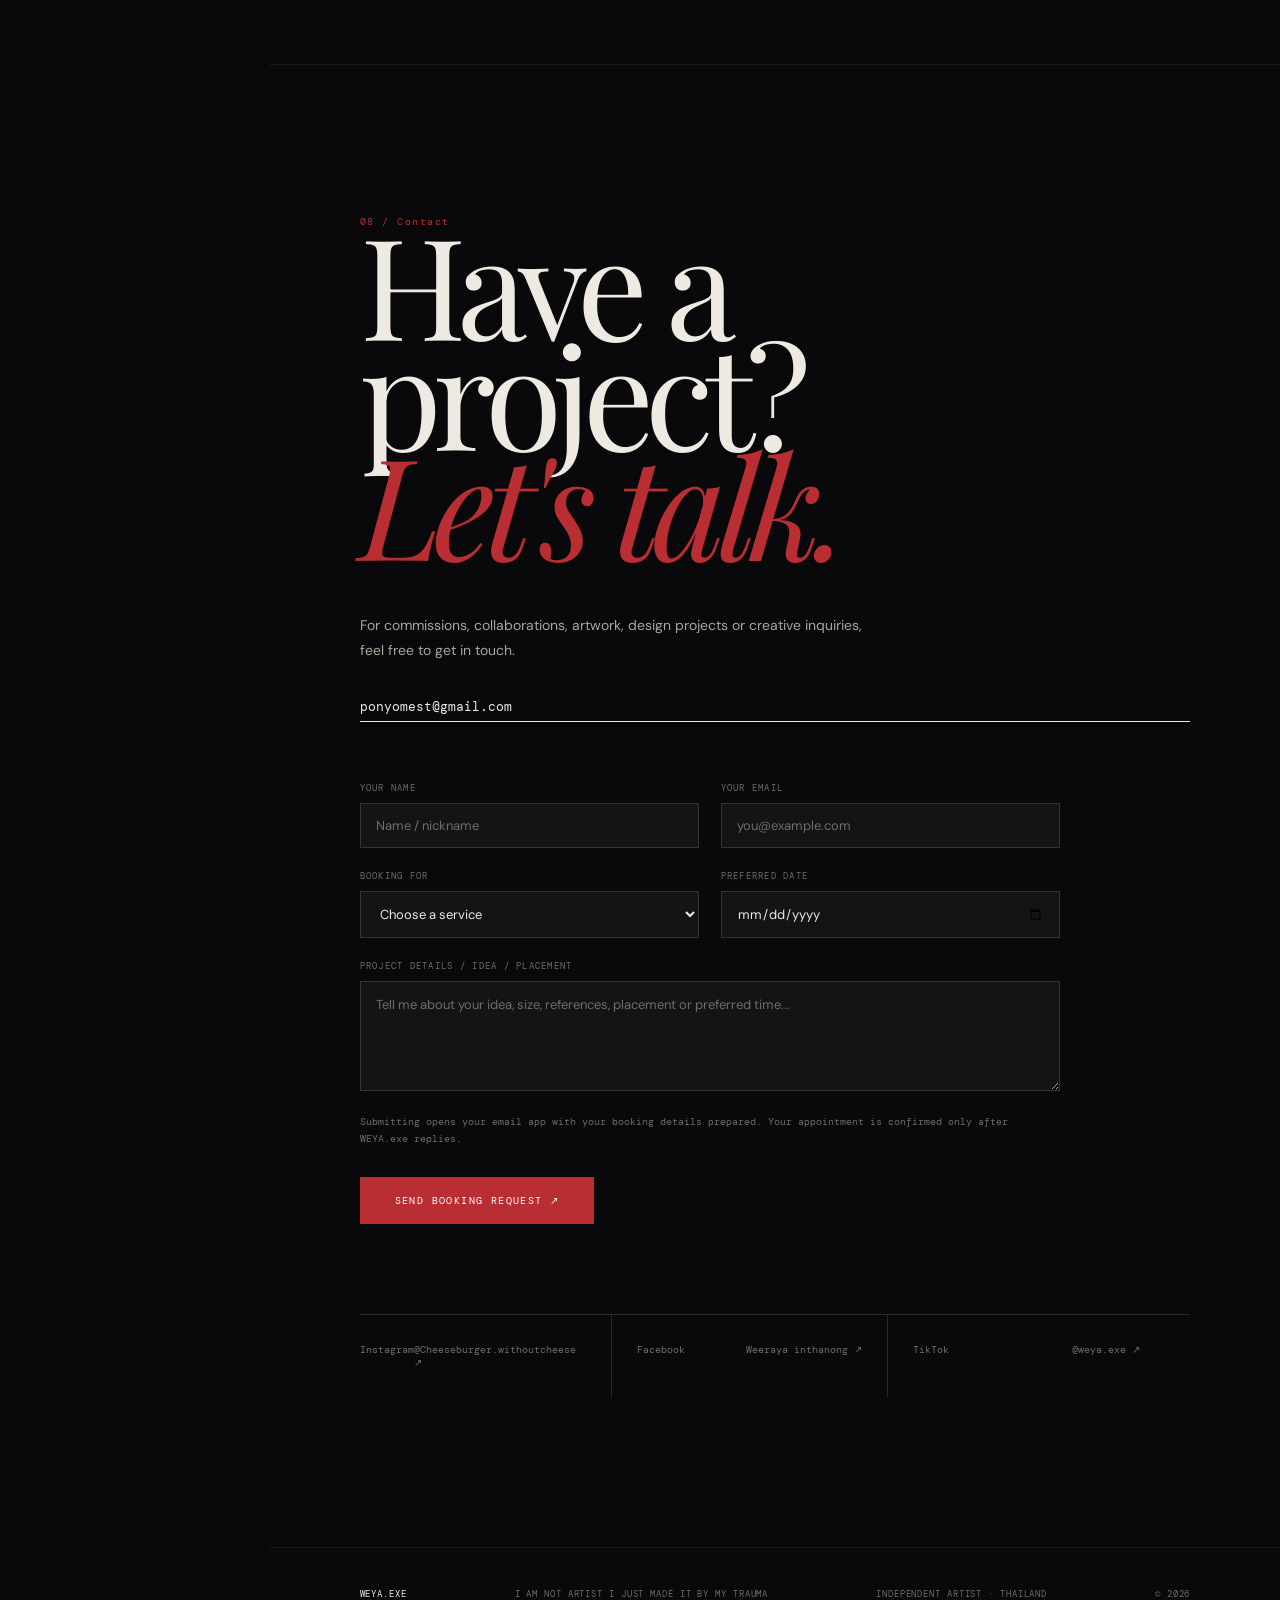
==== commit 4573fb09: "Create index.html" ====
--- a/index.html
+++ b/index.html
@@ -3423,77 +3423,48 @@
     <div class="music-info">
         <span class="music-label">NOW PLAYING</span>
         <h3>READY TO DIE</h3>
-        <p>SOFT KILL · WEYA.exe</p>
+        <p id="musicStatus">SOFT KILL · WEYA.exe</p>
     </div>
 
-    <button class="music-button" id="musicButton"
-            onclick="toggleMusic()">
-
+    <button class="music-button" id="musicButton" title="Play music" aria-label="Play or pause music">
         <span id="musicIcon">▶</span>
-
     </button>
 
-	<button id="musicButton">▶ Play</button>
-<p id="status" style="color:#ff2d55"></p>
-
-<audio id="bgMusic" loop src="assets/music/Soft_Kill_-_Ready_To_Die.mp3"></audio>
+    <audio id="bgMusic" loop preload="auto" src="assets/music/song.mp3"></audio>
+
+</div>
 
 <script>
-const a = document.getElementById("bgMusic");
-const b = document.getElementById("musicButton");
-const s = document.getElementById("status");
-
-a.addEventListener("error", () => {
-  s.textContent = "File error code " + a.error.code + " (4 = file not found or wrong format)";
-});
-
-b.addEventListener("click", async () => {
-  try {
-    if (a.paused) { await a.play(); b.textContent = "⏸ Pause"; }
-    else { a.pause(); b.textContent = "▶ Play"; }
-  } catch (e) {
-    s.textContent = "Error: " + e.message;
-  }
-});
+(function () {
+    const bgMusic = document.getElementById("bgMusic");
+    const musicDisc = document.getElementById("musicDisc");
+    const musicIcon = document.getElementById("musicIcon");
+    const musicButton = document.getElementById("musicButton");
+    const musicStatus = document.getElementById("musicStatus");
+
+    bgMusic.addEventListener("error", function () {
+        musicStatus.textContent = "File not found: assets/music/song.mp3";
+    });
+
+    musicButton.addEventListener("click", async function () {
+        if (bgMusic.paused) {
+            try {
+                await bgMusic.play();
+                musicDisc.classList.add("playing");
+                musicIcon.textContent = "Ⅱ";
+                musicButton.title = "Pause music";
+            } catch (error) {
+                musicStatus.textContent = "Error: " + error.message;
+            }
+        } else {
+            bgMusic.pause();
+            musicDisc.classList.remove("playing");
+            musicIcon.textContent = "▶";
+            musicButton.title = "Play music";
+        }
+    });
+})();
 </script>
-
-	<audio id="bgMusic" loop>
-    <source src="assets/music/Soft Kill - Ready To Die.mp3" type="audio/mpeg">
-</audio>
-	
-
-</div>
-
-<script>
-const bgMusic = document.getElementById("bgMusic");
-const musicDisc = document.getElementById("musicDisc");
-const musicIcon = document.getElementById("musicIcon");
-const musicButton = document.getElementById("musicButton");
-
-async function toggleMusic() {
-    if (bgMusic.paused) {
-        try {
-            await bgMusic.play();
-
-            musicDisc.classList.add("playing");
-            musicIcon.innerHTML = "Ⅱ";
-            musicButton.title = "Pause music";
-
-        } catch (error) {
-            console.log("Unable to play audio:", error);
-        }
-
-    } else {
-        bgMusic.pause();
-
-        musicDisc.classList.remove("playing");
-        musicIcon.innerHTML = "▶";
-        musicButton.title = "Play music";
-    }
-}
-</script>
-
-
 
 <script>
 document.getElementById("bookingForm")?.addEventListener("submit", function (event) {
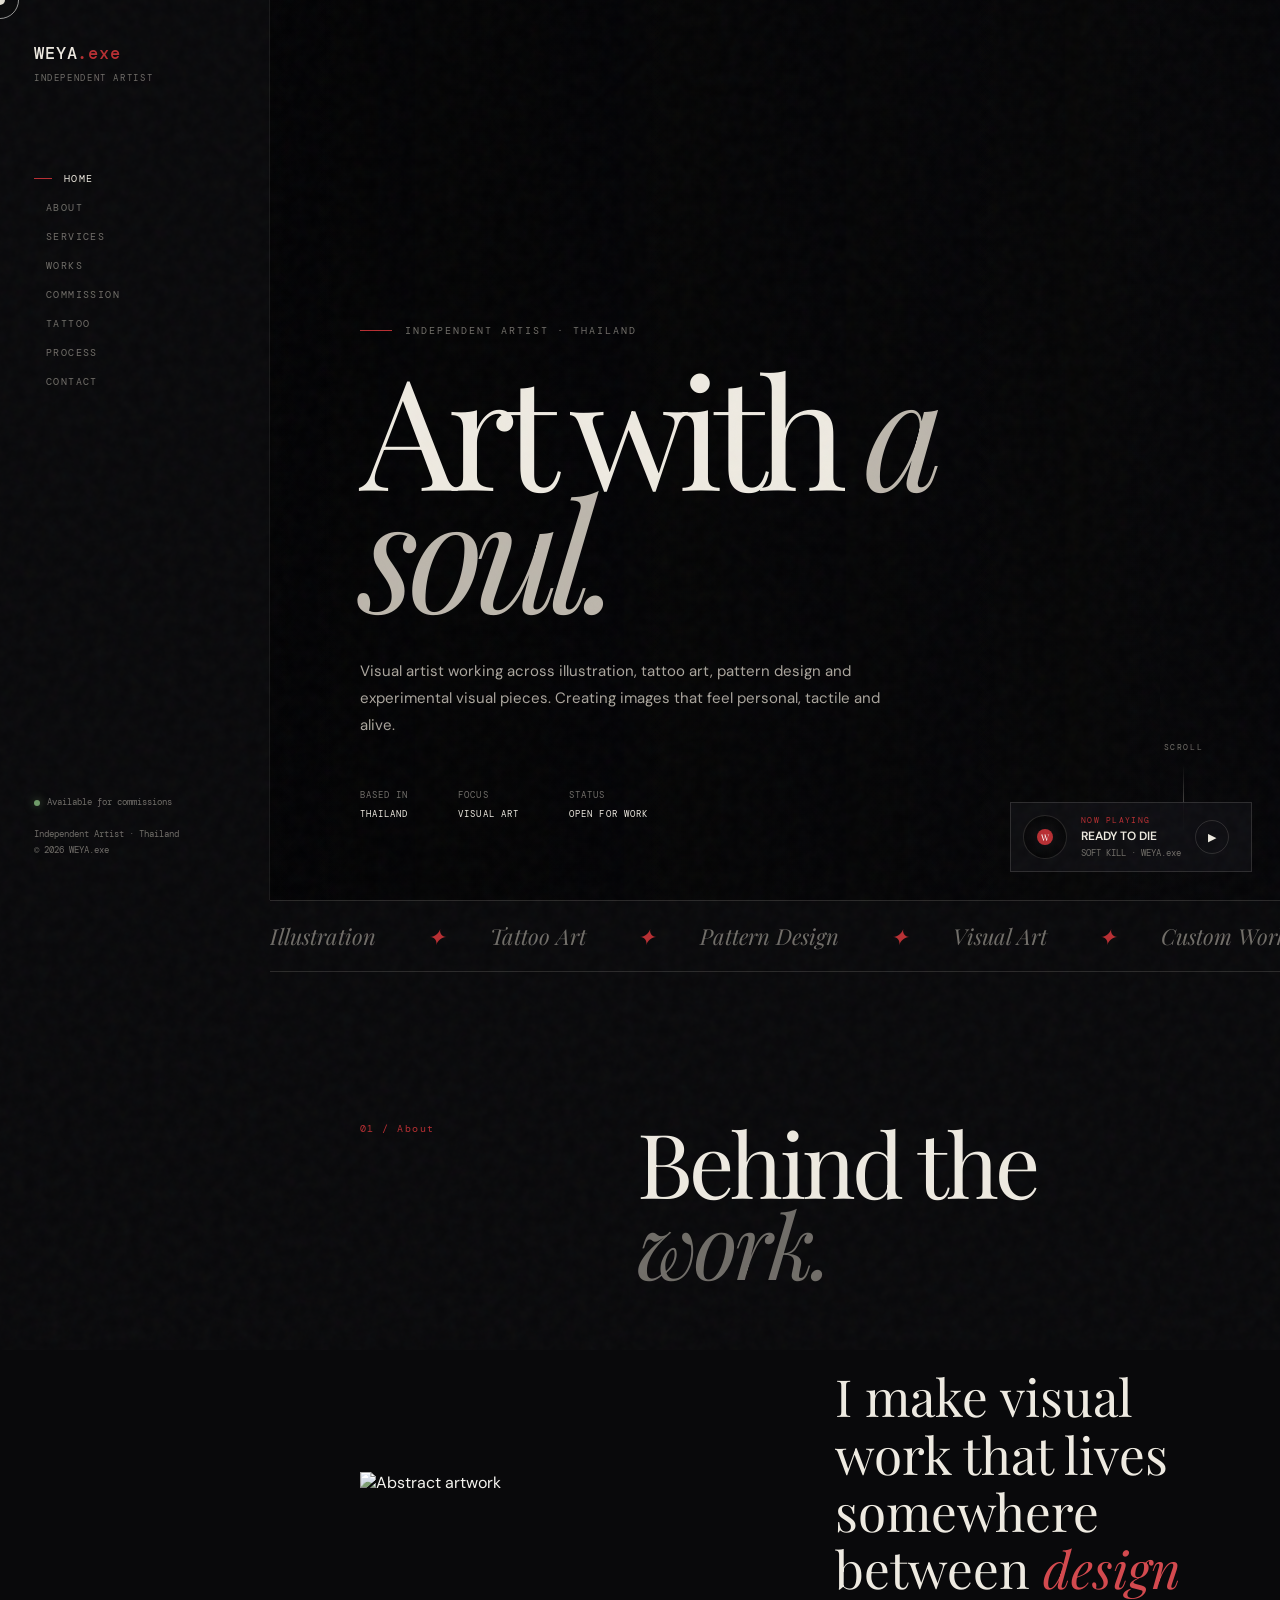
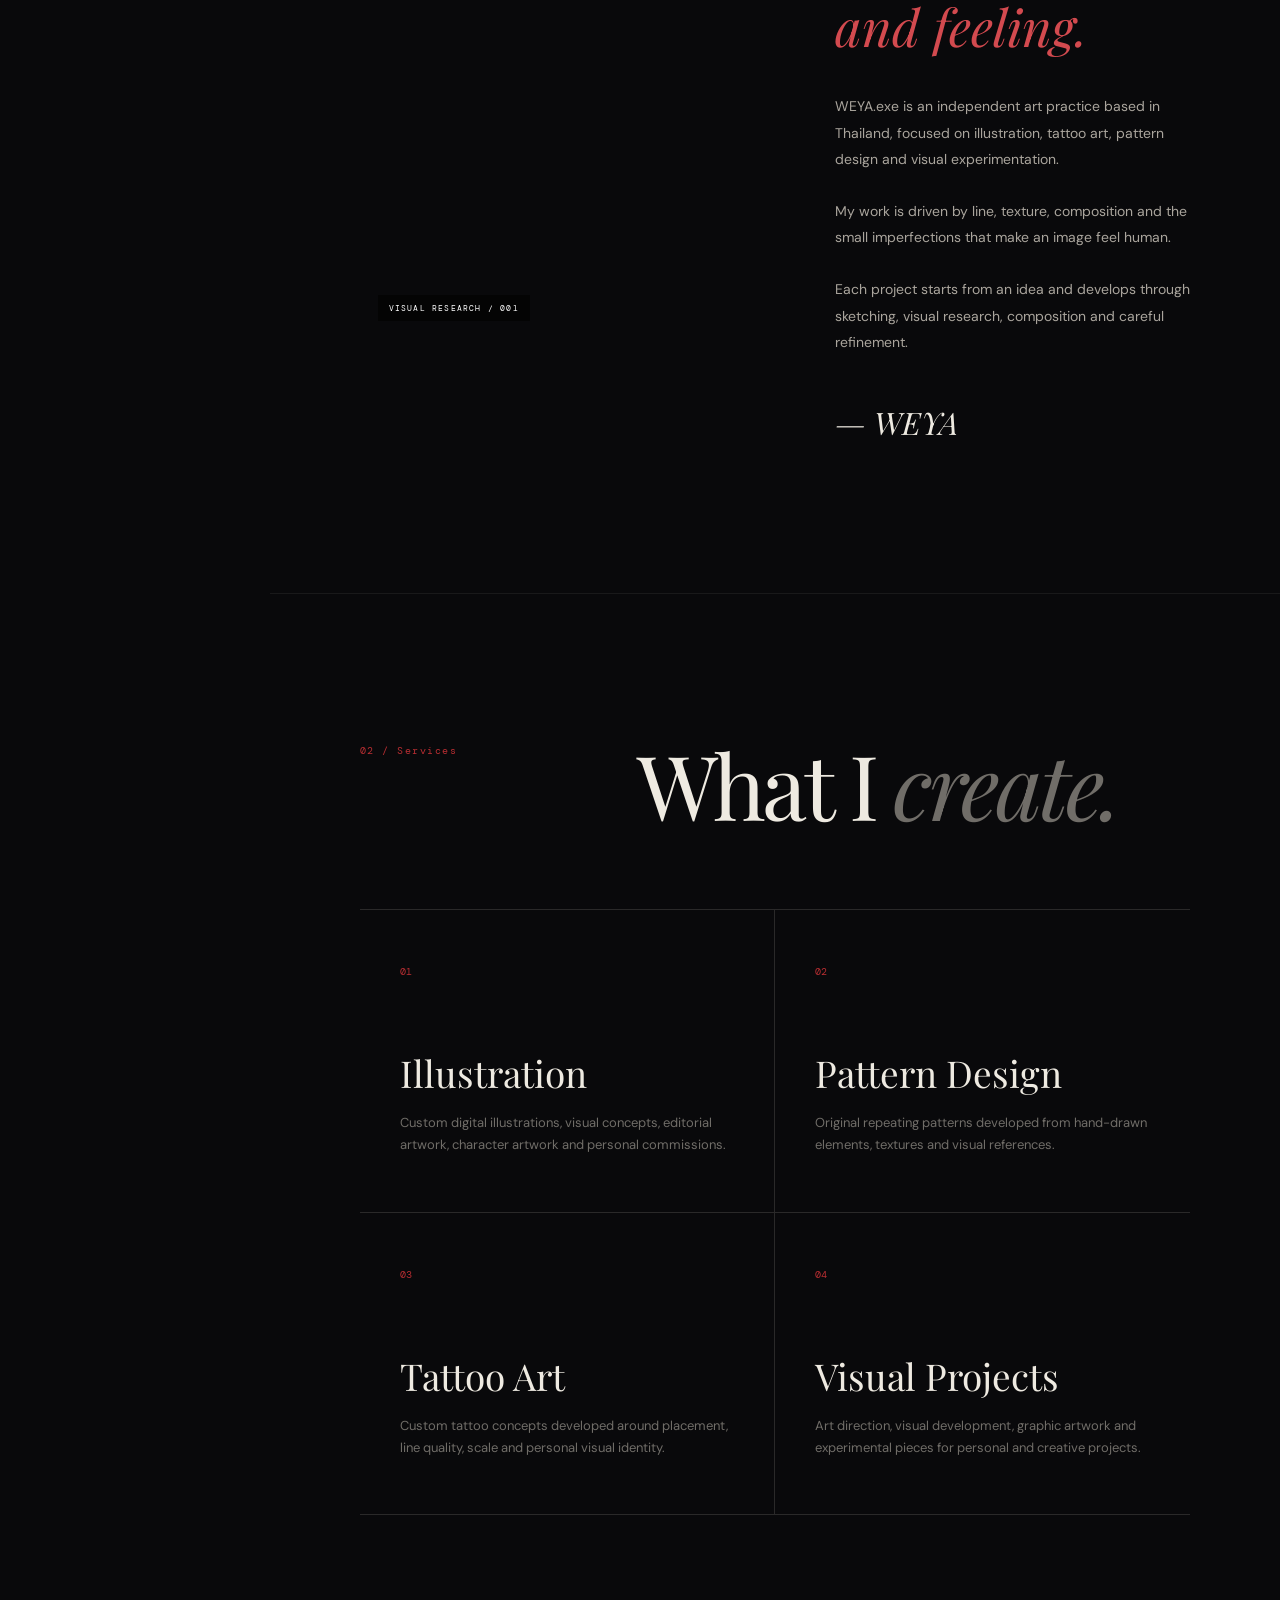
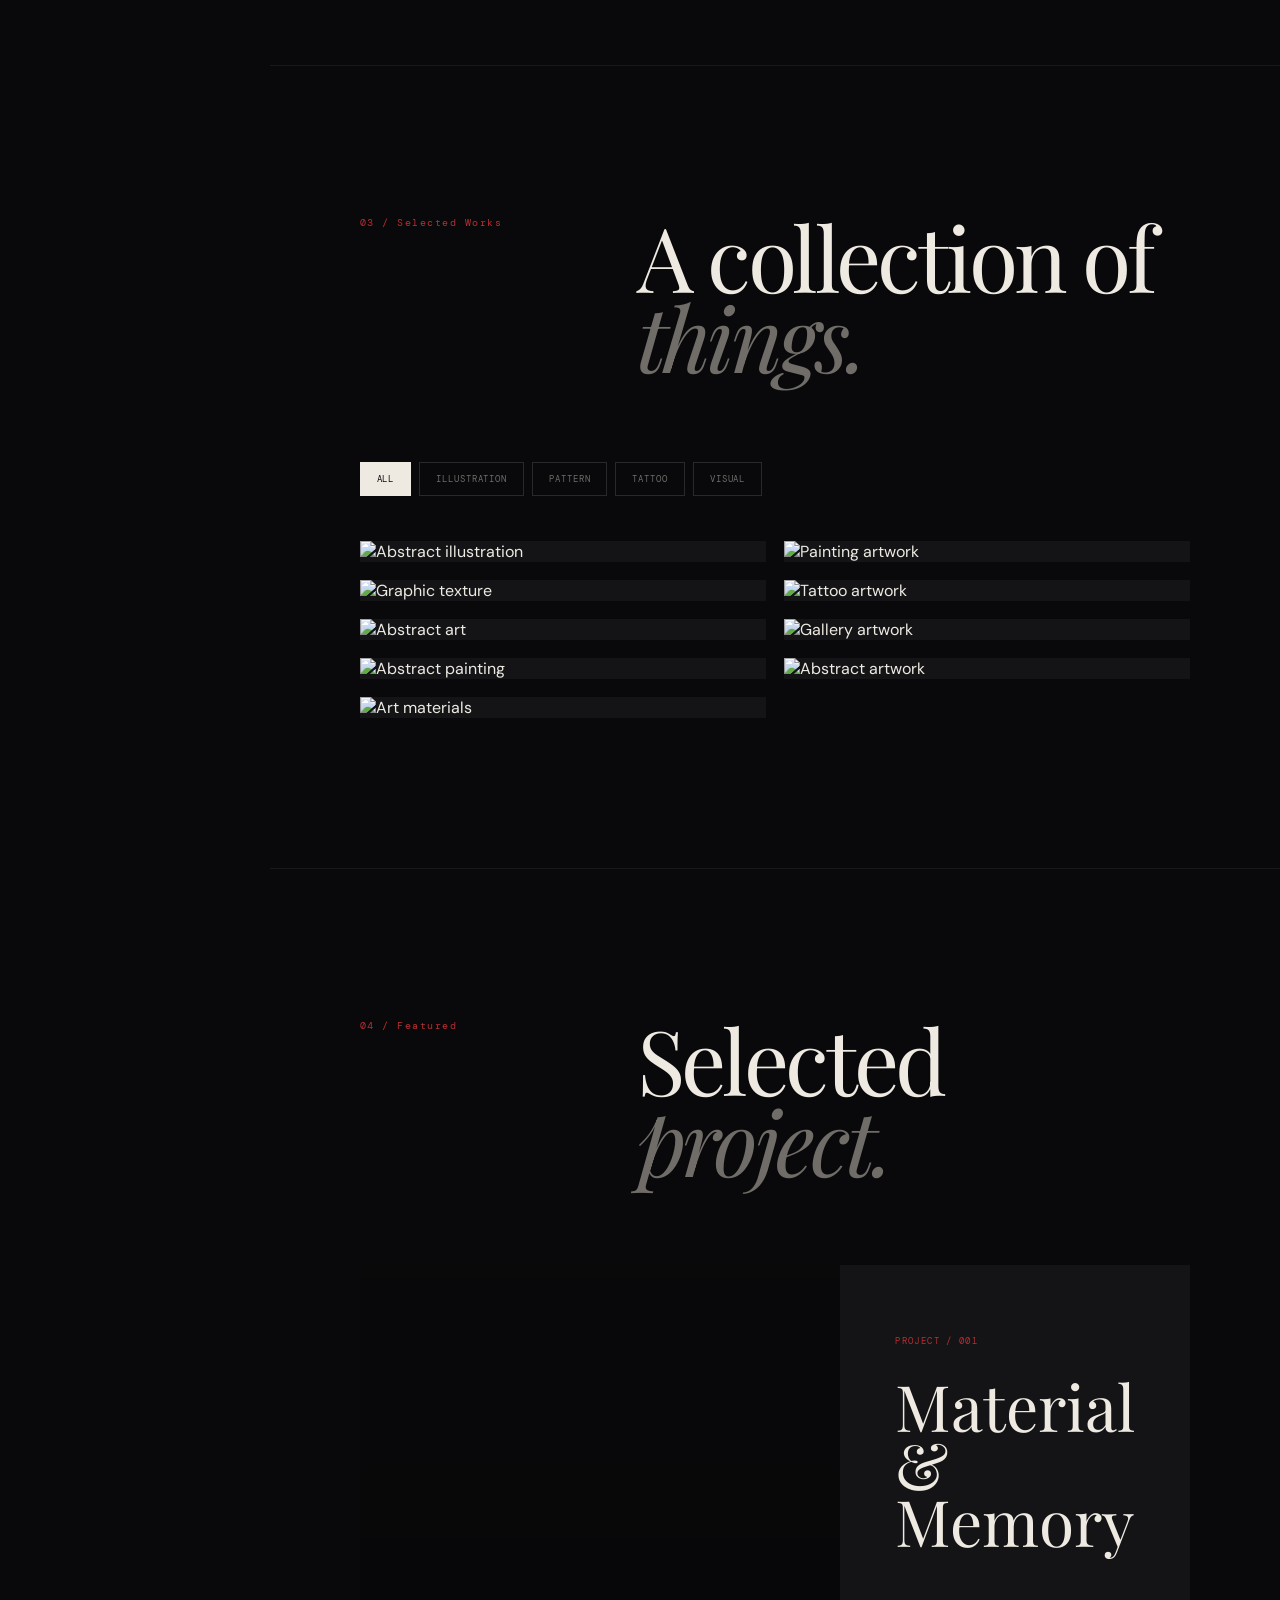
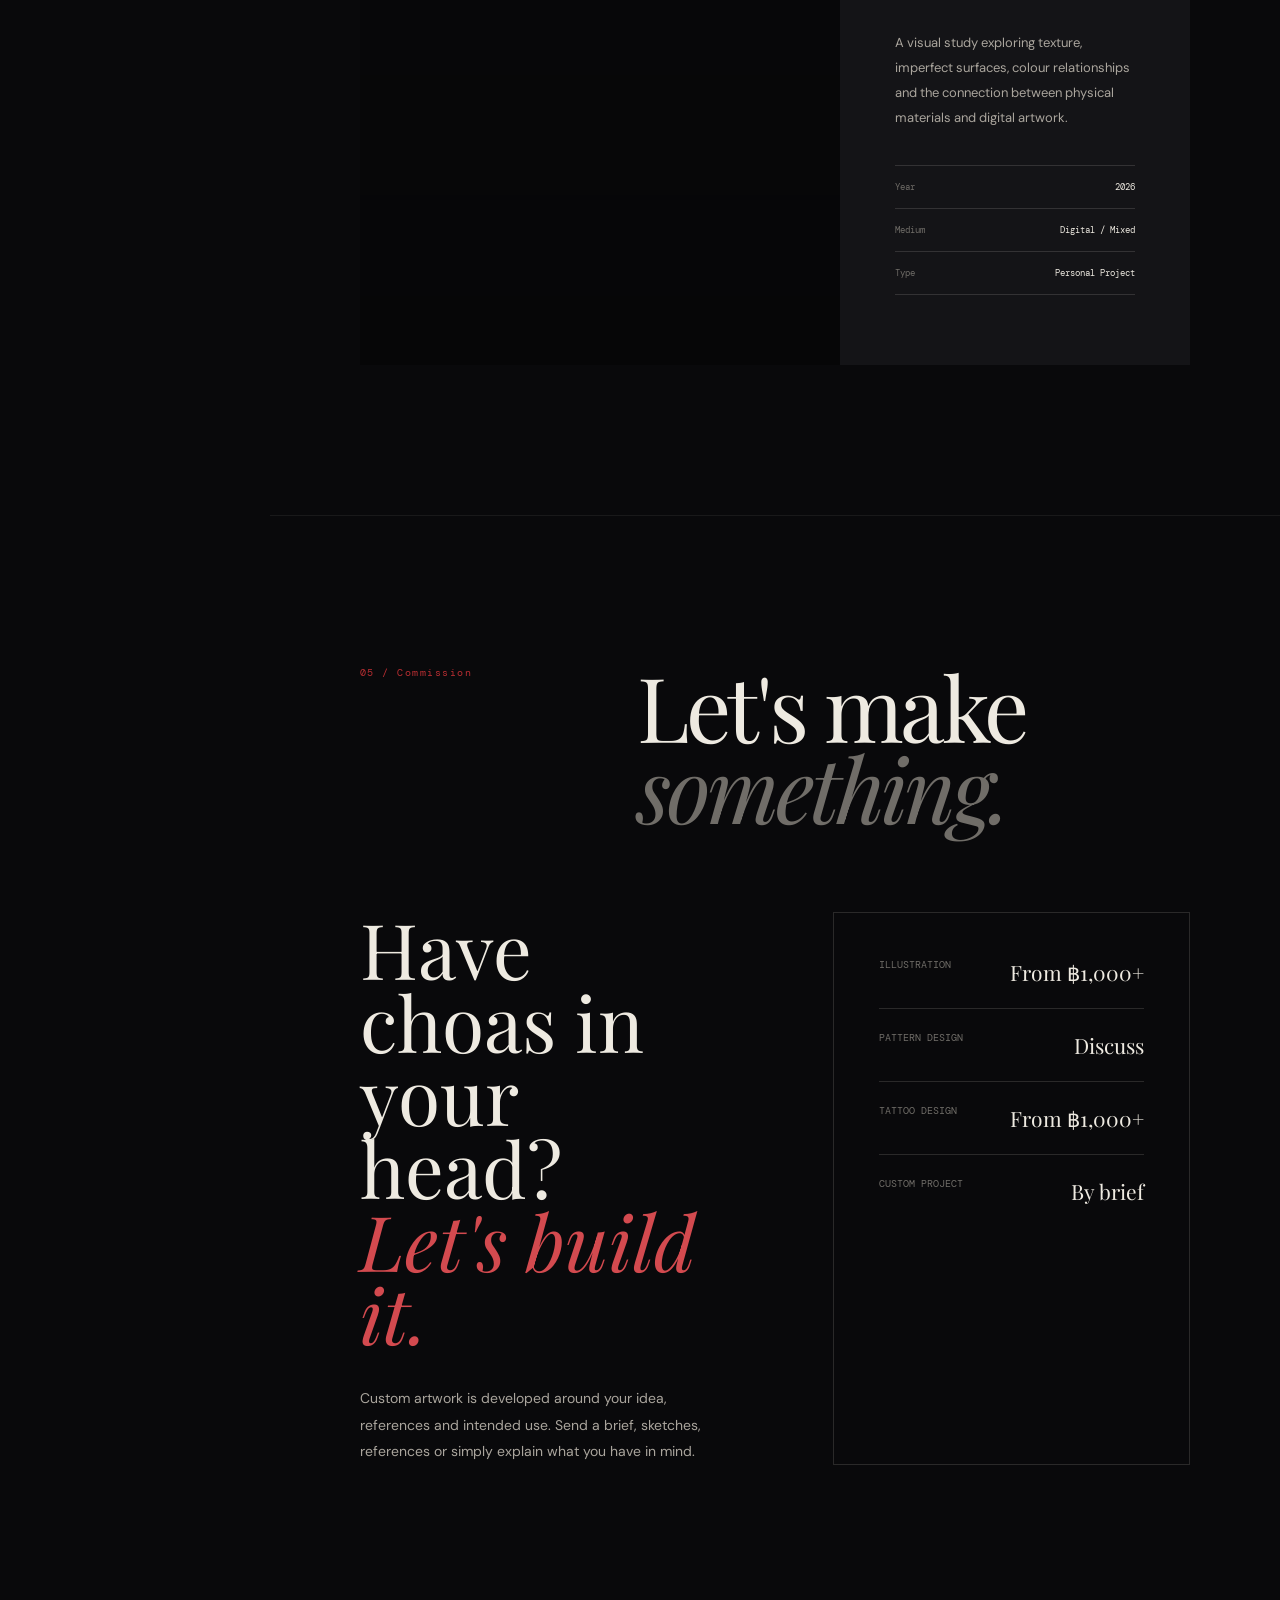
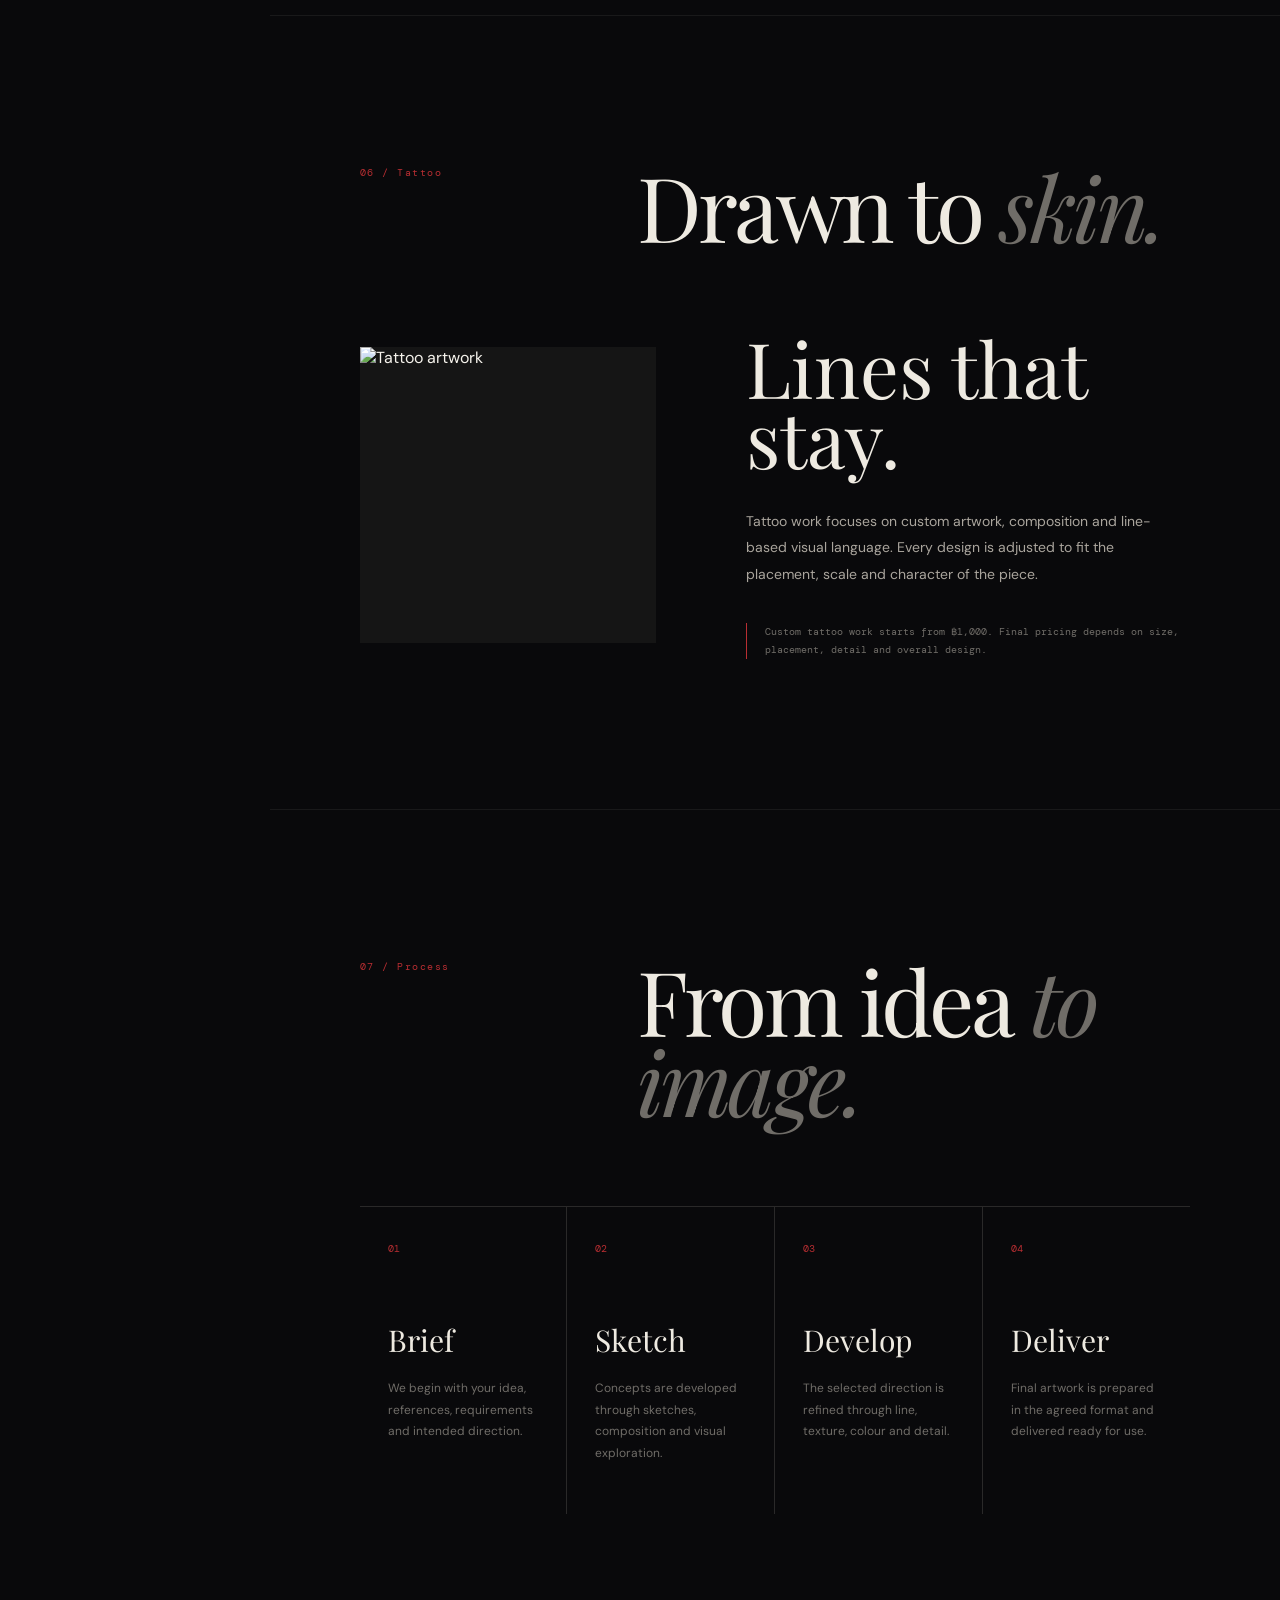
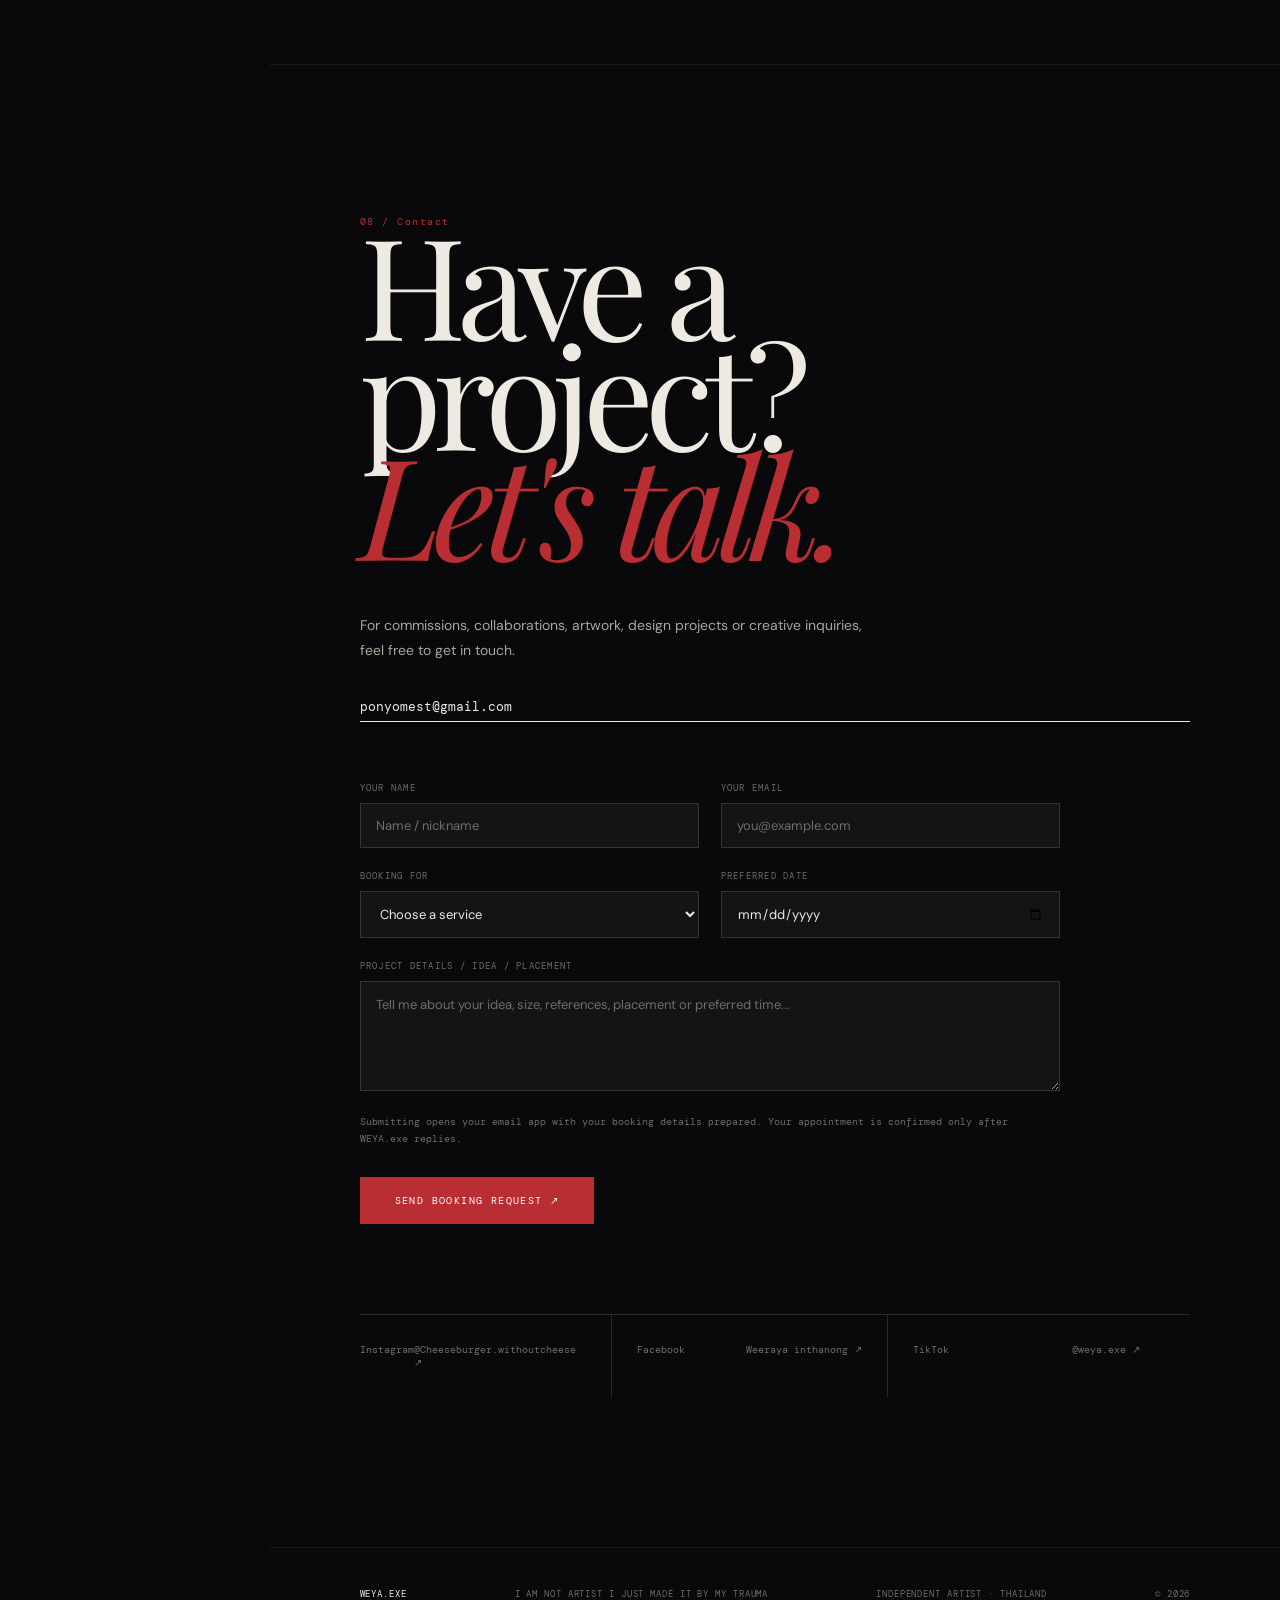
==== commit 7dabb68f: "Update index.html" ====
--- a/index.html
+++ b/index.html
@@ -3430,8 +3430,8 @@
         <span id="musicIcon">▶</span>
     </button>
 
-    <audio id="bgMusic" loop preload="auto" src="assets/music/song.mp3"></audio>
-
+    <audio id="bgMusic" loop preload="auto" src="assets/music/Soft Kill - Ready To Die.mp3"></audio>
+    
 </div>
 
 <script>
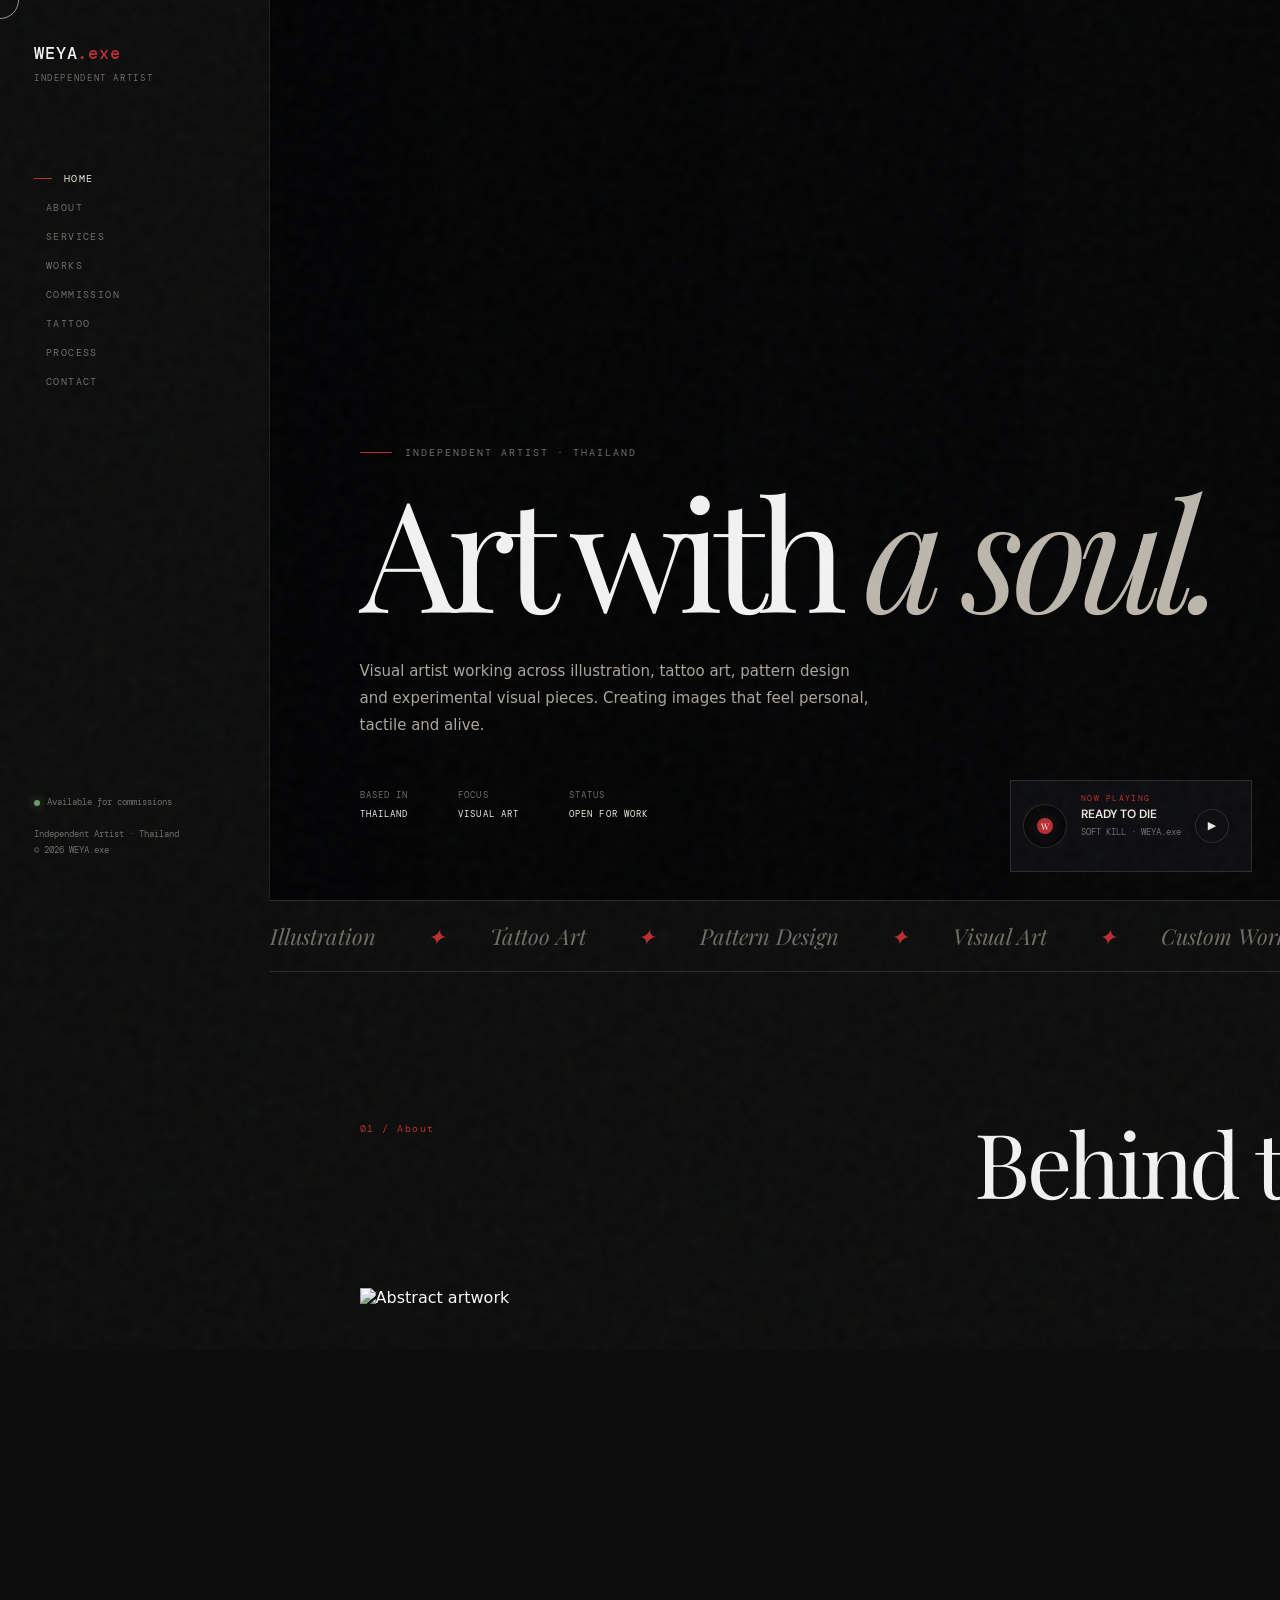
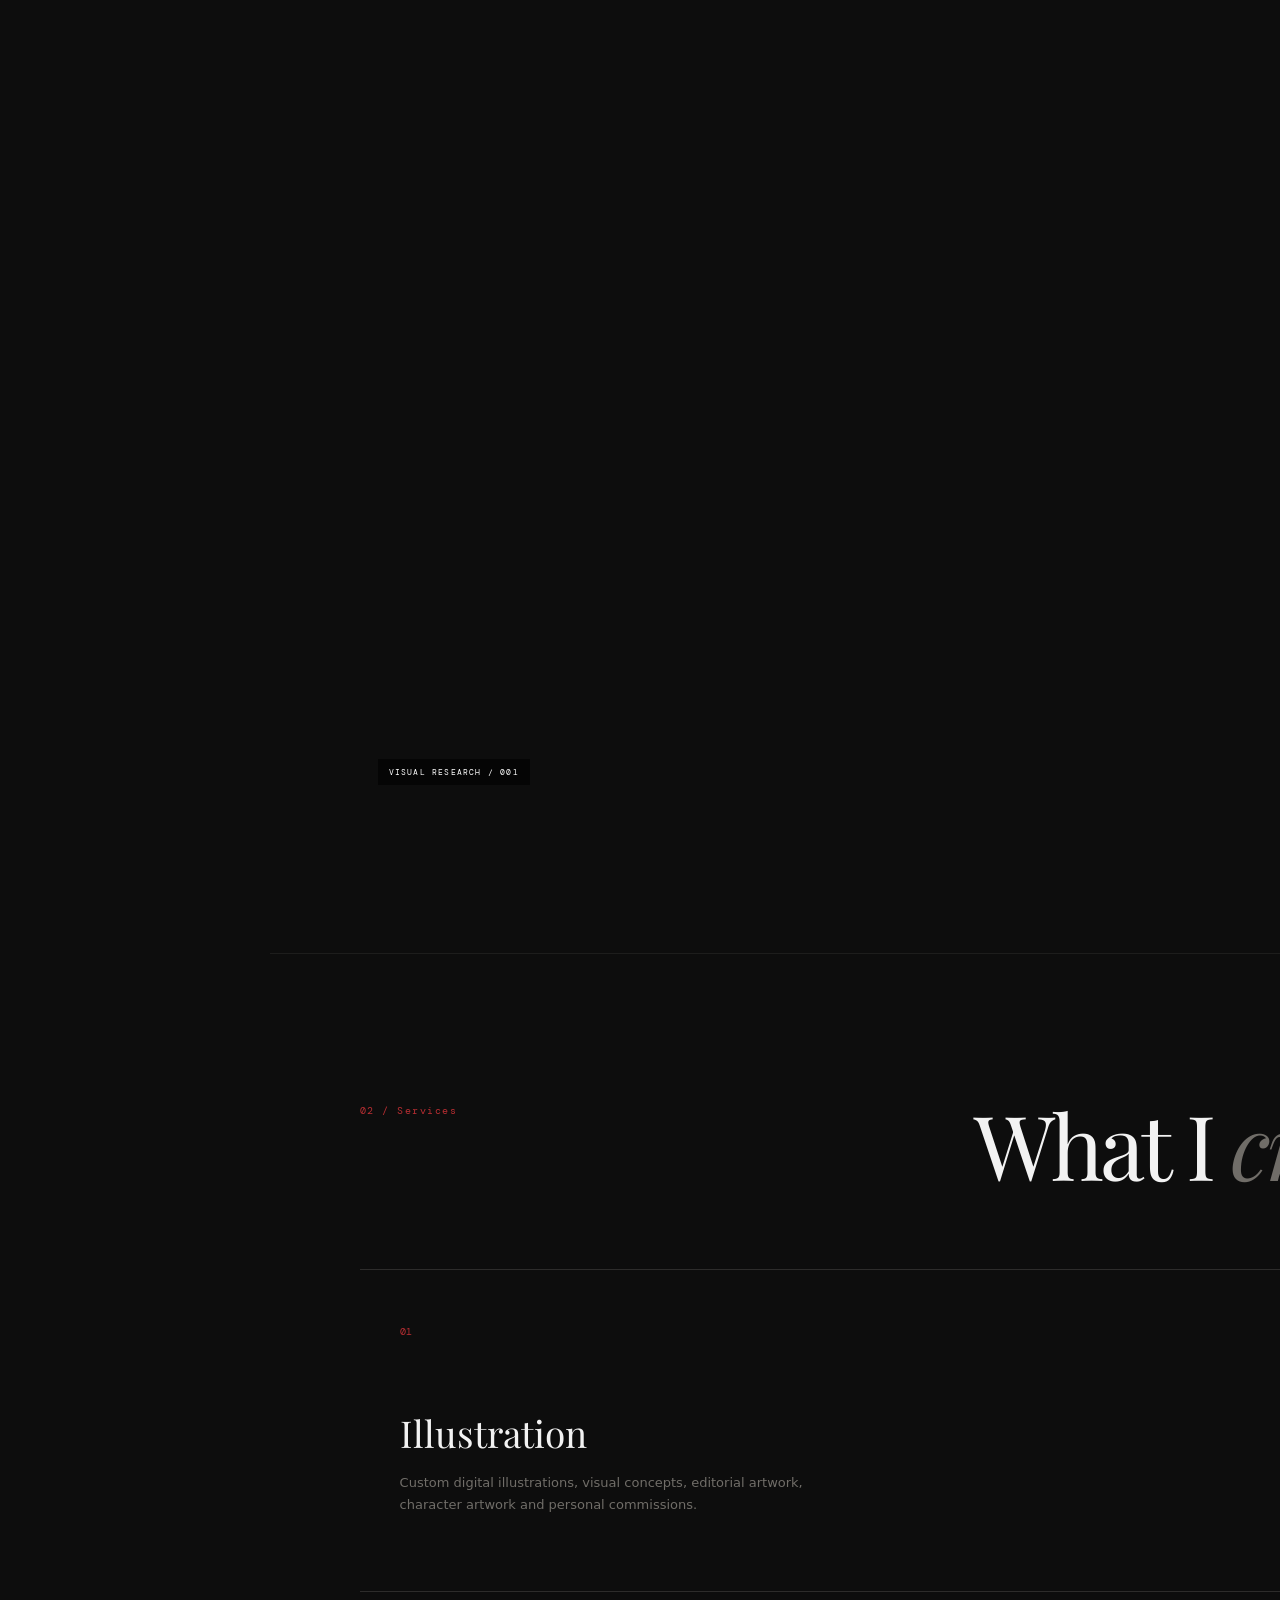
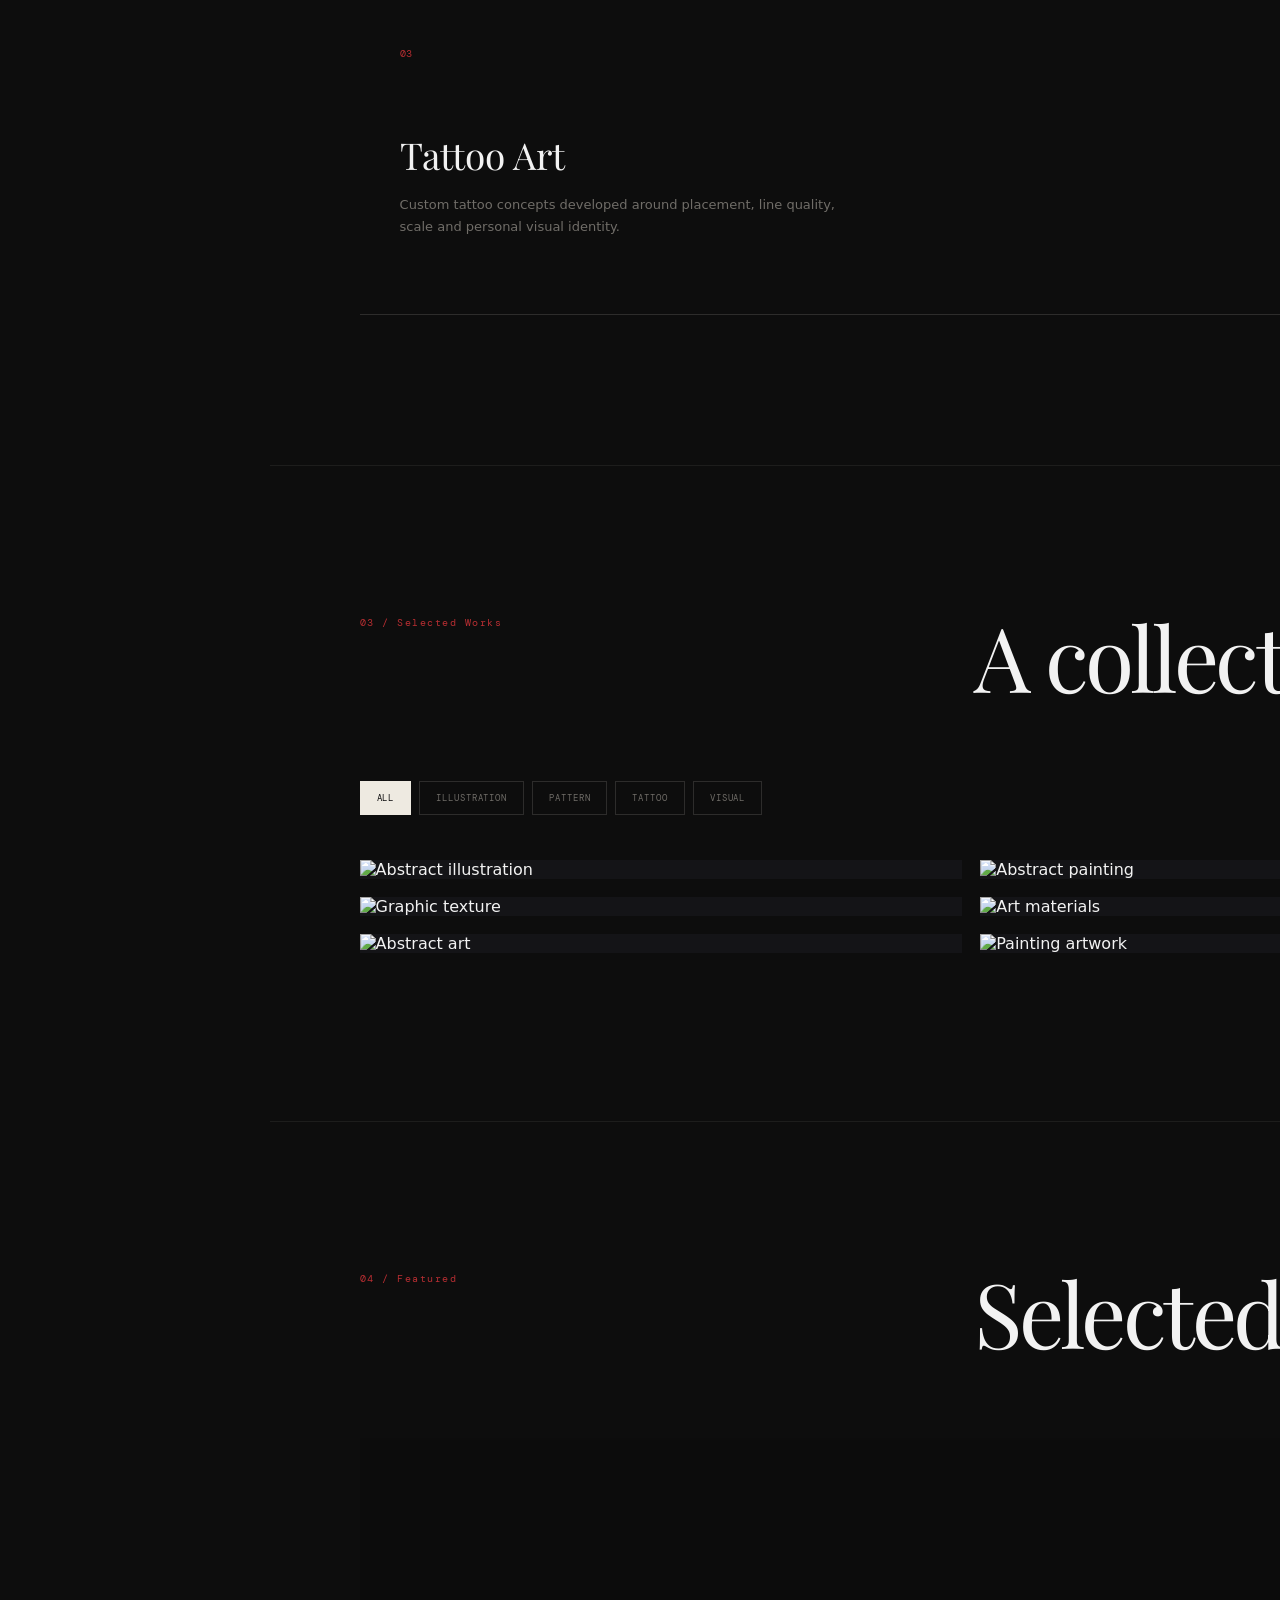
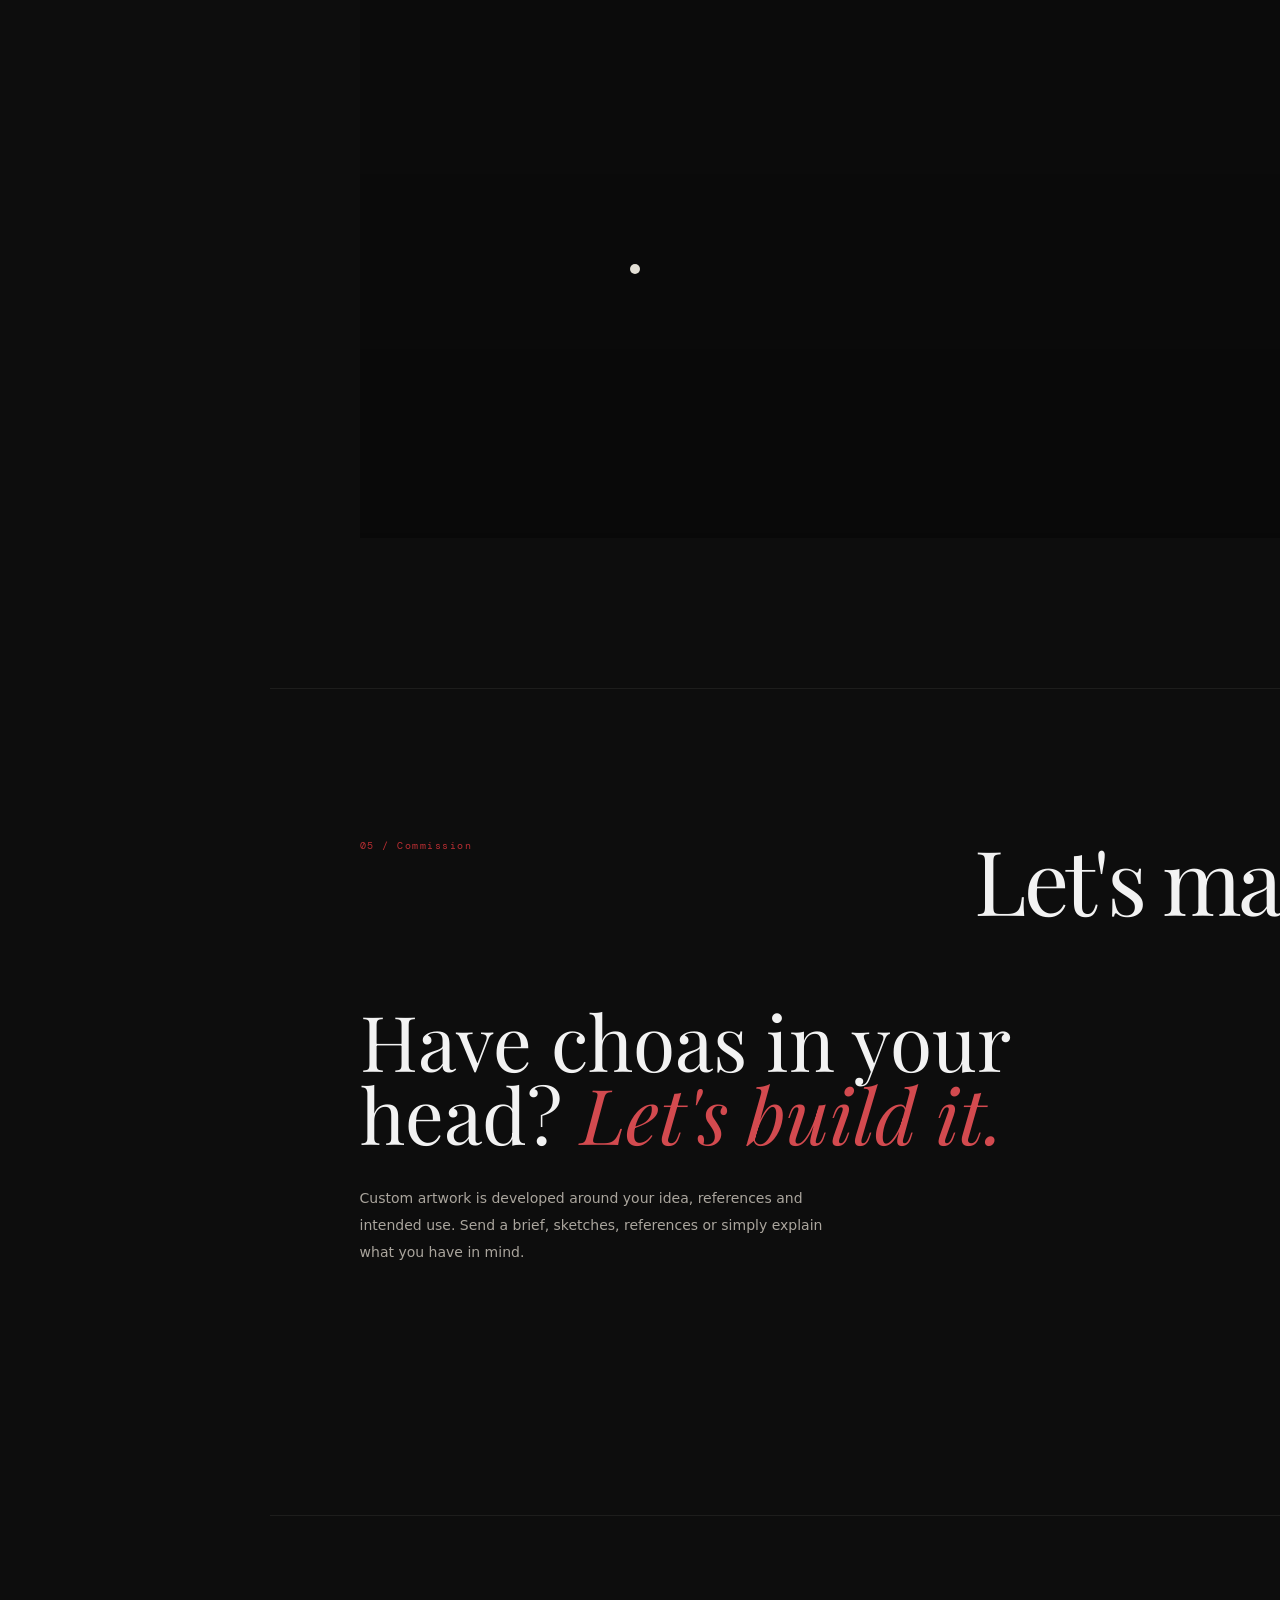
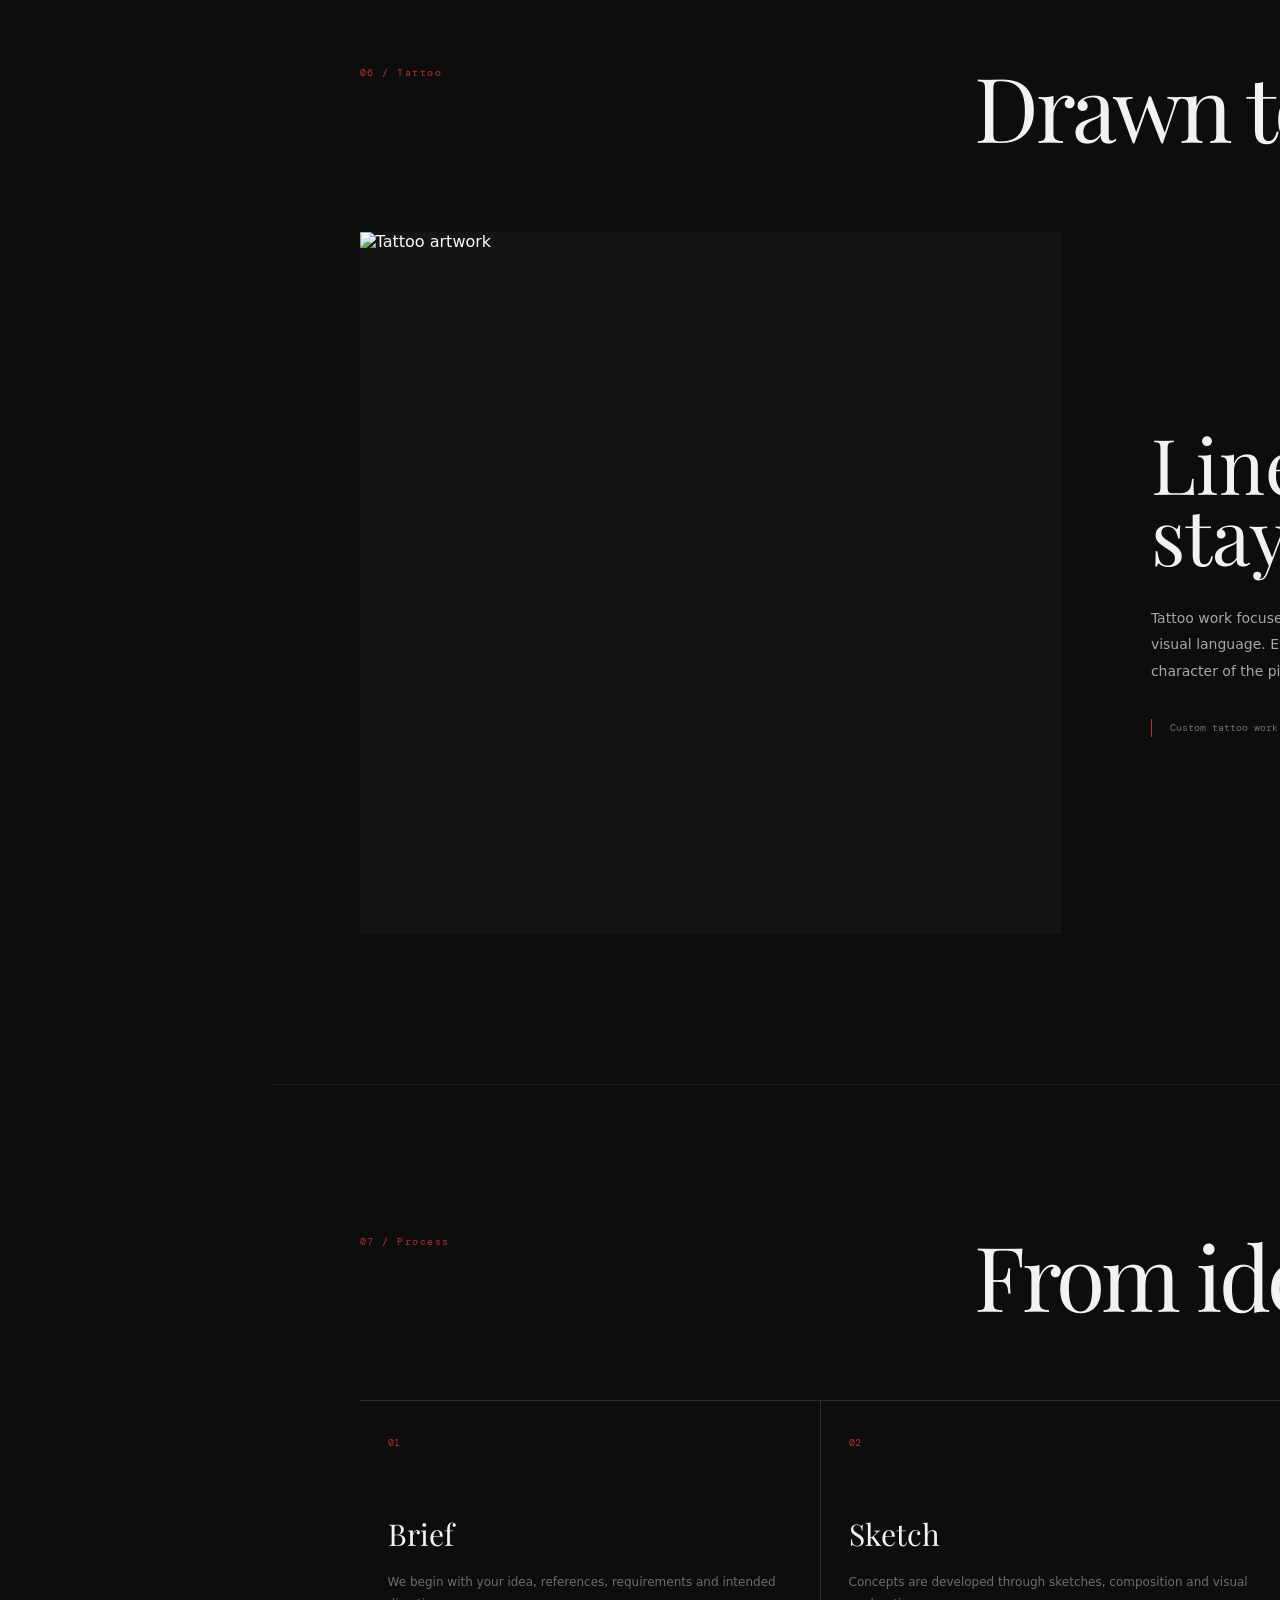
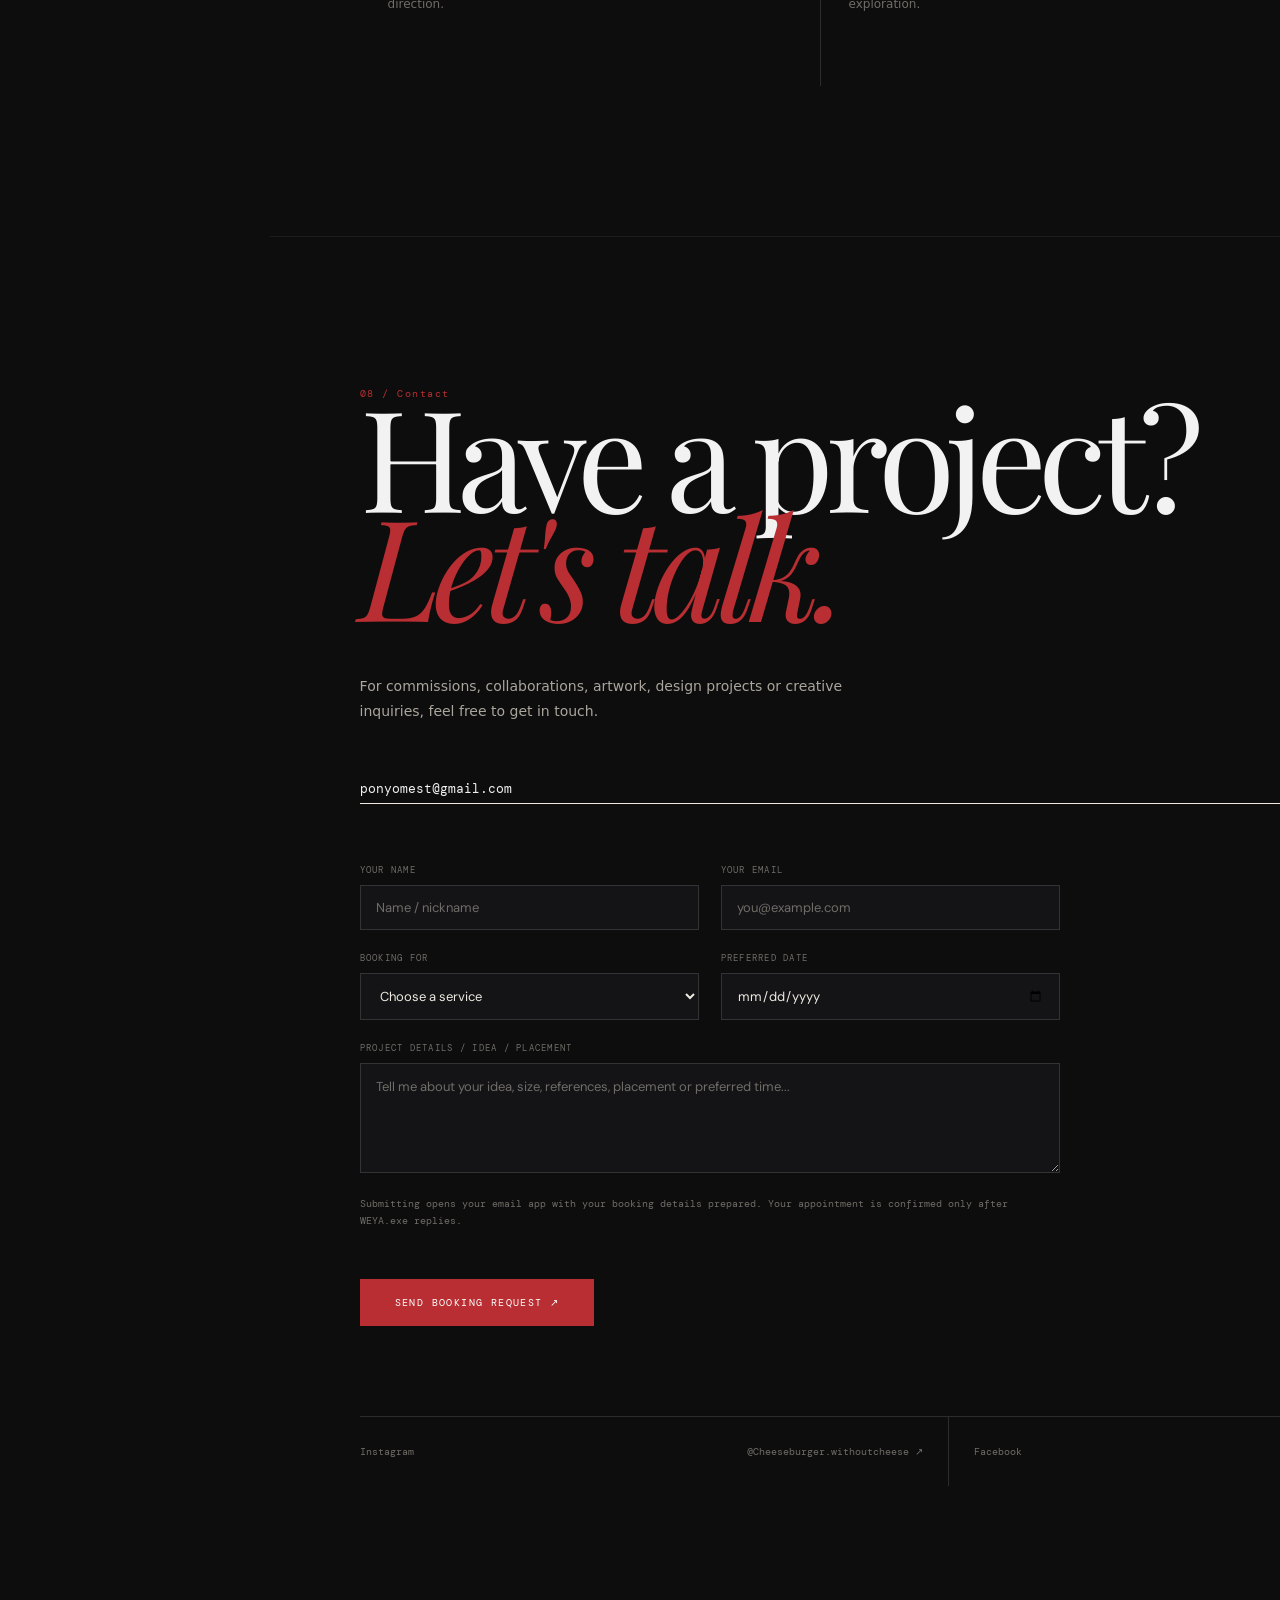
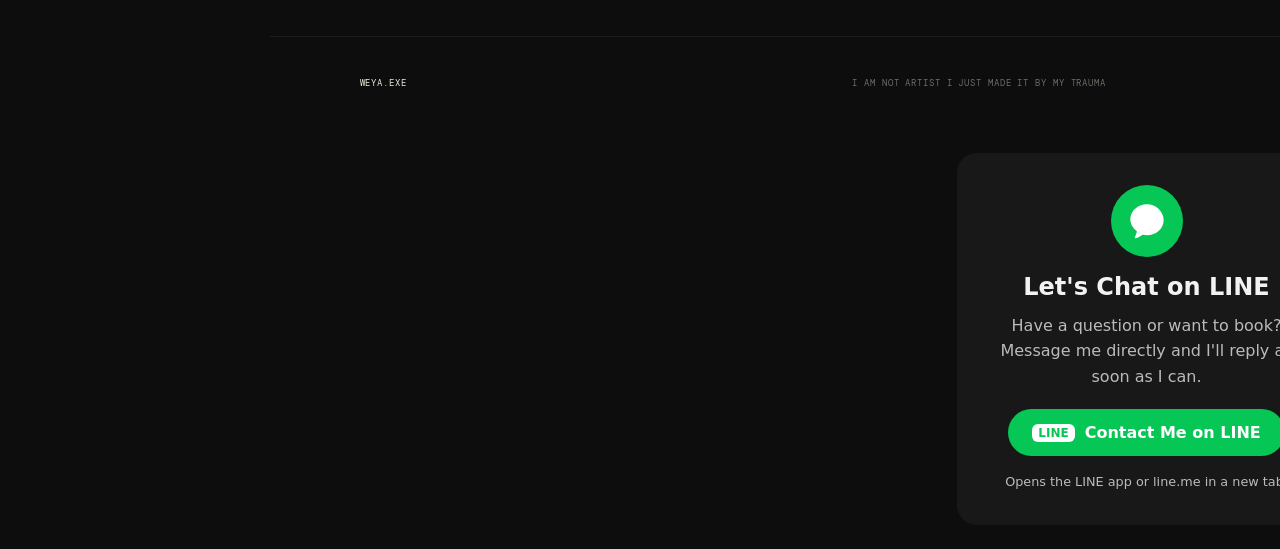
==== commit d3805182: "Update index.html" ====
--- a/index.html
+++ b/index.html
@@ -3486,6 +3486,42 @@
     window.location.href = "mailto:WEYA.exe666@gmail.com?subject=" + subject + "&body=" + body;
 });
 </script>
-
+	
+	<!doctype html>
+<html lang="en">
+<head>
+  <meta charset="UTF-8" />
+  <meta name="viewport" content="width=device-width, initial-scale=1.0" />
+  <title>Contact Me on LINE</title>
+  <meta name="description" content="Get in touch on LINE." />
+  <style>
+    body{margin:0;min-height:100vh;display:grid;place-items:center;background:#0d0d0d;color:#f2f2f2;font-family:system-ui,sans-serif}
+    .card{max-width:380px;margin:24px;padding:32px 24px;text-align:center;background:#181818;border-radius:20px}
+    .avatar{width:72px;height:72px;margin:0 auto 16px;border-radius:50%;background:#06c755;color:#fff;display:grid;place-items:center}
+    h1{font-size:1.5rem;margin:0 0 12px}
+    p{color:#bbb;line-height:1.6;margin:0 0 20px}
+    .line-button{display:inline-flex;gap:10px;align-items:center;padding:14px 24px;background:#06c755;color:#fff;font-weight:600;text-decoration:none;border-radius:999px}
+    .line-icon{font-size:.75rem;background:#fff;color:#06c755;padding:2px 6px;border-radius:6px;font-weight:800}
+    .hint{font-size:.8rem;margin:16px 0 0}
+  </style>
+</head>
+<body>
+  <main class="card">
+    <div class="avatar" aria-hidden="true">
+      <svg viewBox="0 0 24 24" width="40" height="40" fill="currentColor">
+        <path d="M12 2C6.48 2 2 6.02 2 11c0 2.85 1.53 5.4 3.94 7.1-.15.9-.55 2.3-1.2 3.6a.5.5 0 0 0 .63.68c1.63-.6 3.1-1.5 4-2.13.83.19 1.7.29 2.63.29 5.52 0 10-4.02 10-9S17.52 2 12 2z"/>
+      </svg>
+    </div>
+    <h1>Let's Chat on LINE</h1>
+    <p>Have a question or want to book? Message me directly and I'll reply as soon as I can.</p>
+    <a class="line-button" href="https://line.me/ti/p/~weya.exe" target="_blank" rel="noopener noreferrer">
+      <span class="line-icon" aria-hidden="true">LINE</span>
+      Contact Me on LINE
+    </a>
+    <p class="hint">Opens the LINE app or line.me in a new tab.</p>
+  </main>
 </body>
 </html>
+
+</body>
+</html>
